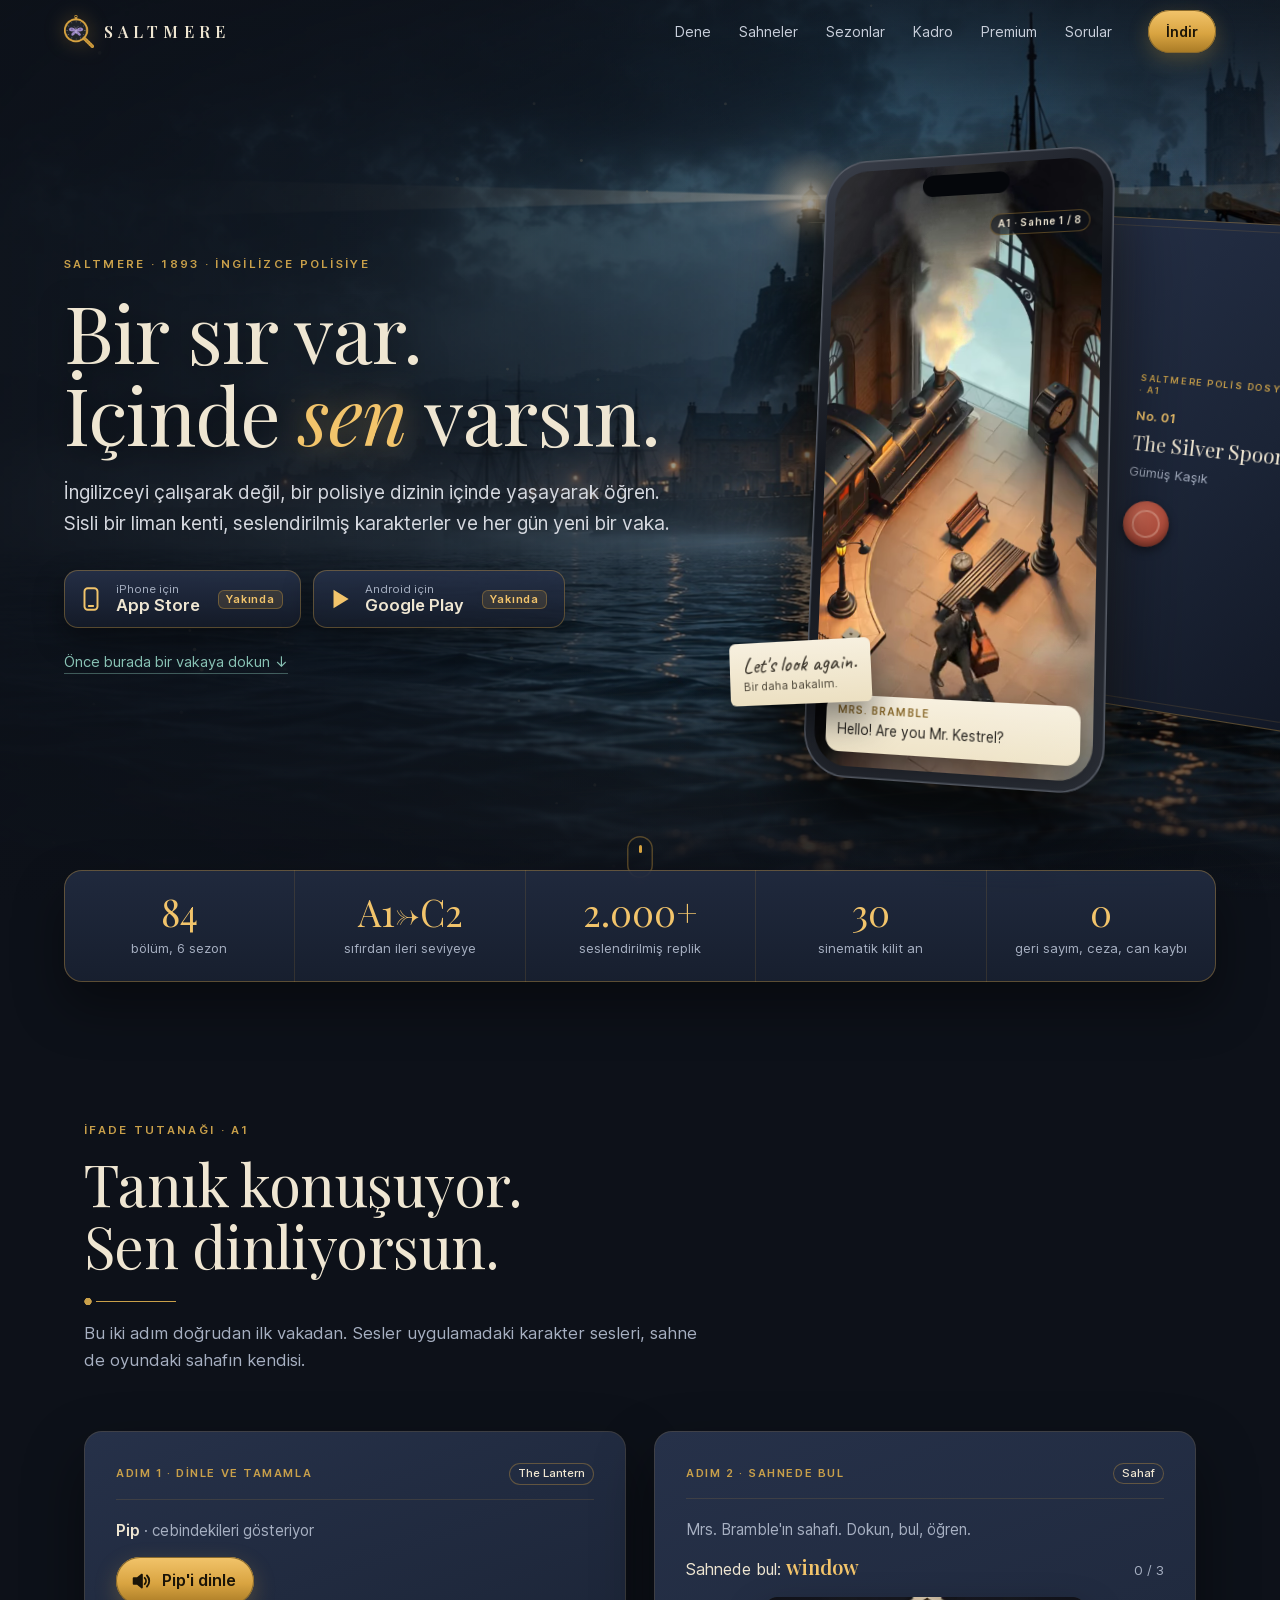
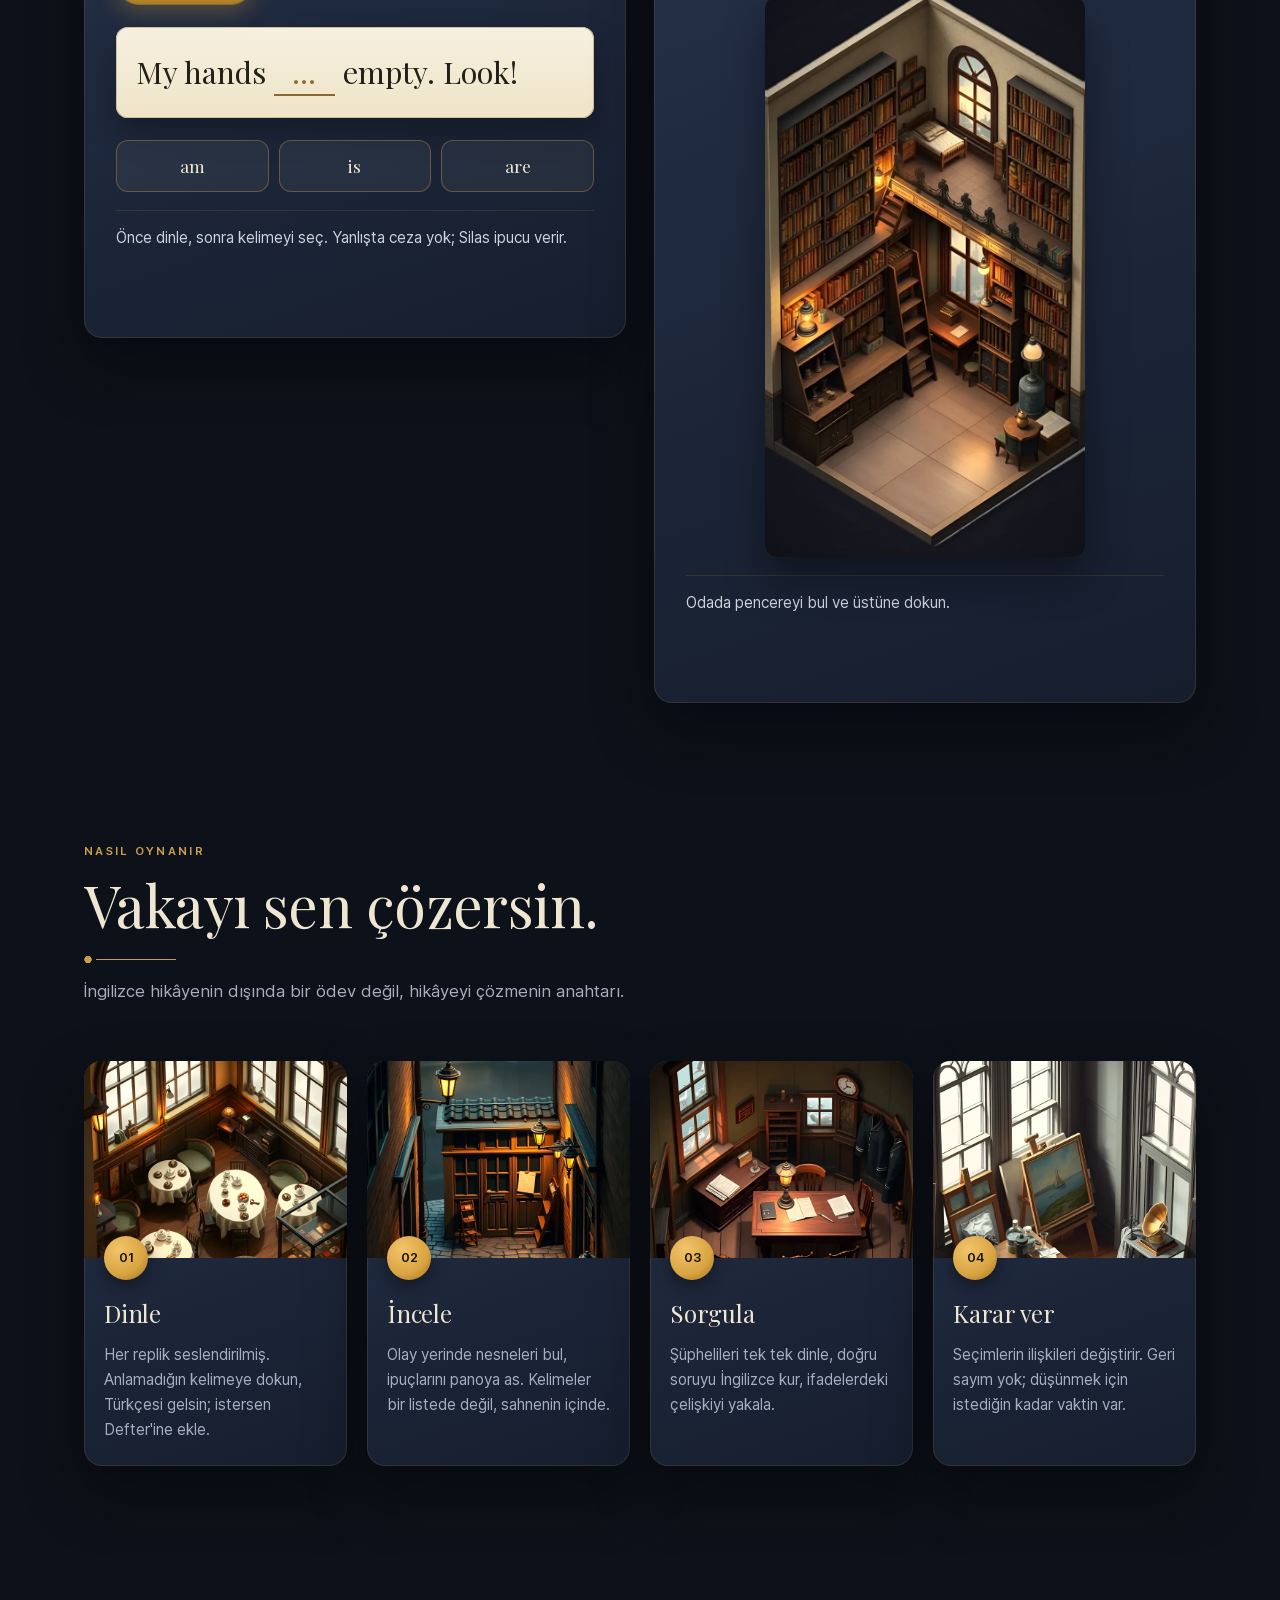
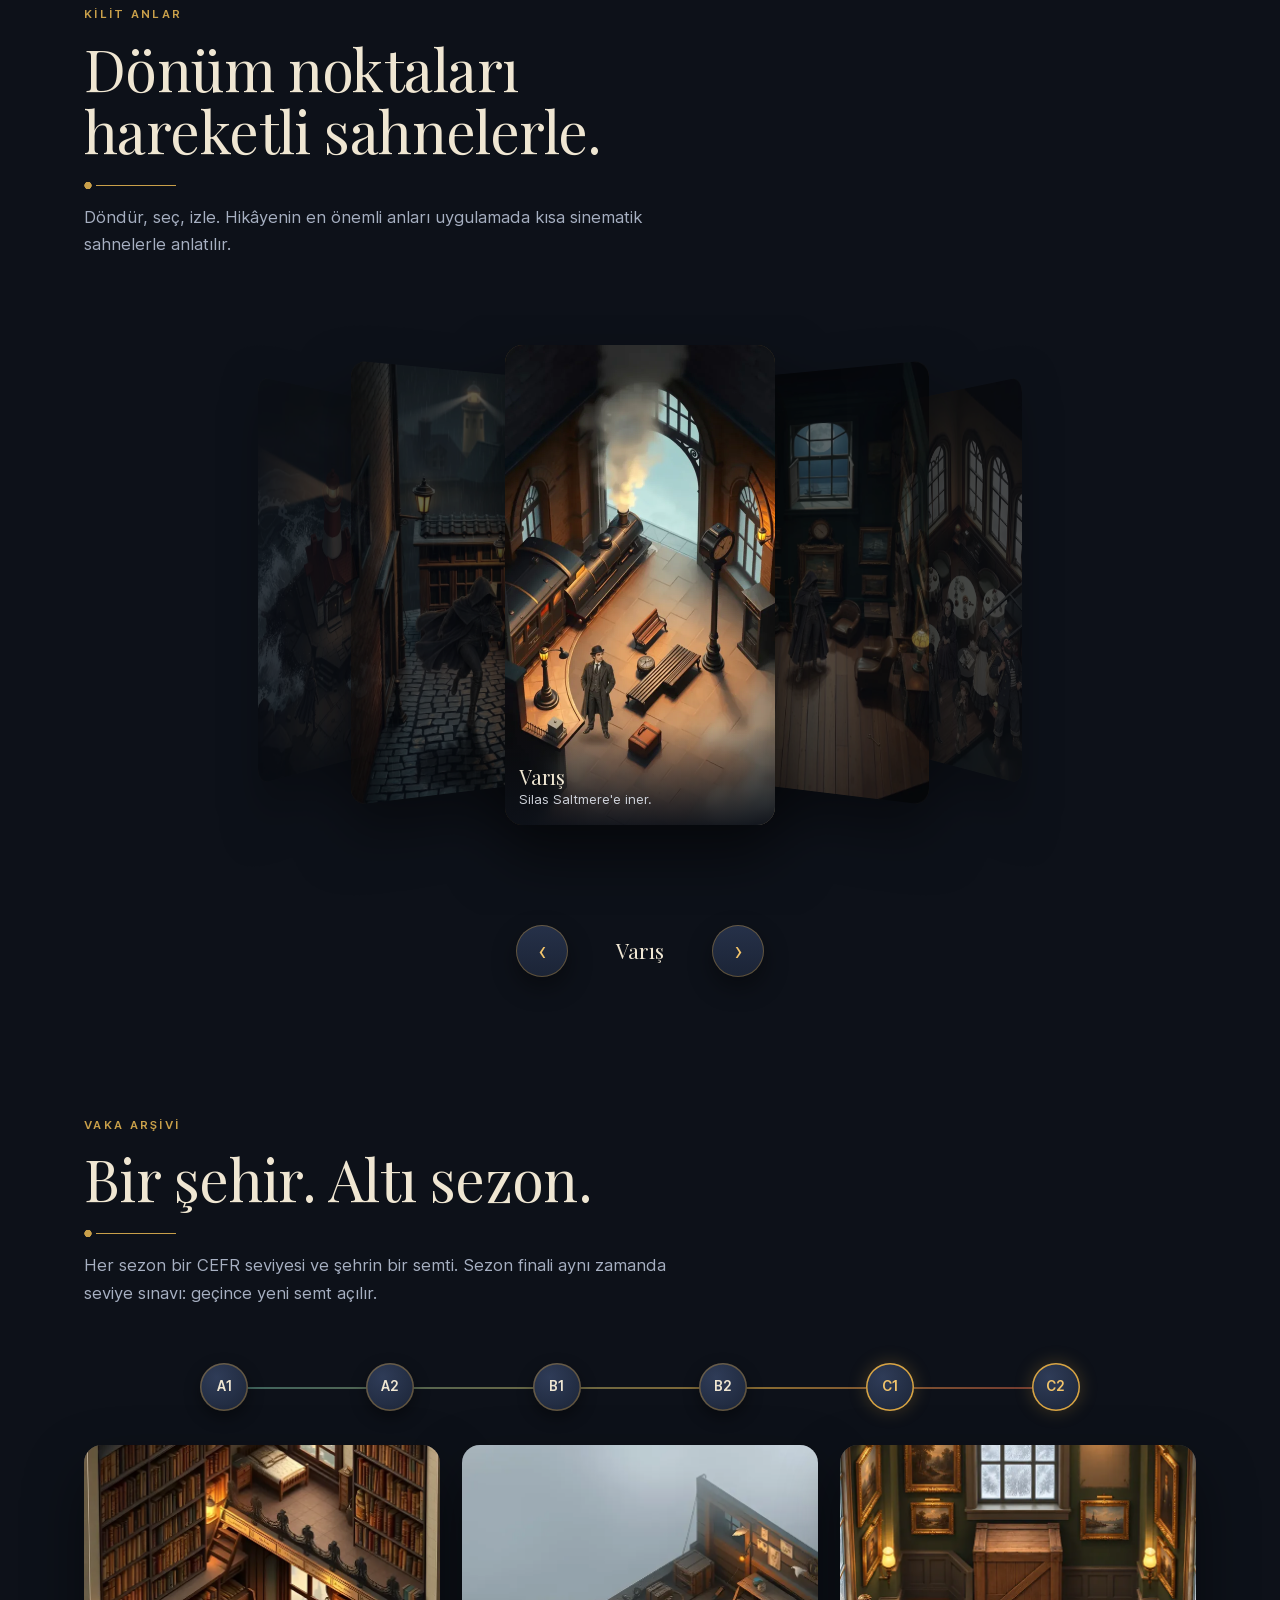
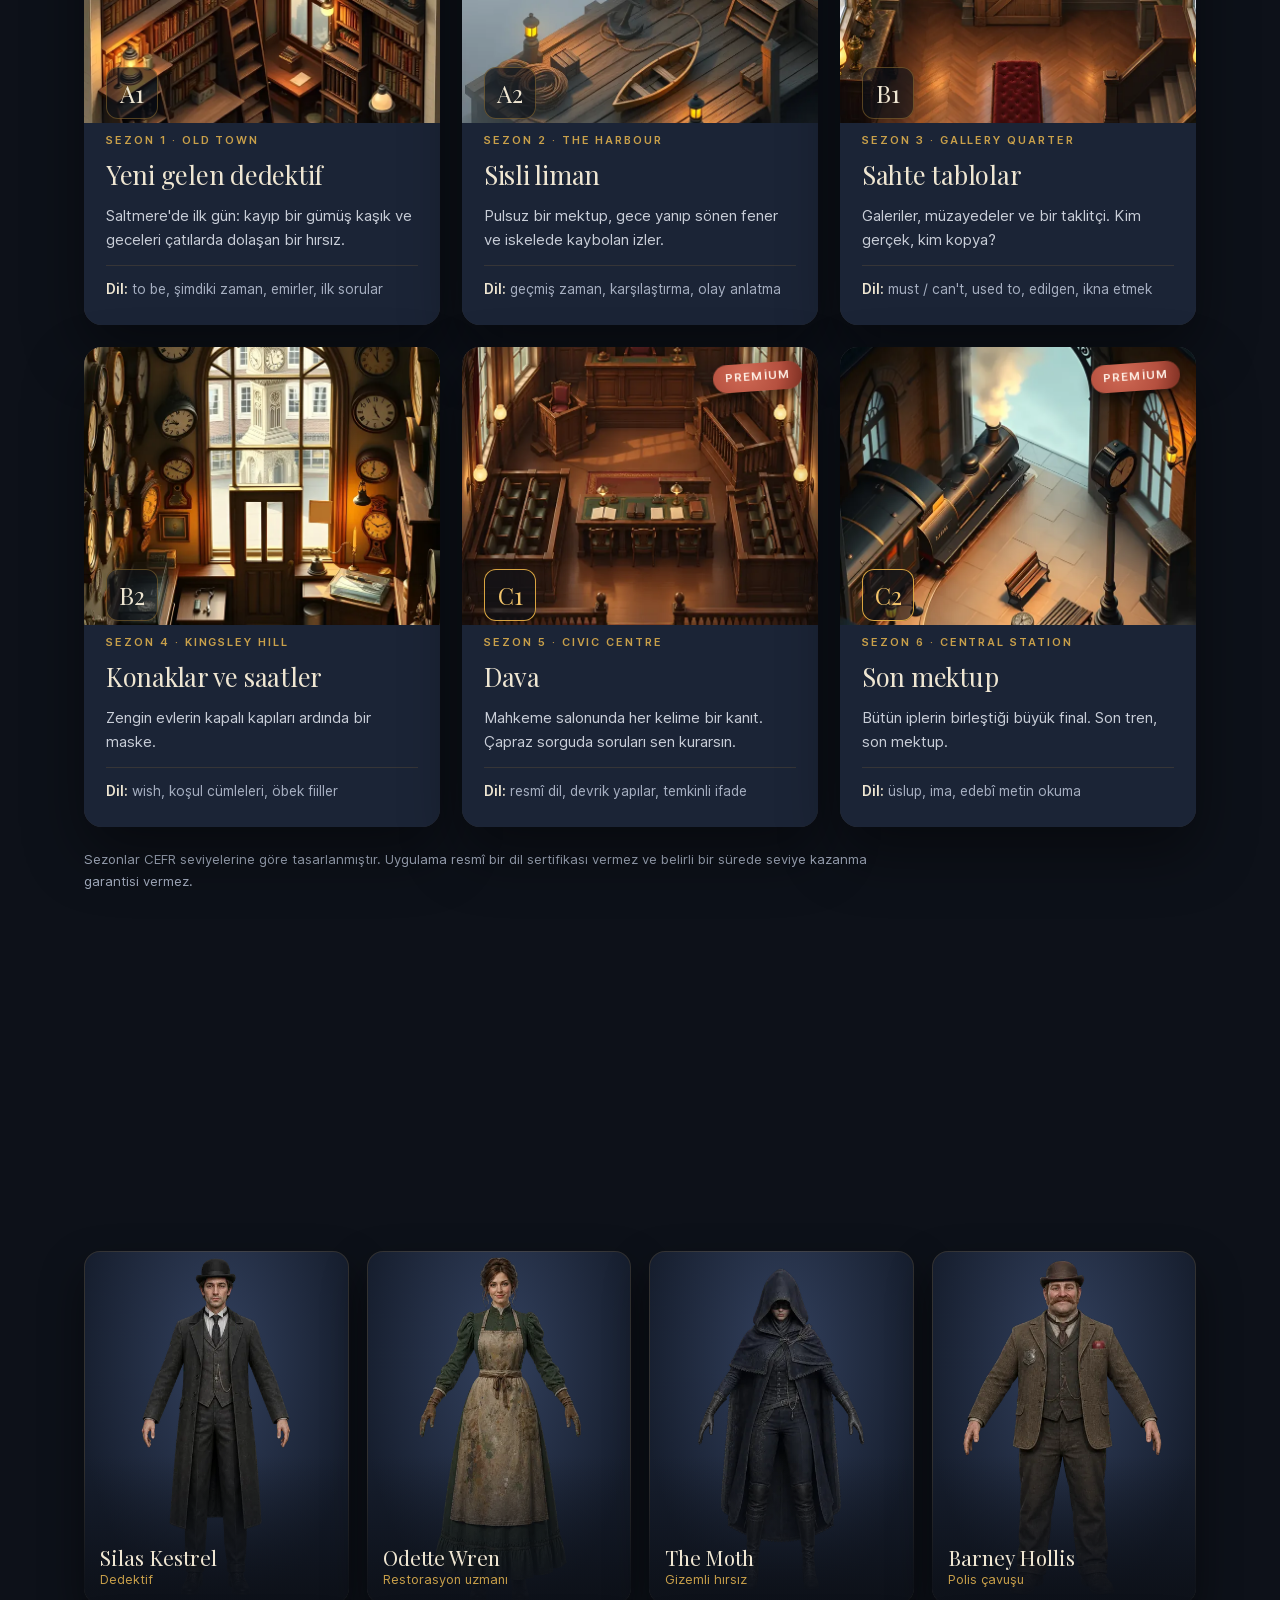
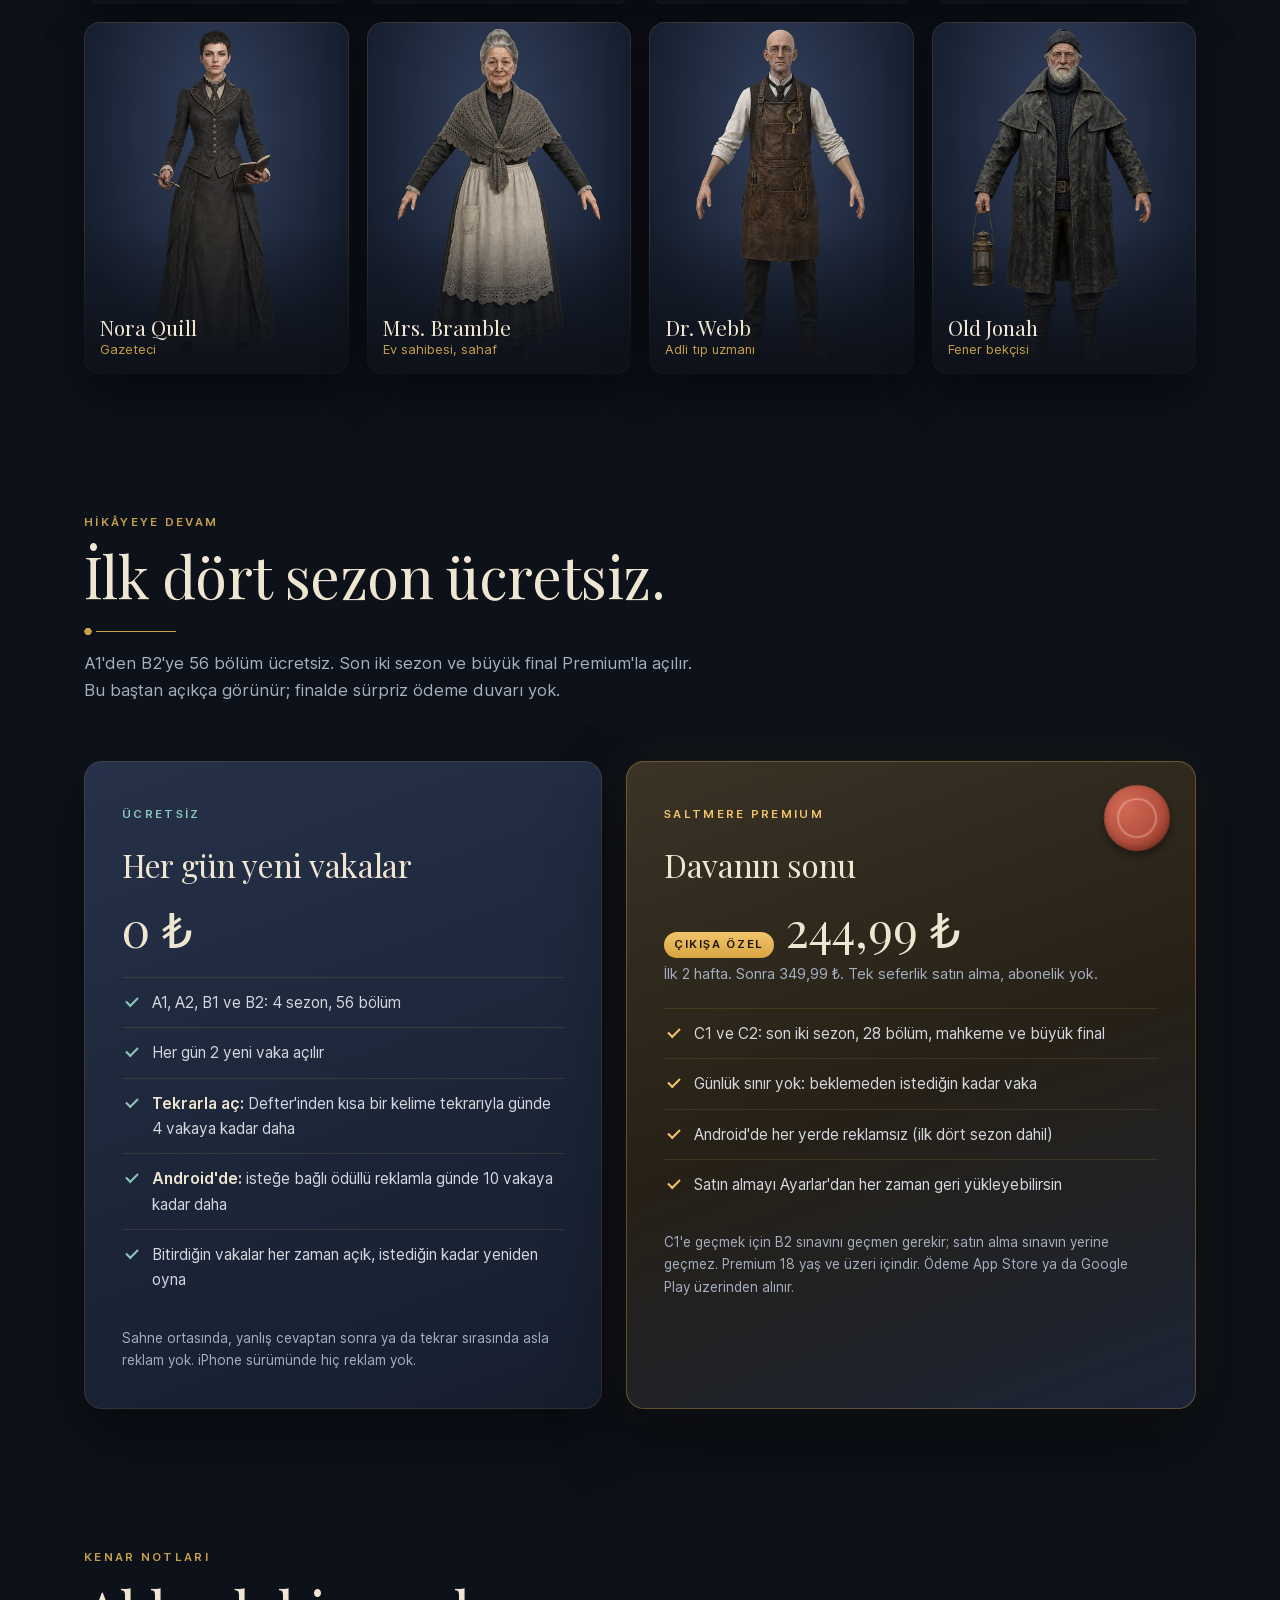
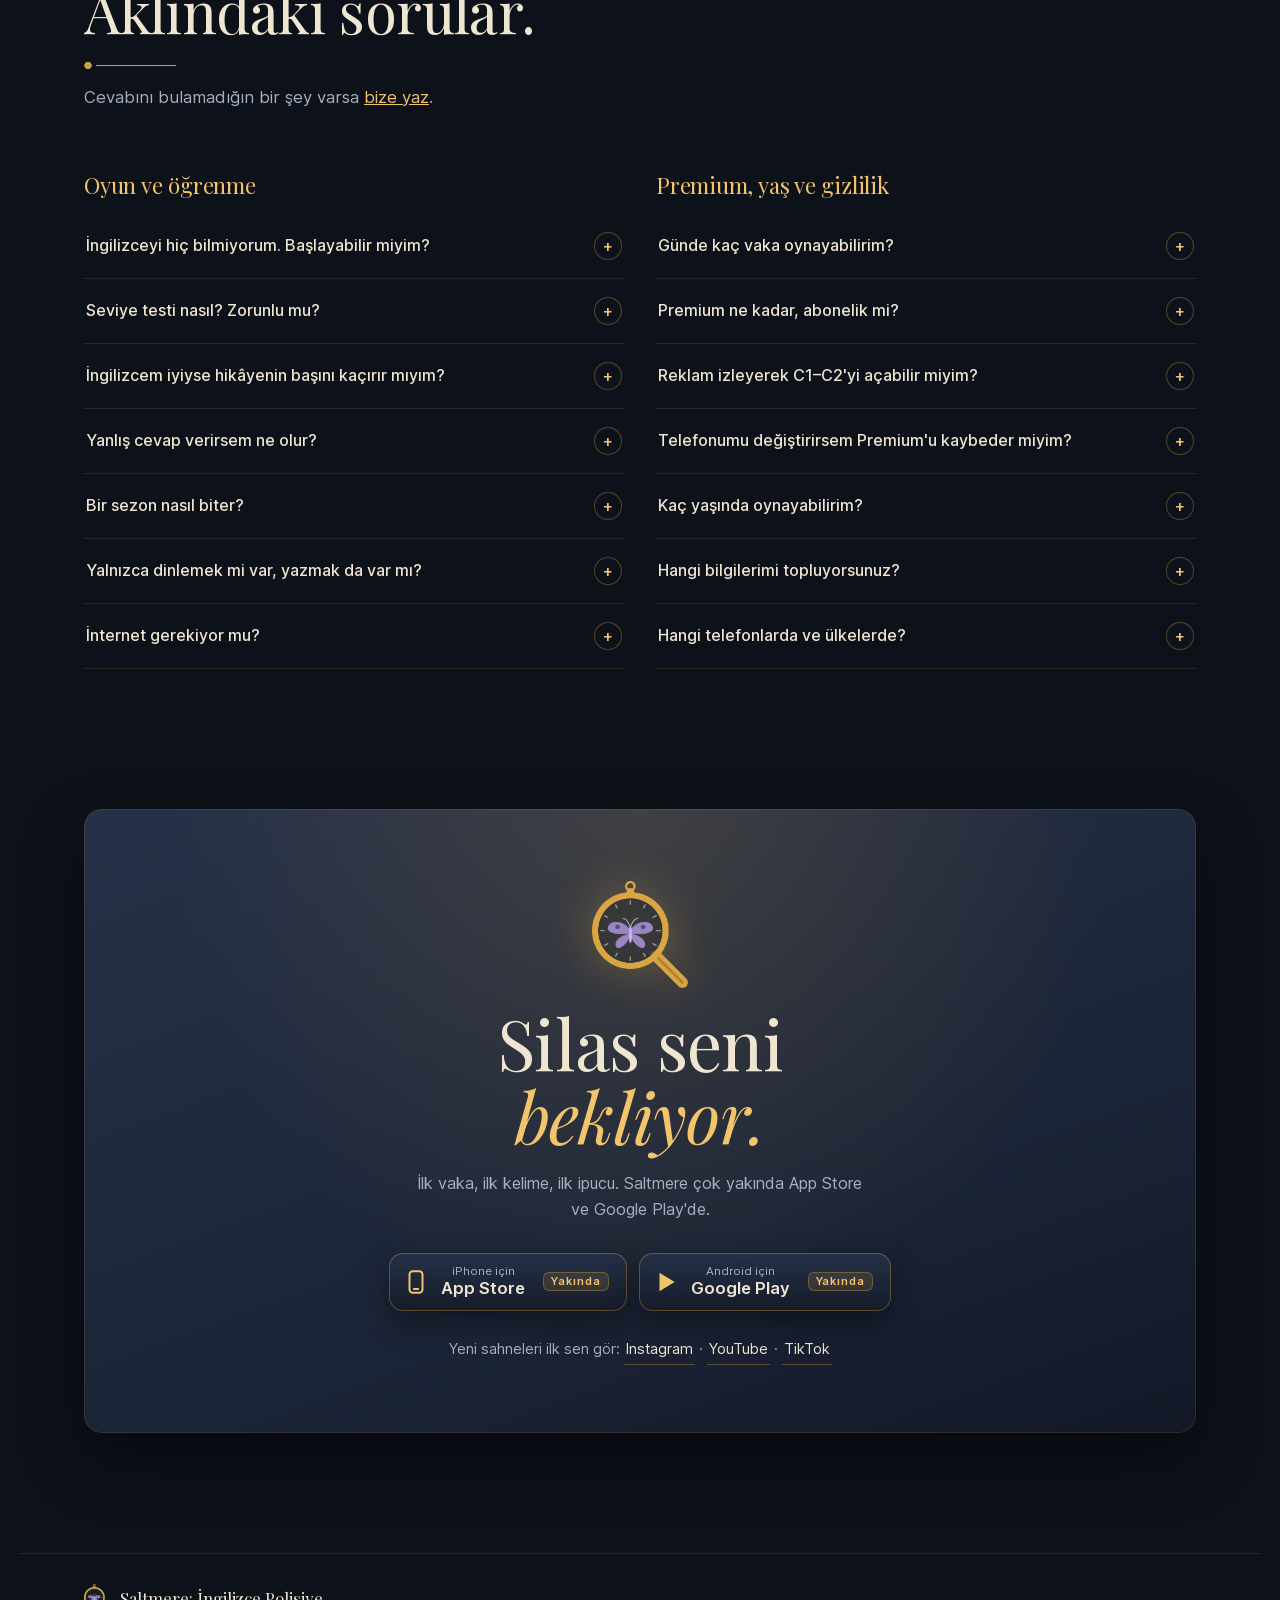
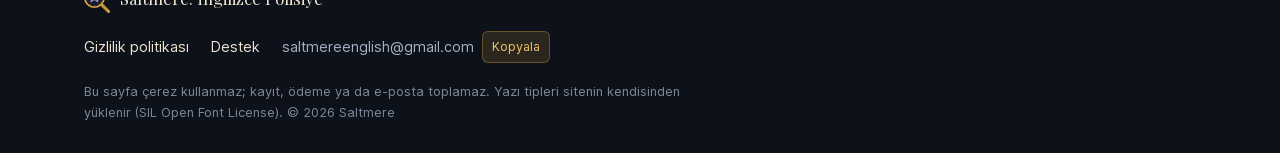
==== index.html @ ec2bddf4 "Klipler WebM yedeğiyle (H.264'süz tarayıcılar); düğmeli kartlarda 3D bağlam kaldırıldı (dokunuş hede" ====
<!doctype html>
<html lang="tr">
<head>
  <meta charset="utf-8">
  <meta name="viewport" content="width=device-width, initial-scale=1, viewport-fit=cover">
  <meta name="theme-color" content="#0d1119">
  <meta name="color-scheme" content="dark">
  <title>Saltmere — Ders değil, dizi.</title>
  <meta name="description" content="Saltmere: İngilizceyi 1893'te geçen interaktif bir polisiye dizinin içinde öğren. 84 bölüm, 6 sezon, A1'den C2'ye. Dinle, incele, sorgula, karar ver.">
  <meta property="og:title" content="Saltmere — Ders değil, dizi.">
  <meta property="og:description" content="İngilizceyi bir polisiye dizinin içinde yaşa. 84 bölüm, 6 sezon, A1'den C2'ye. Seslendirilmiş karakterler, sinematik sahneler, senin kararların.">
  <meta property="og:type" content="website">
  <meta property="og:url" content="https://saltmere.github.io/">
  <meta property="og:image" content="https://saltmere.github.io/saltmere-depth.jpg">
  <meta name="twitter:card" content="summary_large_image">
  <link rel="canonical" href="https://saltmere.github.io/">
  <link rel="icon" type="image/png" sizes="32x32" href="icon_32.png">
  <link rel="apple-touch-icon" href="icon_192.png">
  <link rel="preload" href="fonts/PlayfairDisplay-Regular.woff2" as="font" type="font/woff2" crossorigin>
  <link rel="preload" href="fonts/Inter-Regular.woff2" as="font" type="font/woff2" crossorigin>
  <link rel="stylesheet" href="styles.css?v=20261022">
  <script src="app.js?v=20261022" defer></script>
  <script type="application/ld+json">{"@context":"https://schema.org","@type":"MobileApplication","name":"Saltmere: İngilizce Polisiye","operatingSystem":"iOS, Android","applicationCategory":"EducationalApplication","inLanguage":"tr","description":"İngilizceyi 1893'te geçen interaktif bir polisiye dizinin içinde öğreten mobil uygulama. 84 bölüm, 6 sezon, A1'den C2'ye.","offers":{"@type":"Offer","price":"0","priceCurrency":"TRY"}}</script>
</head>
<body>
  <a class="skip" href="#icerik">İçeriğe geç</a>

  <header class="bar" id="ust">
    <a class="brand" href="#baslangic" aria-label="Saltmere, sayfa başı">
      <img src="img/amblem.png" alt="" width="30" height="33">
      <span>SALTMERE</span>
    </a>
    <nav aria-label="Ana menü">
      <a href="#deneme">Dene</a>
      <a href="#sahneler">Sahneler</a>
      <a href="#sezonlar">Sezonlar</a>
      <a href="#kadro">Kadro</a>
      <a href="#premium">Premium</a>
      <a href="#sorular">Sorular</a>
    </nav>
    <a class="bar-cta" href="#indir">İndir</a>
  </header>

  <main id="icerik">
    <!-- Canlı liman -->
    <section class="hero" id="baslangic" aria-labelledby="hero-baslik">
      <div class="harbor" aria-hidden="true">
        <div class="plate" data-depth="0.35">
          <img class="plate-img" src="saltmere-depth.jpg" alt="" width="1672" height="941" fetchpriority="high">
          <span class="beam"><i></i><i></i></span>
          <span class="lamp lamp-light"></span>
          <span class="lamp lamp-street"></span>
          <span class="shimmer"></span>
        </div>
        <span class="fog fog-a" data-depth="0.7"></span>
        <span class="fog fog-b" data-depth="1"></span>
        <canvas id="tozlar" data-depth="1.4"></canvas>
        <span class="shade"></span>
      </div>

      <div class="hero-copy">
        <p class="kicker">SALTMERE · 1893 · İNGİLİZCE POLİSİYE</p>
        <h1 id="hero-baslik">Bir sır var.<br>İçinde <em>sen</em> varsın.</h1>
        <p class="lead">İngilizceyi çalışarak değil, bir polisiye dizinin içinde yaşayarak öğren. Sisli bir liman kenti, seslendirilmiş karakterler ve her gün yeni bir vaka.</p>
        <div class="stores" data-stores>
          <a class="store" data-store="ios" href="#indir"><svg viewBox="0 0 24 24" aria-hidden="true"><rect x="6" y="2" width="12" height="20" rx="3"/><path d="M10 18.5h4"/></svg><span><small>iPhone için</small>App Store</span><b class="soon">Yakında</b></a>
          <a class="store" data-store="android" href="#indir"><svg viewBox="0 0 24 24" aria-hidden="true"><path d="M6 3.5v17l14-8.5z"/></svg><span><small>Android için</small>Google Play</span><b class="soon">Yakında</b></a>
        </div>
        <p class="hero-note"><a href="#deneme">Önce burada bir vakaya dokun ↓</a></p>
      </div>

      <div class="hero-device">
        <div class="device-rig" data-tilt>
          <div class="file-card" aria-hidden="true">
            <span class="fc-kicker">SALTMERE POLİS DOSYASI · A1</span>
            <span class="fc-no">No. 01</span>
            <span class="fc-title" lang="en">The Silver Spoon</span>
            <span class="fc-tr">Gümüş Kaşık</span>
            <span class="seal"></span>
          </div>
          <div class="phone" role="img" aria-label="Uygulamadan bir sahne: Silas Kestrel trenle Saltmere'e geliyor">
            <span class="notch" aria-hidden="true"></span>
            <video class="phone-video" poster="medya/silas_gelis.webp" muted loop playsinline autoplay preload="metadata" aria-hidden="true"><source src="medya/silas_gelis.mp4" type='video/mp4; codecs="avc1.64001F"'><source src="medya/silas_gelis.webm" type='video/webm; codecs="vp9"'></video>
            <div class="phone-ui" aria-hidden="true">
              <span class="pu-top">A1 · Sahne 1 / 8</span>
              <span class="pu-line"><b>Mrs. Bramble</b><span lang="en">Hello! Are you Mr. Kestrel?</span></span>
            </div>
          </div>
          <div class="note-tag" aria-hidden="true"><span lang="en">Let's look again.</span><small>Bir daha bakalım.</small></div>
        </div>
      </div>

      <a class="scroll-cue" href="#rakamlar" aria-label="Aşağı kaydır"><span></span></a>
    </section>

    <!-- Rakamlar -->
    <section class="facts" id="rakamlar" aria-label="Saltmere'de neler var">
      <dl>
        <div><dt>84</dt><dd>bölüm, 6 sezon</dd></div>
        <div><dt>A1→C2</dt><dd>sıfırdan ileri seviyeye</dd></div>
        <div><dt>2.000+</dt><dd>seslendirilmiş replik</dd></div>
        <div><dt>30</dt><dd>sinematik kilit an</dd></div>
        <div><dt>0</dt><dd>geri sayım, ceza, can kaybı</dd></div>
      </dl>
    </section>

    <!-- Dene -->
    <section class="section try" id="deneme" aria-labelledby="deneme-baslik">
      <div class="head">
        <p class="kicker">İFADE TUTANAĞI · A1</p>
        <h2 id="deneme-baslik">Tanık konuşuyor.<br>Sen dinliyorsun.</h2>
        <p>Bu iki adım doğrudan ilk vakadan. Sesler uygulamadaki karakter sesleri, sahne de oyundaki sahafın kendisi.</p>
      </div>

      <div class="try-grid">
        <article class="case" data-tilt-soft>
          <header class="case-top"><span>ADIM 1 · DİNLE VE TAMAMLA</span><span class="tag">The Lantern</span></header>
          <p class="who"><b>Pip</b> · cebindekileri gösteriyor</p>
          <button class="listen" type="button" data-audio="ses/pip.mp3">
            <svg viewBox="0 0 24 24" aria-hidden="true"><path d="M4 9v6h4l5 4V5L8 9z"/><path d="M16 8.5a5 5 0 0 1 0 7"/><path d="M18.5 6a8.5 8.5 0 0 1 0 12"/></svg>
            <span>Pip'i dinle</span>
          </button>
          <p class="sentence" lang="en">My hands <span class="slot" id="slot">…</span> empty. Look!</p>
          <div class="choices" role="group" aria-label="Boşluğa gelecek kelime">
            <button type="button" data-word="am" lang="en">am</button>
            <button type="button" data-word="is" lang="en">is</button>
            <button type="button" data-word="are" lang="en">are</button>
          </div>
          <div class="feedback" id="geri-bildirim" aria-live="polite">
            <p>Önce dinle, sonra kelimeyi seç. Yanlışta ceza yok; Silas ipucu verir.</p>
          </div>
        </article>

        <article class="case hunt">
          <header class="case-top"><span>ADIM 2 · SAHNEDE BUL</span><span class="tag">Sahaf</span></header>
          <p class="who">Mrs. Bramble'ın sahafı. Dokun, bul, öğren.</p>
          <p class="hunt-ask">Sahnede bul: <b lang="en" id="hedef">window</b> <span class="hunt-count" id="sayac">0 / 3</span></p>
          <div class="room" id="oda">
            <img src="img/sahne/bookshop.webp" alt="Sahafın izometrik görünümü: kitap rafları, pencereler, masa ve sandalyeler." width="720" height="1260" loading="lazy">
          </div>
          <div class="feedback" id="av-geri" aria-live="polite"><p>Odada pencereyi bul ve üstüne dokun.</p></div>
        </article>
      </div>
    </section>

    <!-- Nasıl oynanır -->
    <section class="section how" id="oynanis" aria-labelledby="nasil-baslik">
      <div class="head">
        <p class="kicker">NASIL OYNANIR</p>
        <h2 id="nasil-baslik">Vakayı sen çözersin.</h2>
        <p>İngilizce hikâyenin dışında bir ödev değil, hikâyeyi çözmenin anahtarı.</p>
      </div>
      <ol class="steps">
        <li class="step" data-tilt-soft>
          <img src="img/sahne/the_lantern.webp" alt="" width="720" height="1260" loading="lazy">
          <div><span class="step-no">01</span><h3>Dinle</h3><p>Her replik seslendirilmiş. Anlamadığın kelimeye dokun, Türkçesi gelsin; istersen Defter'ine ekle.</p></div>
        </li>
        <li class="step" data-tilt-soft>
          <img src="img/sahne/street_night.webp" alt="" width="720" height="1260" loading="lazy">
          <div><span class="step-no">02</span><h3>İncele</h3><p>Olay yerinde nesneleri bul, ipuçlarını panoya as. Kelimeler bir listede değil, sahnenin içinde.</p></div>
        </li>
        <li class="step" data-tilt-soft>
          <img src="img/sahne/harbour_office.webp" alt="" width="720" height="1260" loading="lazy">
          <div><span class="step-no">03</span><h3>Sorgula</h3><p>Şüphelileri tek tek dinle, doğru soruyu İngilizce kur, ifadelerdeki çelişkiyi yakala.</p></div>
        </li>
        <li class="step" data-tilt-soft>
          <img src="img/sahne/workshop.webp" alt="" width="720" height="1260" loading="lazy">
          <div><span class="step-no">04</span><h3>Karar ver</h3><p>Seçimlerin ilişkileri değiştirir. Geri sayım yok; düşünmek için istediğin kadar vaktin var.</p></div>
        </li>
      </ol>
    </section>

    <!-- Sinematik sahneler -->
    <section class="section reel" id="sahneler" aria-labelledby="sahne-baslik">
      <div class="head">
        <p class="kicker">KİLİT ANLAR</p>
        <h2 id="sahne-baslik">Dönüm noktaları<br>hareketli sahnelerle.</h2>
        <p>Döndür, seç, izle. Hikâyenin en önemli anları uygulamada kısa sinematik sahnelerle anlatılır.</p>
      </div>
      <div class="carousel">
        <div class="stage3d">
          <div class="ring3d" id="ring3d">
            <figure class="clip" data-clip="silas_gelis"><img src="medya/silas_gelis.webp" alt="Silas tren istasyonunda" width="540" height="960" loading="lazy"><figcaption><b>Varış</b>Silas Saltmere'e iner.</figcaption></figure>
            <figure class="clip" data-clip="s1b05_moth_pencere"><img src="medya/s1b05_moth_pencere.webp" alt="Maskeli hırsız bir odada" width="540" height="960" loading="lazy"><figcaption><b>The Moth</b>Gece hırsızı ay ışığında.</figcaption></figure>
            <figure class="clip" data-clip="kasik_bulundu"><img src="medya/kasik_bulundu.webp" alt="The Lantern çay salonu kalabalık" width="540" height="960" loading="lazy"><figcaption><b>The Lantern</b>Kayıp gümüş kaşığın izi.</figcaption></figure>
            <figure class="clip" data-clip="l2_fener"><img src="medya/l2_fener.webp" alt="Fırtınada deniz feneri" width="540" height="960" loading="lazy"><figcaption><b>Fener</b>Fırtınada yanıp sönen işaret.</figcaption></figure>
            <figure class="clip" data-clip="l2_yagmur"><img src="medya/l2_yagmur.webp" alt="Yağmurda koşan pelerinli bir figür" width="540" height="960" loading="lazy"><figcaption><b>Kaçış</b>Yağmurda ıslak kaldırımlar.</figcaption></figure>
          </div>
        </div>
        <div class="carousel-nav">
          <button type="button" id="onceki" aria-label="Önceki sahne">‹</button>
          <span id="sahne-adi" aria-live="polite">Varış</span>
          <button type="button" id="sonraki" aria-label="Sonraki sahne">›</button>
        </div>
      </div>
    </section>

    <!-- Sezonlar -->
    <section class="section seasons" id="sezonlar" aria-labelledby="sezon-baslik">
      <div class="head">
        <p class="kicker">VAKA ARŞİVİ</p>
        <h2 id="sezon-baslik">Bir şehir. Altı sezon.</h2>
        <p>Her sezon bir CEFR seviyesi ve şehrin bir semti. Sezon finali aynı zamanda seviye sınavı: geçince yeni semt açılır.</p>
      </div>
      <ol class="path" aria-hidden="true"><li>A1</li><li>A2</li><li>B1</li><li>B2</li><li class="p">C1</li><li class="p">C2</li></ol>
      <ul class="dossiers">
        <li class="dossier" data-tilt-soft>
          <img src="img/sahne/bookshop.webp" alt="" width="720" height="1260" loading="lazy">
          <div class="d-body"><span class="d-lvl">A1</span><span class="d-season">SEZON 1 · OLD TOWN</span><h3>Yeni gelen dedektif</h3><p>Saltmere'de ilk gün: kayıp bir gümüş kaşık ve geceleri çatılarda dolaşan bir hırsız.</p><p class="d-lang"><b>Dil:</b> to be, şimdiki zaman, emirler, ilk sorular</p></div>
        </li>
        <li class="dossier" data-tilt-soft>
          <img src="img/sahne/docks.webp" alt="" width="720" height="1260" loading="lazy">
          <div class="d-body"><span class="d-lvl">A2</span><span class="d-season">SEZON 2 · THE HARBOUR</span><h3>Sisli liman</h3><p>Pulsuz bir mektup, gece yanıp sönen fener ve iskelede kaybolan izler.</p><p class="d-lang"><b>Dil:</b> geçmiş zaman, karşılaştırma, olay anlatma</p></div>
        </li>
        <li class="dossier" data-tilt-soft>
          <img src="img/sahne/gallery.webp" alt="" width="720" height="1260" loading="lazy">
          <div class="d-body"><span class="d-lvl">B1</span><span class="d-season">SEZON 3 · GALLERY QUARTER</span><h3>Sahte tablolar</h3><p>Galeriler, müzayedeler ve bir taklitçi. Kim gerçek, kim kopya?</p><p class="d-lang"><b>Dil:</b> must / can't, used to, edilgen, ikna etmek</p></div>
        </li>
        <li class="dossier" data-tilt-soft>
          <img src="img/sahne/clock_shop.webp" alt="" width="720" height="1260" loading="lazy">
          <div class="d-body"><span class="d-lvl">B2</span><span class="d-season">SEZON 4 · KINGSLEY HILL</span><h3>Konaklar ve saatler</h3><p>Zengin evlerin kapalı kapıları ardında bir maske.</p><p class="d-lang"><b>Dil:</b> wish, koşul cümleleri, öbek fiiller</p></div>
        </li>
        <li class="dossier premium" data-tilt-soft>
          <img src="img/sahne/courtroom.webp" alt="" width="720" height="1260" loading="lazy">
          <div class="d-body"><span class="d-lvl">C1</span><span class="d-season">SEZON 5 · CIVIC CENTRE</span><h3>Dava</h3><p>Mahkeme salonunda her kelime bir kanıt. Çapraz sorguda soruları sen kurarsın.</p><p class="d-lang"><b>Dil:</b> resmî dil, devrik yapılar, temkinli ifade</p></div>
          <span class="wax">Premium</span>
        </li>
        <li class="dossier premium" data-tilt-soft>
          <img src="img/sahne/train_station.webp" alt="" width="720" height="1260" loading="lazy">
          <div class="d-body"><span class="d-lvl">C2</span><span class="d-season">SEZON 6 · CENTRAL STATION</span><h3>Son mektup</h3><p>Bütün iplerin birleştiği büyük final. Son tren, son mektup.</p><p class="d-lang"><b>Dil:</b> üslup, ima, edebî metin okuma</p></div>
          <span class="wax">Premium</span>
        </li>
      </ul>
      <p class="fine">Sezonlar CEFR seviyelerine göre tasarlanmıştır. Uygulama resmî bir dil sertifikası vermez ve belirli bir sürede seviye kazanma garantisi vermez.</p>
    </section>

    <!-- Kadro -->
    <section class="section cast" id="kadro" aria-labelledby="kadro-baslik">
      <div class="head">
        <p class="kicker">SALTMERE DOSYALARI</p>
        <h2 id="kadro-baslik">Kiminle karşılaşacaksın?</h2>
        <p>Kartlara dokun, arkasını çevir. Spoiler yok; yalnızca ilk izlenimler.</p>
      </div>
      <ul class="cards">
        <li><button class="flip" type="button" aria-pressed="false"><span class="f front"><img src="img/kadro/silas_kestrel.webp" alt="" width="480" height="640" loading="lazy"><b>Silas Kestrel</b><small>Dedektif</small></span><span class="f backside"><b>Silas Kestrel</b><span>Londra'dan Saltmere'e yeni gelen dedektif. Çok iyi gözlem yapar ama kararlarını iki kez düşünür.</span><q lang="en">Let's look again.</q></span></button></li>
        <li><button class="flip" type="button" aria-pressed="false"><span class="f front"><img src="img/kadro/odette_wren.webp" alt="" width="480" height="640" loading="lazy"><b>Odette Wren</b><small>Restorasyon uzmanı</small></span><span class="f backside"><b>Odette Wren</b><span>Liman yakınındaki atölyesinde eski tabloları ve kırık eşyaları onarır. Hızlı düşünür ve Silas'a ilk günden meydan okur.</span></span></button></li>
        <li><button class="flip" type="button" aria-pressed="false"><span class="f front"><img src="img/kadro/the_moth.webp" alt="" width="480" height="640" loading="lazy"><b>The Moth</b><small>Gizemli hırsız</small></span><span class="f backside"><b>The Moth</b><span>Saltmere'in gece hırsızı. Kimse yüzünü görmedi; şehirde herkesin onun hakkında anlatacak bir hikâyesi var.</span></span></button></li>
        <li><button class="flip" type="button" aria-pressed="false"><span class="f front"><img src="img/kadro/barney_hollis.webp" alt="" width="480" height="640" loading="lazy"><b>Barney Hollis</b><small>Polis çavuşu</small></span><span class="f backside"><b>Barney Hollis</b><span>Silas'ın şehirdeki ilk dostu. Herkesi tanır, karısı Winnie'nin yemeklerini herkese över.</span></span></button></li>
        <li><button class="flip" type="button" aria-pressed="false"><span class="f front"><img src="img/kadro/nora_quill.webp" alt="" width="480" height="640" loading="lazy"><b>Nora Quill</b><small>Gazeteci</small></span><span class="f backside"><b>Nora Quill</b><span>The Herald'ın muhabiri. Bir haberin peşine düştü mü bırakmaz; soruları Silas'ınkiler kadar keskindir.</span></span></button></li>
        <li><button class="flip" type="button" aria-pressed="false"><span class="f front"><img src="img/kadro/hester_bramble.webp" alt="" width="480" height="640" loading="lazy"><b>Mrs. Bramble</b><small>Ev sahibesi, sahaf</small></span><span class="f backside"><b>Mrs. Bramble</b><span>Silas'ın ev sahibesi; alt katta küçük bir sahafı var. Kitaplarını da kiracılarını da aynı özenle düzenler.</span></span></button></li>
        <li><button class="flip" type="button" aria-pressed="false"><span class="f front"><img src="img/kadro/cornelius_webb.webp" alt="" width="480" height="640" loading="lazy"><b>Dr. Webb</b><small>Adli tıp uzmanı</small></span><span class="f backside"><b>Dr. Webb</b><span>Az konuşur, çok ölçer; kanıt olmadan hiçbir şeye "kesin" demez.</span></span></button></li>
        <li><button class="flip" type="button" aria-pressed="false"><span class="f front"><img src="img/kadro/old_jonah.webp" alt="" width="480" height="640" loading="lazy"><b>Old Jonah</b><small>Fener bekçisi</small></span><span class="f backside"><b>Old Jonah</b><span>Yıllardır Saltmere fenerinde çalışan yaşlı bekçi. Az konuşur ama denizi herkesten iyi bilir.</span></span></button></li>
      </ul>
    </section>

    <!-- Ücretsiz / Premium -->
    <section class="section plans" id="premium" aria-labelledby="plan-baslik">
      <div class="head">
        <p class="kicker">HİKÂYEYE DEVAM</p>
        <h2 id="plan-baslik">İlk dört sezon ücretsiz.</h2>
        <p>A1'den B2'ye 56 bölüm ücretsiz. Son iki sezon ve büyük final Premium'la açılır. Bu baştan açıkça görünür; finalde sürpriz ödeme duvarı yok.</p>
      </div>
      <div class="plan-grid">
        <article class="plan" data-tilt-soft>
          <span class="plan-k">ÜCRETSİZ</span>
          <h3>Her gün yeni vakalar</h3>
          <p class="price">0 ₺</p>
          <ul>
            <li>A1, A2, B1 ve B2: 4 sezon, 56 bölüm</li>
            <li>Her gün 2 yeni vaka açılır</li>
            <li><b>Tekrarla aç:</b> Defter'inden kısa bir kelime tekrarıyla günde 4 vakaya kadar daha</li>
            <li><b>Android'de:</b> isteğe bağlı ödüllü reklamla günde 10 vakaya kadar daha</li>
            <li>Bitirdiğin vakalar her zaman açık, istediğin kadar yeniden oyna</li>
          </ul>
          <p class="plan-fine">Sahne ortasında, yanlış cevaptan sonra ya da tekrar sırasında asla reklam yok. iPhone sürümünde hiç reklam yok.</p>
        </article>
        <article class="plan gold" data-tilt-soft>
          <span class="plan-k">SALTMERE PREMIUM</span>
          <h3>Davanın sonu</h3>
          <p class="price"><span class="launch">Çıkışa özel</span>244,99 ₺</p>
          <p class="price-sub">İlk 2 hafta. Sonra 349,99 ₺. Tek seferlik satın alma, abonelik yok.</p>
          <ul>
            <li>C1 ve C2: son iki sezon, 28 bölüm, mahkeme ve büyük final</li>
            <li>Günlük sınır yok: beklemeden istediğin kadar vaka</li>
            <li>Android'de her yerde reklamsız (ilk dört sezon dahil)</li>
            <li>Satın almayı Ayarlar'dan her zaman geri yükleyebilirsin</li>
          </ul>
          <p class="plan-fine">C1'e geçmek için B2 sınavını geçmen gerekir; satın alma sınavın yerine geçmez. Premium 18 yaş ve üzeri içindir. Ödeme App Store ya da Google Play üzerinden alınır.</p>
          <span class="seal big" aria-hidden="true"></span>
        </article>
      </div>
    </section>

    <!-- Sorular -->
    <section class="section faq" id="sorular" aria-labelledby="sss-baslik">
      <div class="head">
        <p class="kicker">KENAR NOTLARI</p>
        <h2 id="sss-baslik">Aklındaki sorular.</h2>
        <p>Cevabını bulamadığın bir şey varsa <a href="#iletisim">bize yaz</a>.</p>
      </div>
      <div class="faq-cols">
        <div class="faq-group">
          <h3>Oyun ve öğrenme</h3>
          <details><summary>İngilizceyi hiç bilmiyorum. Başlayabilir miyim?</summary><p>Evet. Sezon 1 (A1) ilk kelimelerle ve kısa cümlelerle başlar. Anlamadığın her kelimeye dokunup Türkçesini görebilirsin. Açılıştaki seviye testinde "Hiç bilmiyorum" deyip doğrudan başlayabilirsin.</p></details>
          <details><summary>Seviye testi nasıl? Zorunlu mu?</summary><p>Zorunlu değil. Test 12 kısa maddeden oluşur: karakterleri dinler, eksik kelimeyi ya da cümleyi yazarsın. Tahmin etmek yerine "Bilmiyorum, doğrusunu göster" diyebilirsin. Sonuç A1, A2 ya da B1 çıkar; B1'den başlarsan önceki sezonlar Hızlı Mod'la açılır.</p></details>
          <details><summary>İngilizcem iyiyse hikâyenin başını kaçırır mıyım?</summary><p>Hayır. Baştan başlayıp ilk sezonları Hızlı Mod'da hızla geçebilir ya da kendi seviyendeki sezona geçip önceki sezonların özetine bakabilirsin. Bitirdiğin sezonlar Arşiv'de her zaman açık.</p></details>
          <details><summary>Yanlış cevap verirsem ne olur?</summary><p>Hiçbir şey kaybetmezsin: can, ceza ya da bölümü baştan başlatma yok. Önce bir ipucu, sonra seçenekler gelir. Yanlış yaptığın kelimeler Defter'ine "tekrar" olarak eklenir ve sonra yeniden karşına çıkar.</p></details>
          <details><summary>Bir sezon nasıl biter?</summary><p>Her sezonun son bölümü bir sınavdır. Geçince yeni sezon ve şehrin yeni semti açılır. Geçemezsen hangi konuları ve hangi bölümleri tekrar etmen gerektiği gösterilir; istediğin kadar yeniden girebilirsin, kazandıkların silinmez.</p></details>
          <details><summary>Yalnızca dinlemek mi var, yazmak da var mı?</summary><p>İkisi de var. Bölümlerde dinleyip boşluk doldurursun, kelime ya da tam cümle yazarsın, şüphelilere İngilizce soru kurarsın. Seviye yükseldikçe kendi cümlelerini kurduğun ikna ve sorgu sahneleri gelir.</p></details>
          <details><summary>İnternet gerekiyor mu?</summary><p>Hayır. Bölümler, sesler ve sahneler uygulamanın içinde; internet olmadan da oynayabilirsin.</p></details>
        </div>
        <div class="faq-group">
          <h3>Premium, yaş ve gizlilik</h3>
          <details><summary>Günde kaç vaka oynayabilirim?</summary><p>Ücretsiz planda her gün 2 yeni vaka açılır. Defter'indeki kelimelerle kısa bir tekrar yaparak ("Tekrarla aç") günde 4 vakaya kadar daha açabilirsin. Android'de isteğe bağlı ödüllü reklamla günde 10 vakaya kadar daha açılır. Premium'da günlük sınır yoktur. Bitirdiğin vakalar her zaman açıktır.</p></details>
          <details><summary>Premium ne kadar, abonelik mi?</summary><p>Tek seferlik satın almadır, abonelik yoktur. Normal fiyatı 349,99 ₺; çıkışa özel ilk 2 hafta 244,99 ₺. C1 ve C2 sezonlarını açar, günlük vaka sınırını kaldırır ve Android'de reklamları kaldırır. Kesin fiyatı satın almadan önce mağaza gösterir.</p></details>
          <details><summary>Reklam izleyerek C1–C2'yi açabilir miyim?</summary><p>Hayır. Reklam yalnızca ücretsiz sezonlarda ek vaka açar. C1 ve C2 yalnızca Premium ile açılır, ayrıca C1'e geçmek için B2 sınavını geçmen gerekir.</p></details>
          <details><summary>Telefonumu değiştirirsem Premium'u kaybeder miyim?</summary><p>Hayır. Aynı App Store ya da Google Play hesabıyla Ayarlar → Saltmere Premium → "Satın alımımı geri yükle" demen yeterli.</p></details>
          <details><summary>Kaç yaşında oynayabilirim?</summary><p>Saltmere 13 yaş ve üzeri içindir. 13–17 yaş arası oyuncular ücretsiz sezonların tamamını oynar ve ilerlemeleri yalnızca kendi telefonlarında kalır. Reklam, satın alma ve bulut yedeği 18 yaşında açılır.</p></details>
          <details><summary>Hangi bilgilerimi topluyorsunuz?</summary><p>Hesap açmak, e-posta ya da şifre vermek gerekmez. Yetişkin oyuncuların ilerlemesi isimsiz bir hesapla yedeklenebilir. Ayrıntılar <a href="https://claude.ai/artifact/2cnxAXraoHcpkRSYqtHWJs">gizlilik politikasında</a>. Verilerini uygulamada Ayarlar → Hesap ve gizlilik → "Verilerimi sil" ile silebilirsin.</p></details>
          <details><summary>Hangi telefonlarda ve ülkelerde?</summary><p>iPhone ve Android telefonlarda. İlk sürüm yalnızca Türkiye mağazalarında yayınlanıyor.</p></details>
        </div>
      </div>
    </section>

    <!-- İndir -->
    <section class="section closing" id="indir" aria-labelledby="indir-baslik">
      <div class="closing-card" data-tilt-soft>
        <img class="closing-emblem" src="img/amblem.png" alt="" width="110" height="122" loading="lazy">
        <h2 id="indir-baslik">Silas seni<br><em>bekliyor.</em></h2>
        <p data-store-text>İlk vaka, ilk kelime, ilk ipucu. Saltmere çok yakında App Store ve Google Play'de.</p>
        <div class="stores" data-stores>
          <a class="store" data-store="ios" href="#indir"><svg viewBox="0 0 24 24" aria-hidden="true"><rect x="6" y="2" width="12" height="20" rx="3"/><path d="M10 18.5h4"/></svg><span><small>iPhone için</small>App Store</span><b class="soon">Yakında</b></a>
          <a class="store" data-store="android" href="#indir"><svg viewBox="0 0 24 24" aria-hidden="true"><path d="M6 3.5v17l14-8.5z"/></svg><span><small>Android için</small>Google Play</span><b class="soon">Yakında</b></a>
        </div>
        <p class="follow">Yeni sahneleri ilk sen gör:
          <a href="https://www.instagram.com/saltmereenglish/" rel="noopener">Instagram</a> ·
          <a href="https://www.youtube.com/@saltmereenglish" rel="noopener">YouTube</a> ·
          <a href="https://www.tiktok.com/@saltmereenglish" rel="noopener">TikTok</a>
        </p>
      </div>
    </section>
  </main>

  <footer class="foot" id="iletisim">
    <div class="foot-brand"><img src="img/amblem.png" alt="" width="26" height="29" loading="lazy"><span>Saltmere: İngilizce Polisiye</span></div>
    <nav aria-label="Alt menü">
      <a href="https://claude.ai/artifact/2cnxAXraoHcpkRSYqtHWJs">Gizlilik politikası</a>
      <a href="https://claude.ai/artifact/9mwd7zi7qJmWSkX4KnGiA2">Destek</a>
      <span class="mail">saltmereenglish@gmail.com <button type="button" class="copy" data-copy="saltmereenglish@gmail.com">Kopyala</button></span>
    </nav>
    <p class="foot-note">Bu sayfa çerez kullanmaz; kayıt, ödeme ya da e-posta toplamaz. Yazı tipleri sitenin kendisinden yüklenir (SIL Open Font License). © 2026 Saltmere</p>
  </footer>
</body>
</html>
---- styles.css ----
/* Saltmere — tanıtım sitesi. Renkler uygulamanın paletinden (theme.dart): gece, gaz lambası amberi, pirinç, parşömen. */
@font-face{font-family:'Playfair Display';src:url(fonts/PlayfairDisplay-Regular.woff2) format('woff2');font-weight:400;font-style:normal;font-display:swap}
@font-face{font-family:'Playfair Display';src:url(fonts/PlayfairDisplay-Italic.woff2) format('woff2');font-weight:400;font-style:italic;font-display:swap}
@font-face{font-family:'Playfair Display';src:url(fonts/PlayfairDisplay-SemiBold.woff2) format('woff2');font-weight:600;font-style:normal;font-display:swap}
@font-face{font-family:Inter;src:url(fonts/Inter-Regular.woff2) format('woff2');font-weight:400;font-display:swap}
@font-face{font-family:Inter;src:url(fonts/Inter-Medium.woff2) format('woff2');font-weight:500;font-display:swap}
@font-face{font-family:Inter;src:url(fonts/Inter-SemiBold.woff2) format('woff2');font-weight:600;font-display:swap}
@font-face{font-family:Caveat;src:url(fonts/Caveat-Medium.woff2) format('woff2');font-weight:500;font-display:swap}

:root{
  --abyss:#0d1119;--night:#121826;--fog:#1b2433;--sky:#1f2a40;
  --card-top:#263149;--card-bot:#1b2436;--line:#2e3a52;
  --gas:#d9a441;--gas-hi:#f2c46b;--brass:#c9a04a;--brass-line:rgba(217,164,65,.35);--brass-faint:rgba(217,164,65,.14);
  --parch:#efe6d2;--paper:#f7f0df;--paper-line:#cdbf9e;--ink:#23201c;--ink-soft:#4a4336;
  --muted:#a7b0c2;--harbour:#5e9c8f;--harbour-hi:#8cc7b9;--wax:#b5503f;--wax-hi:#d06a55;--lav:#9a86c4;
  --serif:'Playfair Display',Georgia,'Times New Roman',serif;
  --sans:Inter,system-ui,-apple-system,'Segoe UI',Roboto,Arial,sans-serif;
  --hand:Caveat,'Segoe Print','Bradley Hand',cursive;
  --gut:clamp(16px,5vw,72px);
  color-scheme:dark;
}
*,*::before,*::after{box-sizing:border-box}
html{scroll-behavior:smooth;scroll-padding-top:76px;-webkit-text-size-adjust:100%}
body{margin:0;background:var(--abyss);color:var(--parch);font:400 16px/1.65 var(--sans);overflow-x:clip;-webkit-font-smoothing:antialiased}
body::before{content:"";position:fixed;inset:0;pointer-events:none;z-index:100;background:url(img/grain.png);opacity:.05;mix-blend-mode:overlay}
img,video{display:block;max-width:100%;height:auto}
a{color:inherit}
button{font:inherit;color:inherit}
h1,h2,h3{font-family:var(--serif);font-weight:400;margin:0;text-wrap:balance;letter-spacing:-.01em}
p{margin:0}
[hidden]{display:none!important}
:focus-visible{outline:2px solid var(--gas-hi);outline-offset:3px;border-radius:6px}
.skip{position:absolute;left:12px;top:-60px;z-index:200;background:var(--parch);color:var(--ink);padding:10px 14px;border-radius:8px}
.skip:focus{top:12px}
.kicker{font:600 .72rem/1.4 var(--sans);letter-spacing:.2em;color:var(--brass);text-transform:none}

/* ——— Üst çubuk ——— */
.bar{position:fixed;inset:0 0 auto;z-index:50;display:flex;align-items:center;gap:24px;padding:calc(10px + env(safe-area-inset-top,0px)) var(--gut) 10px;transition:background .4s,box-shadow .4s,backdrop-filter .4s}
.bar.solid{background:rgba(13,17,25,.72);backdrop-filter:blur(14px) saturate(140%);-webkit-backdrop-filter:blur(14px) saturate(140%);box-shadow:0 1px 0 var(--brass-faint)}
.brand{display:flex;align-items:center;gap:10px;text-decoration:none;font:600 1rem/1 var(--serif);letter-spacing:.32em}
.brand img{width:30px;height:auto;filter:drop-shadow(0 0 10px rgba(217,164,65,.35))}
.bar nav{display:flex;gap:4px;margin-left:auto}
.bar nav a{padding:10px 12px;font-size:.88rem;color:#c9cfdb;text-decoration:none;border-radius:8px;transition:color .2s,background .2s}
.bar nav a:hover{color:var(--parch);background:var(--brass-faint)}
.bar-cta{padding:10px 18px;border-radius:999px;font-weight:600;font-size:.88rem;text-decoration:none;color:#1a1408;background:linear-gradient(180deg,var(--gas-hi),var(--gas) 55%,#a87a25);box-shadow:0 0 0 1px #8a6a2c inset,0 6px 20px rgba(217,164,65,.28)}
@media (max-width:900px){.bar nav{display:none}.bar-cta{margin-left:auto}}

/* ——— Canlı liman (hero) ——— */
.hero{position:relative;isolation:isolate;min-height:100vh;min-height:100svh;display:grid;grid-template-columns:minmax(0,1.1fr) minmax(0,.9fr);align-items:center;gap:40px;padding:120px var(--gut) 90px;overflow:hidden}
.harbor{position:absolute;inset:0;z-index:-1;overflow:hidden;background:linear-gradient(180deg,#1a2438,#0d1119)}
.plate{position:absolute;left:50%;top:50%;aspect-ratio:1672/941;width:max(100%,calc(var(--hh,100svh) * 1.777));transform:translate3d(calc(-50% + var(--px,0px)),calc(-50% + var(--py,0px)),0) scale(1.08);will-change:transform}
.plate-img{width:100%;height:100%;object-fit:cover;animation:arrive 2.4s cubic-bezier(.2,.7,.2,1) both}
@keyframes arrive{from{opacity:0;transform:scale(1.08)}to{opacity:1;transform:none}}
/* Fener: görseldeki fenerin yeri (%59,8 · %24) */
.beam{position:absolute;left:59.8%;top:24%;width:0;height:0}
.beam i{position:absolute;left:0;top:-22px;width:62vw;max-width:1100px;height:44px;transform-origin:0 50%;background:linear-gradient(90deg,rgba(255,233,184,.55),rgba(255,233,184,.16) 35%,transparent 80%);clip-path:polygon(0 46%,100% 0,100% 100%,0 54%);filter:blur(3px);mix-blend-mode:screen;animation:sweep 9s linear infinite}
.beam i:last-child{transform:scaleX(-1);animation-delay:-4.5s}
@keyframes sweep{0%{transform:scaleX(.02);opacity:0}12%{opacity:1}25%{transform:scaleX(1);opacity:1}38%{opacity:.9}50%{transform:scaleX(.02);opacity:0}100%{transform:scaleX(.02);opacity:0}}
.beam i:last-child{animation-name:sweepL}
@keyframes sweepL{0%{transform:scaleX(-.02);opacity:0}12%{opacity:1}25%{transform:scaleX(-1);opacity:1}38%{opacity:.9}50%{transform:scaleX(-.02);opacity:0}100%{transform:scaleX(-.02);opacity:0}}
.lamp{position:absolute;border-radius:50%;pointer-events:none;mix-blend-mode:screen}
.lamp-light{left:59.8%;top:24%;width:90px;height:90px;margin:-45px;background:radial-gradient(circle,rgba(255,236,190,.95),rgba(242,196,107,.35) 30%,transparent 70%);animation:flash 4.5s ease-in-out infinite}
@keyframes flash{0%,100%{opacity:.35;transform:scale(.8)}50%{opacity:1;transform:scale(1.25)}}
.lamp-street{left:93.1%;top:13.8%;width:140px;height:140px;margin:-70px;background:radial-gradient(circle,rgba(242,196,107,.55),transparent 65%);animation:breathe 5s ease-in-out infinite}
@keyframes breathe{0%,100%{opacity:.55}50%{opacity:.95}}
.shimmer{position:absolute;left:0;right:0;top:58%;bottom:0;background:repeating-linear-gradient(176deg,transparent 0 9px,rgba(242,196,107,.10) 10px,transparent 12px 22px);mask-image:linear-gradient(90deg,transparent 40%,#000 62%,#000 98%);-webkit-mask-image:linear-gradient(90deg,transparent 40%,#000 62%,#000 98%);mix-blend-mode:screen;animation:water 7s linear infinite;opacity:.8}
@keyframes water{to{background-position:0 88px}}
.fog{position:absolute;left:-30%;width:160%;pointer-events:none;filter:blur(30px);will-change:transform}
.fog-a{top:42%;height:30%;background:radial-gradient(ellipse at 30% 50%,rgba(239,230,210,.10),transparent 60%),radial-gradient(ellipse at 75% 60%,rgba(200,214,230,.08),transparent 55%);animation:drift 38s ease-in-out infinite alternate}
.fog-b{bottom:-6%;height:34%;background:radial-gradient(ellipse at 50% 60%,rgba(239,230,210,.12),transparent 62%);animation:drift 26s ease-in-out infinite alternate-reverse}
@keyframes drift{from{translate:-6% 0}to{translate:6% 0}}
#tozlar{position:absolute;inset:0;width:100%;height:100%;pointer-events:none}
.shade{position:absolute;inset:0;background:linear-gradient(90deg,rgba(13,17,25,.92) 0%,rgba(13,17,25,.72) 32%,rgba(13,17,25,.15) 70%),linear-gradient(0deg,var(--abyss) 0%,transparent 26%),linear-gradient(180deg,rgba(13,17,25,.65),transparent 22%)}
.hero-copy{max-width:640px;animation:rise 1.2s .2s cubic-bezier(.2,.7,.2,1) both}
@keyframes rise{from{opacity:0;transform:translateY(24px)}to{opacity:1;transform:none}}
.hero h1{font-size:clamp(2.6rem,6.2vw,5.6rem);line-height:1.04;margin:18px 0 22px;text-shadow:0 4px 30px rgba(0,0,0,.5)}
.hero h1 em{font-style:italic;color:var(--gas-hi);text-shadow:0 0 34px rgba(242,196,107,.45)}
.lead{font-size:clamp(1.02rem,1.5vw,1.2rem);color:#d5d8df;max-width:52ch}
.stores{display:flex;flex-wrap:wrap;gap:12px;margin-top:30px}
.store{position:relative;display:flex;align-items:center;gap:12px;min-height:58px;padding:10px 18px 10px 14px;border-radius:14px;text-decoration:none;color:var(--parch);background:linear-gradient(180deg,rgba(38,49,73,.92),rgba(20,27,40,.92));box-shadow:0 0 0 1px var(--brass-line) inset,0 12px 30px rgba(0,0,0,.4);transition:transform .25s,box-shadow .25s}
.store:hover{transform:translateY(-3px);box-shadow:0 0 0 1px var(--gas) inset,0 16px 36px rgba(0,0,0,.45),0 0 26px rgba(217,164,65,.18)}
.store svg{width:26px;height:26px;fill:none;stroke:var(--gas-hi);stroke-width:1.8;stroke-linejoin:round;stroke-linecap:round}
.store[data-store=android] svg{fill:var(--gas-hi);stroke:none}
.store span{display:flex;flex-direction:column;font:600 1.05rem/1.15 var(--sans)}
.store small{font:400 .72rem/1.2 var(--sans);color:var(--muted)}
.store .soon{margin-left:6px;padding:4px 8px;border-radius:6px;font:600 .68rem/1 var(--sans);letter-spacing:.08em;color:var(--gas-hi);background:var(--brass-faint);box-shadow:0 0 0 1px var(--brass-line) inset}
.store.live .soon{display:none}
.hero-note{margin-top:22px;font-size:.92rem}
.hero-note a{color:var(--harbour-hi);text-decoration:none;border-bottom:1px solid rgba(140,199,185,.4);padding-bottom:2px}

/* 3D telefon ve dosya */
.hero-device{display:flex;justify-content:center;perspective:1300px;animation:rise 1.4s .45s cubic-bezier(.2,.7,.2,1) both}
.device-rig{position:relative;width:min(300px,64vw);aspect-ratio:9/18.6;transform-style:preserve-3d;transform:rotateY(calc(-16deg + var(--ry,0deg))) rotateX(calc(6deg + var(--rx,0deg)));transition:transform .5s cubic-bezier(.2,.7,.2,1)}
.phone{position:absolute;inset:0;border-radius:44px;padding:11px;background:linear-gradient(145deg,#3a3f4a,#13161d 40%,#2a2e36);box-shadow:0 0 0 1.5px #575c66 inset,0 40px 80px rgba(0,0,0,.6),-30px 30px 60px rgba(0,0,0,.35),0 0 60px rgba(217,164,65,.08);transform:translateZ(30px);overflow:hidden}
.phone-video{width:100%;height:100%;object-fit:cover;border-radius:34px;background:#0d1119}
.notch{position:absolute;z-index:2;top:20px;left:50%;width:30%;height:22px;translate:-50% 0;border-radius:20px;background:#05070b}
.phone::after{content:"";position:absolute;inset:11px;border-radius:34px;background:linear-gradient(115deg,rgba(255,255,255,.14),transparent 28%,transparent 70%,rgba(255,255,255,.05));pointer-events:none}
.phone-ui{position:absolute;inset:11px;border-radius:34px;display:flex;flex-direction:column;justify-content:space-between;padding:52px 12px 14px;pointer-events:none}
.pu-top{align-self:flex-end;font:600 .62rem/1 var(--sans);letter-spacing:.08em;color:var(--parch);background:rgba(13,17,25,.6);padding:6px 8px;border-radius:999px;box-shadow:0 0 0 1px var(--brass-line) inset}
.pu-line{display:flex;flex-direction:column;gap:2px;background:linear-gradient(180deg,var(--paper),#efe4c8);color:var(--ink);border-radius:14px;padding:10px 12px;font-size:.86rem;box-shadow:0 10px 24px rgba(0,0,0,.4);animation:bubble 6s ease-in-out infinite}
.pu-line b{font:600 .66rem/1 var(--sans);letter-spacing:.1em;color:#8a6a2c;text-transform:uppercase}
@keyframes bubble{0%,8%{opacity:0;transform:translateY(8px)}16%,82%{opacity:1;transform:none}92%,100%{opacity:0}}
.file-card{position:absolute;inset:8% -64% 12% 52%;border-radius:10px;padding:22px 18px 22px 50%;display:flex;flex-direction:column;justify-content:center;gap:8px;background:linear-gradient(135deg,var(--card-top),var(--card-bot) 60%,#121826);box-shadow:0 0 0 1px var(--brass-line) inset,0 30px 60px rgba(0,0,0,.5);transform:translateZ(-60px) rotateZ(6deg);text-align:left}
.file-card::before{content:"";position:absolute;inset:8px;border:1px solid var(--brass-faint);border-radius:6px}
.fc-kicker{font:600 .55rem/1.3 var(--sans);letter-spacing:.18em;color:var(--brass)}
.fc-no{font:600 .8rem/1 var(--sans);color:var(--gas-hi);margin-top:8px}
.fc-title{font:400 1.25rem/1.15 var(--serif);color:var(--parch)}
.fc-tr{font-size:.8rem;color:var(--muted)}
.seal{display:block;width:46px;height:46px;border-radius:50%;margin-top:10px;background:radial-gradient(circle at 35% 30%,var(--wax-hi),var(--wax) 55%,#7d2f22);box-shadow:0 4px 10px rgba(0,0,0,.45),inset 0 -3px 6px rgba(0,0,0,.25)}
.seal::after{content:"";display:block;width:60%;height:60%;margin:20%;border-radius:50%;box-shadow:inset 0 0 0 2px rgba(255,220,200,.35)}
.note-tag{position:absolute;left:-18%;bottom:12%;transform:translateZ(90px) rotateZ(-5deg);background:linear-gradient(180deg,#f7f0df,#ece0c2);color:var(--ink);border-radius:6px;padding:10px 14px 9px;box-shadow:0 18px 34px rgba(0,0,0,.45);display:flex;flex-direction:column;animation:floaty 6s ease-in-out infinite}
.note-tag span{font:500 1.35rem/1 var(--hand);color:#3d372d}
.note-tag small{font-size:.7rem;color:var(--ink-soft)}
@keyframes floaty{0%,100%{translate:0 0}50%{translate:0 -8px}}
.scroll-cue{position:absolute;left:50%;bottom:22px;translate:-50% 0;width:26px;height:42px;border-radius:14px;box-shadow:0 0 0 1.5px var(--brass-line) inset}
.scroll-cue span{position:absolute;left:50%;top:9px;width:3px;height:8px;margin-left:-1.5px;border-radius:2px;background:var(--gas);animation:cue 2s ease-in-out infinite}
@keyframes cue{0%{opacity:0;transform:translateY(0)}40%{opacity:1}100%{opacity:0;transform:translateY(14px)}}
@media (max-width:900px){
  .hero{grid-template-columns:1fr;padding-top:104px;gap:56px;text-align:left}
  .plate{top:0;width:calc(var(--hh,100svh) * 1.777);transform:translate3d(calc(-58% + var(--px,0px)),var(--py,0px),0) scale(1.06);transform-origin:50% 0}
  .harbor::after{content:"";position:absolute;left:0;right:0;top:calc(var(--hh,100svh) - 2px);bottom:0;background:var(--abyss)}
  .shade{background:linear-gradient(180deg,rgba(13,17,25,.35) 0%,rgba(13,17,25,.55) 22%,rgba(13,17,25,.78) 48%,rgba(13,17,25,.45) 68%,var(--abyss) 100%);height:var(--hh,100svh);bottom:auto}
  .hero-device{padding:0 18% 30px 4%}
  .file-card{inset:10% -52% 14% 58%;padding-left:44%}
  .fc-title{font-size:1rem}
  .note-tag{left:-6%;bottom:16%}
  .note-tag span{font-size:1.15rem}
  .scroll-cue{display:none}
}

/* ——— Rakamlar ——— */
.facts{padding:0 var(--gut);margin-top:-30px;position:relative;z-index:2}
.facts dl{margin:0 auto;max-width:1180px;display:grid;grid-template-columns:repeat(5,minmax(0,1fr));border-radius:18px;background:linear-gradient(180deg,rgba(38,49,73,.75),rgba(27,36,54,.75));backdrop-filter:blur(10px);-webkit-backdrop-filter:blur(10px);box-shadow:0 0 0 1px var(--brass-line) inset,0 24px 50px rgba(0,0,0,.4)}
.facts dl>div{padding:22px 18px;text-align:center;border-left:1px solid var(--brass-faint);min-width:0}
.facts dl>div:first-child{border-left:0}
.facts dt{font:400 clamp(1.6rem,3vw,2.3rem)/1.1 var(--serif);color:var(--gas-hi);font-variant-numeric:lining-nums tabular-nums}
.facts dd{margin:6px 0 0;font-size:.82rem;color:var(--muted)}
@media (max-width:760px){.facts dl{grid-template-columns:repeat(2,minmax(0,1fr))}.facts dl>div{border-left:0;border-top:1px solid var(--brass-faint)}.facts dl>div:first-child{grid-column:1/-1;border-top:0}.facts dl>div:nth-child(2){border-top:1px solid var(--brass-faint)}}

/* ——— Bölüm iskeleti ——— */
.section{max-width:1240px;margin:0 auto;padding:clamp(80px,11vw,140px) var(--gut) 0}
.head{display:grid;gap:14px;max-width:760px;margin-bottom:clamp(36px,5vw,56px)}
.head h2{font-size:clamp(2.1rem,4.6vw,3.6rem);line-height:1.08}
.head h2::after{content:"";display:block;width:92px;height:9px;margin-top:20px;background:linear-gradient(90deg,var(--brass),transparent) center/100% 1px no-repeat;-webkit-mask:radial-gradient(circle at 4px 50%,#000 3.4px,transparent 4px),linear-gradient(#000,#000) 12px 50%/100% 1px no-repeat;mask:radial-gradient(circle at 4px 50%,#000 3.4px,transparent 4px),linear-gradient(#000,#000) 12px 50%/100% 1px no-repeat;background-color:var(--brass)}
.head>p:last-child{color:var(--muted);font-size:1.04rem;max-width:62ch}
.head a{color:var(--gas-hi)}

/* Kart dili: pirinç kenarlı koyu dosya */
.case,.plan,.dossier,.step,.closing-card{position:relative;border-radius:18px;background:linear-gradient(160deg,var(--card-top),var(--card-bot) 65%,#161e2e);box-shadow:0 0 0 1px var(--brass-faint) inset,0 26px 60px rgba(0,0,0,.42);transition:transform .45s cubic-bezier(.2,.7,.2,1),box-shadow .45s}
/* Düğmesiz kartlarda içerik derinlikte öne çıkar; düğmeli kartlarda (deneme, kapanış) 3D bağlam yok: dokunuş hep doğru hedefe gider. */
.plan,.dossier,.step{transform-style:preserve-3d}
[data-tilt-soft]{transform:perspective(1100px) rotateX(var(--tx,0deg)) rotateY(var(--ty,0deg)) translateZ(0)}
[data-tilt-soft]::after{content:"";position:absolute;inset:0;border-radius:inherit;pointer-events:none;background:radial-gradient(420px circle at var(--gx,50%) var(--gy,0%),rgba(242,196,107,.13),transparent 60%);opacity:var(--go,0);transition:opacity .4s}

/* ——— Dene ——— */
.try-grid{display:grid;grid-template-columns:minmax(0,1fr) minmax(0,1fr);gap:28px;align-items:start}
.case{padding:clamp(20px,3vw,32px)}
.case-top{display:flex;justify-content:space-between;gap:12px;align-items:center;padding-bottom:14px;border-bottom:1px solid var(--brass-faint);font:600 .7rem/1.3 var(--sans);letter-spacing:.14em;color:var(--brass)}
.tag{flex:none;padding:5px 9px;border-radius:999px;font:500 .72rem/1 var(--sans);letter-spacing:0;color:var(--parch);box-shadow:0 0 0 1px var(--brass-line) inset}
.who{margin:18px 0 14px;color:var(--muted);font-size:.95rem}
.who b{color:var(--parch);font-weight:600}
.listen{display:inline-flex;align-items:center;gap:10px;min-height:48px;padding:10px 18px 10px 14px;border:0;border-radius:999px;cursor:pointer;color:#1a1408;font-weight:600;background:linear-gradient(180deg,var(--gas-hi),var(--gas) 55%,#a87a25);box-shadow:0 0 0 1px #8a6a2c inset,0 8px 22px rgba(217,164,65,.28);transition:transform .2s}
.listen:active{transform:scale(.97)}
.listen svg{width:22px;height:22px;fill:none;stroke:currentColor;stroke-width:2;stroke-linecap:round;stroke-linejoin:round}
.listen svg path:first-child{fill:currentColor}
.listen.playing svg path:not(:first-child){animation:wave .8s ease-in-out infinite alternate}
@keyframes wave{to{opacity:.2}}
.sentence{margin:22px 0;padding:22px 20px;border-radius:12px;background:linear-gradient(180deg,var(--paper),#efe4c8);color:var(--ink);font:400 clamp(1.4rem,2.6vw,1.9rem)/1.5 var(--serif);box-shadow:0 0 0 1px var(--paper-line) inset,0 14px 30px rgba(0,0,0,.3)}
.slot{display:inline-block;min-width:3.2ch;text-align:center;border-bottom:2px solid #8a6a2c;color:#8a6a2c;transition:color .3s}
.slot.ok{color:#23443d;border-color:var(--harbour)}
.choices{display:grid;grid-template-columns:repeat(3,minmax(0,1fr));gap:10px}
.choices button{min-height:52px;border-radius:12px;border:0;cursor:pointer;background:rgba(239,230,210,.06);box-shadow:0 0 0 1px var(--brass-line) inset;font:500 1.1rem/1 var(--serif);transition:transform .2s,background .2s,box-shadow .2s}
.choices button:hover{transform:translateY(-2px);background:var(--brass-faint)}
.choices button.wrong{box-shadow:0 0 0 1px var(--wax) inset;background:rgba(181,80,63,.14);animation:shake .4s}
.choices button.right{box-shadow:0 0 0 1px var(--harbour-hi) inset;background:rgba(94,156,143,.2)}
@keyframes shake{25%{transform:translateX(-5px)}75%{transform:translateX(5px)}}
.feedback{min-height:96px;margin-top:18px;padding-top:14px;border-top:1px solid var(--brass-faint);font-size:.95rem;color:#cfd3db}
.feedback strong{display:block;margin-bottom:4px;font-weight:600}
.feedback .ok{color:var(--harbour-hi)}
.feedback .hint{color:var(--gas-hi)}
.feedback .en{font-family:var(--serif);font-size:1.1rem;color:var(--parch)}
.word-chip{display:inline-flex;gap:8px;align-items:center;margin-top:10px;padding:6px 10px;border-radius:8px;background:#f1e1b8;color:#6b5212;font-size:.85rem;font-weight:600}
.hunt-ask{margin:2px 0 14px;font-size:1rem}
.hunt-ask b{font:600 1.25rem/1 var(--serif);color:var(--gas-hi)}
.hunt-count{float:right;font-size:.82rem;color:var(--muted);padding-top:4px}
.room{position:relative;border-radius:12px;overflow:hidden;cursor:crosshair;aspect-ratio:720/1260;max-height:560px;margin:0 auto;box-shadow:0 0 0 1px var(--brass-faint) inset,0 20px 40px rgba(0,0,0,.4);touch-action:manipulation}
.room img{width:100%;height:100%;object-fit:cover}
.room::after{content:"";position:absolute;inset:0;pointer-events:none;background:radial-gradient(ellipse at center,transparent 55%,rgba(5,7,12,.45))}
.mark{position:absolute;width:var(--r);height:var(--r);margin:calc(var(--r) / -2);border-radius:50%;pointer-events:none;box-shadow:0 0 0 3px var(--gas-hi),0 0 22px rgba(242,196,107,.8);animation:ping .9s ease-out both}
.mark.miss{box-shadow:0 0 0 2px rgba(239,230,210,.7);animation:ping .7s ease-out both}
.mark.found{box-shadow:0 0 0 3px var(--harbour-hi),0 0 18px rgba(140,199,185,.7)}
.mark label{position:absolute;left:50%;top:100%;translate:-50% 6px;white-space:nowrap;padding:3px 8px;border-radius:6px;background:rgba(13,17,25,.85);font:600 .78rem/1.3 var(--sans);color:var(--parch)}
@keyframes ping{from{transform:scale(.4);opacity:0}60%{opacity:1}to{transform:scale(1)}}
@media (max-width:860px){.try-grid{grid-template-columns:1fr}.room{max-height:none;width:100%}}

/* ——— Nasıl oynanır ——— */
.steps{list-style:none;margin:0;padding:0;display:grid;grid-template-columns:repeat(4,minmax(0,1fr));gap:20px}
.step{overflow:hidden;display:flex;flex-direction:column}
.step img{aspect-ratio:4/3;width:100%;object-fit:cover;object-position:50% 45%;filter:saturate(1.05);transition:transform .8s cubic-bezier(.2,.7,.2,1)}
.step:hover img{transform:scale(1.06)}
.step>div{padding:20px 20px 24px;position:relative}
.step-no{position:absolute;top:-22px;left:20px;width:44px;height:44px;display:grid;place-items:center;border-radius:50%;font:600 .8rem/1 var(--sans);color:#1a1408;background:radial-gradient(circle at 35% 30%,var(--gas-hi),var(--gas) 60%,#9c7020);box-shadow:0 6px 16px rgba(0,0,0,.4)}
.step h3{font-size:1.5rem;margin:16px 0 8px}
.step p{color:var(--muted);font-size:.95rem}
@media (max-width:1000px){.steps{grid-template-columns:repeat(2,minmax(0,1fr))}}
@media (max-width:560px){.steps{grid-template-columns:1fr}.step img{aspect-ratio:16/10}}

/* ——— 3D sahne halkası ——— */
.carousel{display:grid;justify-items:center}
.stage3d{width:100%;height:clamp(420px,62vw,600px);perspective:1200px;perspective-origin:50% 40%;overflow:hidden;-webkit-mask-image:linear-gradient(90deg,transparent,#000 12%,#000 88%,transparent);mask-image:linear-gradient(90deg,transparent,#000 12%,#000 88%,transparent);touch-action:pan-y}
.ring3d{--w:clamp(180px,24vw,270px);position:relative;width:var(--w);aspect-ratio:9/16;margin:clamp(14px,3vw,30px) auto 0;transform-style:preserve-3d}
.clip{position:absolute;inset:0;margin:0;border-radius:18px;overflow:hidden;cursor:pointer;background:#0d1119;box-shadow:0 0 0 1px var(--brass-line) inset,0 30px 60px rgba(0,0,0,.55);z-index:calc(10 - var(--a,0));transform:translateX(calc(var(--o,0) * 74%)) translateZ(calc(var(--a,0) * -170px)) rotateY(calc(var(--o,0) * -34deg));opacity:calc(1 - var(--a,0) * .28);transition:transform .9s cubic-bezier(.2,.7,.2,1),filter .6s,opacity .6s;filter:brightness(.55) saturate(.75)}
.clip.on{filter:none}
.clip img,.clip video{position:absolute;inset:0;width:100%;height:100%;object-fit:cover}
.clip figcaption{position:absolute;left:0;right:0;bottom:0;padding:40px 14px 14px;background:linear-gradient(0deg,rgba(13,17,25,.92),transparent);font-size:.82rem;color:#cfd3db}
.clip figcaption b{display:block;font:400 1.25rem/1.2 var(--serif);color:var(--parch)}
.carousel-nav{display:flex;align-items:center;gap:18px;margin-top:10px}
.carousel-nav button{width:52px;height:52px;border-radius:50%;border:0;cursor:pointer;font-size:1.6rem;line-height:1;color:var(--gas-hi);background:linear-gradient(180deg,var(--card-top),var(--card-bot));box-shadow:0 0 0 1px var(--brass-line) inset,0 10px 24px rgba(0,0,0,.4);transition:transform .2s}
.carousel-nav button:active{transform:scale(.94)}
#sahne-adi{min-width:9ch;text-align:center;font:400 1.3rem/1 var(--serif)}

/* ——— Sezonlar ——— */
.path{list-style:none;display:flex;justify-content:space-between;margin:0 auto 34px;padding:0;max-width:880px;position:relative}
.path::before{content:"";position:absolute;left:24px;right:24px;top:50%;height:2px;background:linear-gradient(90deg,var(--harbour),var(--gas) 66%,var(--wax));opacity:.6}
.path li{position:relative;width:48px;height:48px;display:grid;place-items:center;border-radius:50%;font:600 .85rem/1 var(--sans);color:var(--parch);background:radial-gradient(circle at 35% 30%,#2f3c58,#1b2436);box-shadow:0 0 0 1.5px var(--brass-line) inset,0 6px 16px rgba(0,0,0,.4)}
.path li.p{color:var(--gas-hi);box-shadow:0 0 0 1.5px var(--gas) inset,0 0 18px rgba(217,164,65,.25)}
.dossiers{list-style:none;margin:0;padding:0;display:grid;grid-template-columns:repeat(3,minmax(0,1fr));gap:22px}
.dossier{overflow:hidden;min-height:480px;display:flex;flex-direction:column;justify-content:flex-end}
.dossier>img{position:absolute;left:0;right:0;top:0;width:100%;height:58%;object-fit:cover;object-position:50% 40%;transition:transform 1s cubic-bezier(.2,.7,.2,1)}
.dossier:hover>img{transform:scale(1.07)}
.dossier::before{content:"";position:absolute;inset:0;background:linear-gradient(0deg,var(--card-bot) 44%,rgba(27,36,54,.7) 56%,transparent 74%);z-index:0}
.d-body{position:relative;z-index:1;padding:24px 22px 24px;transform:translateZ(30px)}
.d-lvl{display:inline-grid;place-items:center;min-width:52px;height:52px;padding:0 10px;border-radius:12px;font:400 1.5rem/1 var(--serif);color:var(--parch);background:rgba(13,17,25,.6);box-shadow:0 0 0 1px var(--brass-line) inset}
.premium .d-lvl{color:var(--gas-hi);box-shadow:0 0 0 1px var(--gas) inset}
.d-season{display:block;margin:14px 0 6px;font:600 .68rem/1.3 var(--sans);letter-spacing:.18em;color:var(--brass)}
.dossier h3{font-size:1.6rem;margin-bottom:8px}
.dossier p{color:#c9ced8;font-size:.94rem}
.d-lang{margin-top:12px;padding-top:12px;border-top:1px solid var(--brass-faint);font-size:.86rem!important;color:var(--muted)!important}
.d-lang b{color:var(--parch);font-weight:600}
.wax{position:absolute;z-index:2;top:16px;right:16px;padding:8px 12px;border-radius:999px;font:600 .72rem/1 var(--sans);letter-spacing:.1em;text-transform:uppercase;color:#fff2e8;background:radial-gradient(circle at 35% 30%,var(--wax-hi),var(--wax) 60%,#7d2f22);box-shadow:0 6px 14px rgba(0,0,0,.45);transform:translateZ(40px) rotate(-4deg)}
.fine{margin-top:22px;font-size:.82rem;color:var(--muted);max-width:90ch}
@media (max-width:1000px){.dossiers{grid-template-columns:repeat(2,minmax(0,1fr))}}
@media (max-width:620px){.dossiers{grid-template-columns:1fr}.dossier{min-height:460px}.path li{width:40px;height:40px;font-size:.75rem}}

/* ——— Kadro (dönen kartlar) ——— */
.cards{list-style:none;margin:0;padding:0;display:grid;grid-template-columns:repeat(4,minmax(0,1fr));gap:18px}
.flip{position:relative;display:block;width:100%;aspect-ratio:3/4;padding:0;border:0;background:none;cursor:pointer;perspective:1000px;text-align:left}
.f{position:absolute;inset:0;border-radius:16px;overflow:hidden;backface-visibility:hidden;-webkit-backface-visibility:hidden;transition:transform .8s cubic-bezier(.2,.7,.2,1);box-shadow:0 0 0 1px var(--brass-faint) inset,0 20px 44px rgba(0,0,0,.45)}
.front{background:radial-gradient(ellipse at 50% 30%,#33415e,#161e2e 75%)}
.front img{position:absolute;inset:0;width:100%;height:100%;object-fit:cover;object-position:50% 10%}
.front::after{content:"";position:absolute;inset:0;background:linear-gradient(0deg,rgba(13,17,25,.95) 4%,transparent 42%)}
.front b,.front small{position:absolute;z-index:1;left:16px;right:16px}
.front b{bottom:34px;font:400 1.3rem/1.15 var(--serif);color:var(--parch)}
.front small{bottom:14px;font-size:.8rem;color:var(--brass)}
.backside{transform:rotateY(180deg);display:flex;flex-direction:column;gap:12px;padding:20px;background:linear-gradient(180deg,var(--paper),#ece0c2);color:var(--ink)}
.backside b{font:400 1.35rem/1.2 var(--serif);padding-bottom:10px;border-bottom:1px solid var(--paper-line)}
.backside span{font-size:.92rem;line-height:1.55;color:var(--ink-soft)}
.backside q{margin-top:auto;font:500 1.6rem/1 var(--hand);color:#6b5212;quotes:none}
.flip[aria-pressed=true] .front{transform:rotateY(-180deg)}
.flip[aria-pressed=true] .backside{transform:rotateY(0)}
.flip:hover .front img{transform:scale(1.04)}
.front img{transition:transform .8s}
@media (max-width:900px){.cards{grid-template-columns:repeat(2,minmax(0,1fr))}}

/* ——— Planlar ——— */
.plan-grid{display:grid;grid-template-columns:minmax(0,1fr) minmax(0,1.1fr);gap:24px;align-items:stretch}
.plan{padding:clamp(24px,3.4vw,38px);overflow:hidden}
.plan-k{font:600 .72rem/1 var(--sans);letter-spacing:.2em;color:var(--harbour-hi)}
.plan h3{font-size:2rem;margin:14px 0 6px}
.price{font:400 clamp(2.2rem,4vw,3rem)/1.1 var(--serif);color:var(--parch);margin:10px 0 4px;display:flex;flex-wrap:wrap;align-items:baseline;gap:12px}
.launch{font:600 .72rem/1 var(--sans);letter-spacing:.14em;text-transform:uppercase;padding:7px 10px;border-radius:999px;color:#1a1408;background:linear-gradient(180deg,var(--gas-hi),var(--gas))}
.price-sub{color:var(--muted);font-size:.92rem}
.plan ul{list-style:none;margin:22px 0;padding:0}
.plan li{position:relative;padding:12px 0 12px 30px;border-top:1px solid var(--brass-faint);color:#d5d8df;font-size:.96rem}
.plan li::before{content:"";position:absolute;left:4px;top:19px;width:12px;height:7px;border-left:2px solid var(--harbour-hi);border-bottom:2px solid var(--harbour-hi);transform:rotate(-45deg)}
.plan li b{color:var(--parch);font-weight:600}
.plan-fine{font-size:.84rem;color:var(--muted)}
.gold{background:linear-gradient(160deg,#3a3326,#262016 50%,#1b2436);box-shadow:0 0 0 1px var(--brass-line) inset,0 30px 70px rgba(0,0,0,.5),0 0 60px rgba(217,164,65,.08)}
.gold .plan-k{color:var(--gas-hi)}
.gold li::before{border-color:var(--gas-hi)}
.seal.big{position:absolute;right:26px;top:24px;width:66px;height:66px;margin:0;transform:translateZ(40px) rotate(-8deg)}
@media (max-width:860px){.plan-grid{grid-template-columns:1fr}}

/* ——— Sorular ——— */
.faq-cols{display:grid;grid-template-columns:minmax(0,1fr) minmax(0,1fr);gap:32px}
.faq-group h3{font-size:1.4rem;margin-bottom:10px;color:var(--gas-hi)}
details{border-bottom:1px solid var(--brass-faint)}
summary{list-style:none;cursor:pointer;display:flex;justify-content:space-between;gap:16px;padding:18px 2px;font-weight:500;font-size:1rem;min-height:56px}
summary::-webkit-details-marker{display:none}
summary::after{content:"+";flex:none;width:28px;height:28px;display:grid;place-items:center;border-radius:50%;color:var(--gas-hi);box-shadow:0 0 0 1px var(--brass-line) inset;transition:transform .35s}
details[open] summary::after{transform:rotate(45deg)}
details[open] summary{color:var(--gas-hi)}
details p{padding:0 2px 20px;color:#c9ced8;font-size:.95rem;max-width:68ch}
details p a{color:var(--gas-hi)}
@media (max-width:860px){.faq-cols{grid-template-columns:1fr}}

/* ——— Kapanış ——— */
.closing{padding-bottom:clamp(80px,10vw,120px)}
.closing-card{text-align:center;padding:clamp(36px,6vw,72px) clamp(20px,5vw,60px);overflow:hidden;background:radial-gradient(ellipse at 50% 0%,rgba(217,164,65,.16),transparent 60%),linear-gradient(160deg,var(--card-top),var(--card-bot) 65%,#121826)}
.closing-emblem{width:96px;margin:0 auto 18px;filter:drop-shadow(0 0 24px rgba(217,164,65,.45));animation:floaty 6s ease-in-out infinite}
.closing h2{font-size:clamp(2.4rem,6vw,4.4rem);line-height:1.05}
.closing h2 em{color:var(--gas-hi);font-style:italic}
.closing-card>p{color:var(--muted);margin:16px auto 0;max-width:46ch}
.closing .stores{justify-content:center}
.follow{margin-top:26px!important;font-size:.92rem}
.follow a{color:var(--parch);text-decoration:none;border-bottom:1px solid var(--brass-line);padding:6px 2px}
.follow a:hover{color:var(--gas-hi)}

/* ——— Alt bilgi ——— */
.foot{max-width:1240px;margin:0 auto;padding:30px var(--gut) calc(30px + env(safe-area-inset-bottom,0px));border-top:1px solid var(--brass-faint);display:grid;gap:14px}
.foot-brand{display:flex;align-items:center;gap:10px;font:400 1.05rem/1 var(--serif)}
.foot-brand img{width:26px;height:auto}
.foot nav{display:flex;flex-wrap:wrap;gap:6px 22px;align-items:center;font-size:.9rem}
.foot nav a{color:var(--parch);text-decoration:none;padding:8px 0}
.foot nav a:hover{color:var(--gas-hi)}
.mail{display:inline-flex;align-items:center;gap:8px;color:var(--muted);user-select:all}
.copy{user-select:none;cursor:pointer;border:0;border-radius:6px;padding:6px 10px;font-size:.78rem;background:var(--brass-faint);color:var(--gas-hi);box-shadow:0 0 0 1px var(--brass-line) inset}
.foot-note{font-size:.8rem;color:#7f889b;max-width:80ch}

/* Görünürlük: içerik hep görünür; yalnızca hareket açıkken ve ekranın altındakiler yumuşakça süzülür. */
.motion .rv{opacity:0;translate:0 26px;transition:opacity .9s ease,translate .9s cubic-bezier(.2,.7,.2,1);transition-delay:var(--d,0ms)}
.motion .rv.in{opacity:1;translate:0 0}

@media (prefers-reduced-motion:reduce){
  *,*::before,*::after{animation:none!important;transition:none!important}
  html{scroll-behavior:auto}
  .beam{display:none}
  [data-tilt-soft]{transform:none}
}
.clip figcaption{transition:opacity .5s}.clip:not(.on) figcaption{opacity:0}
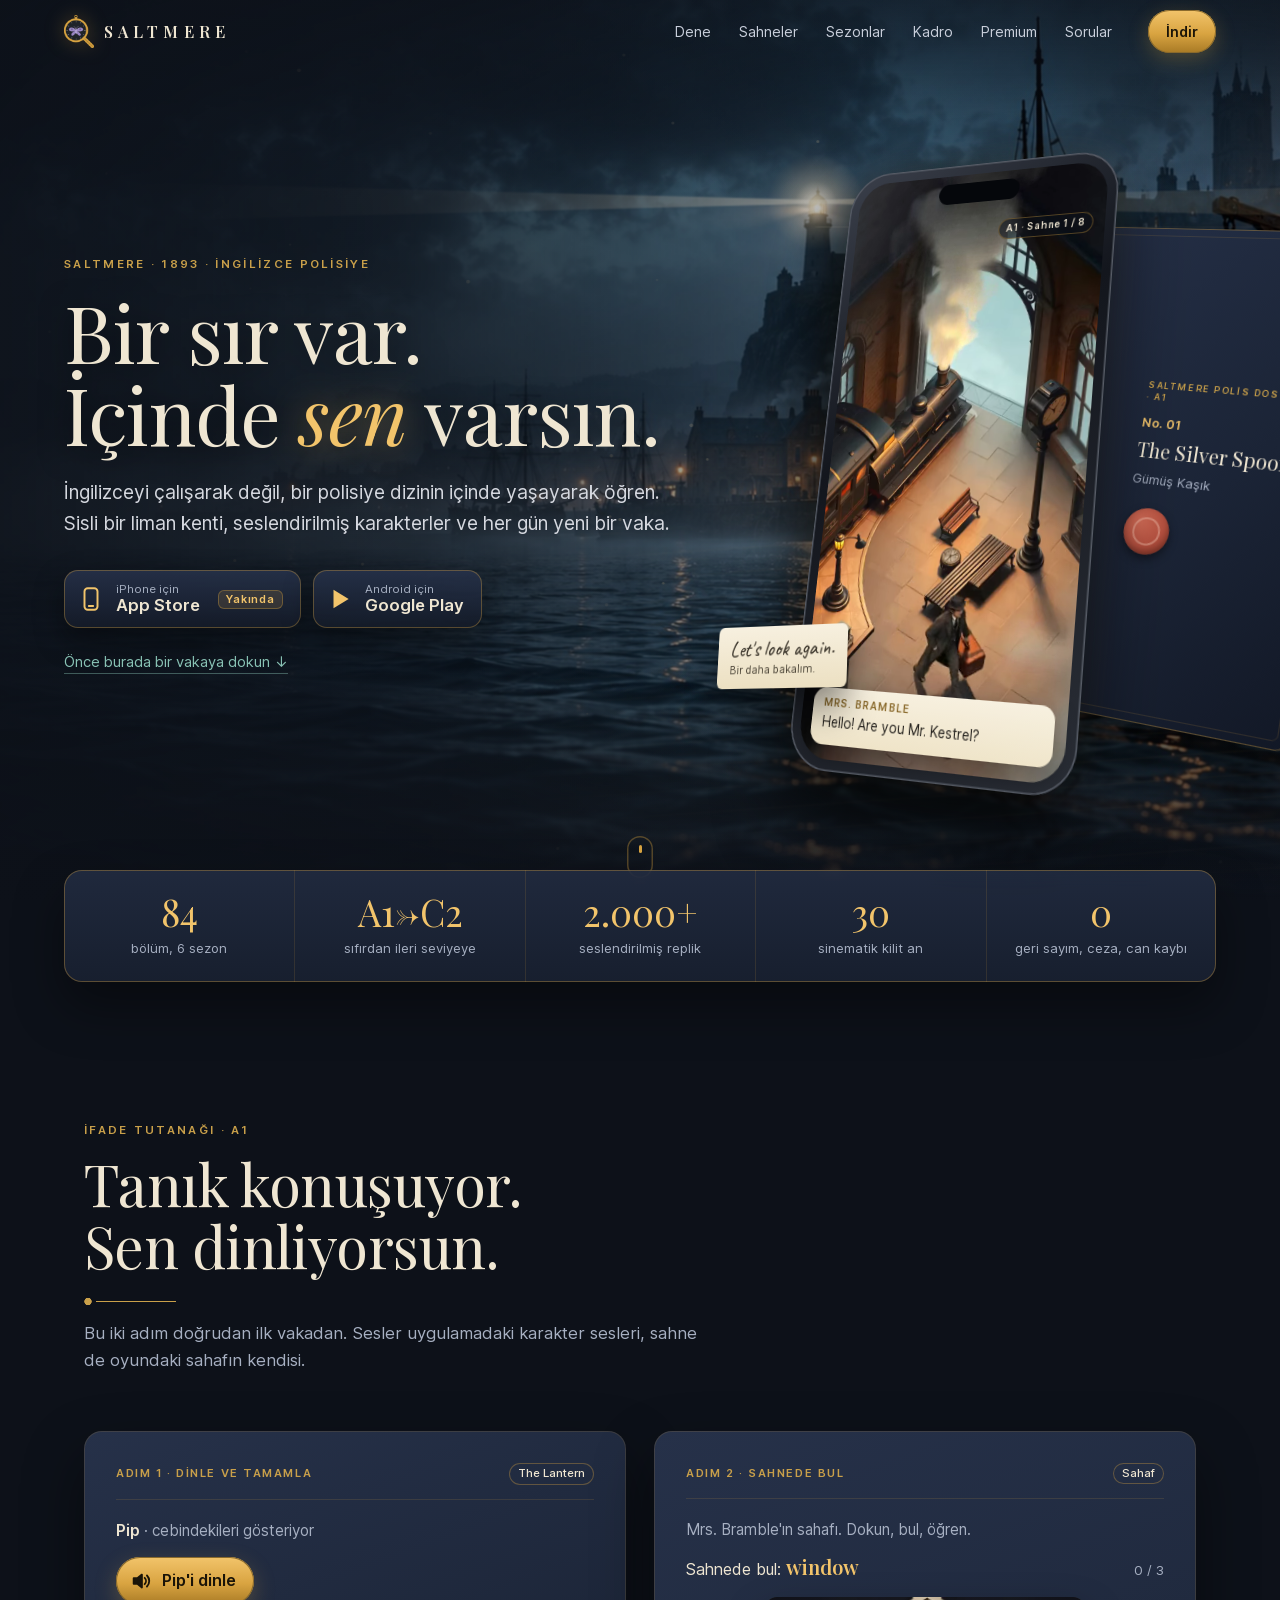
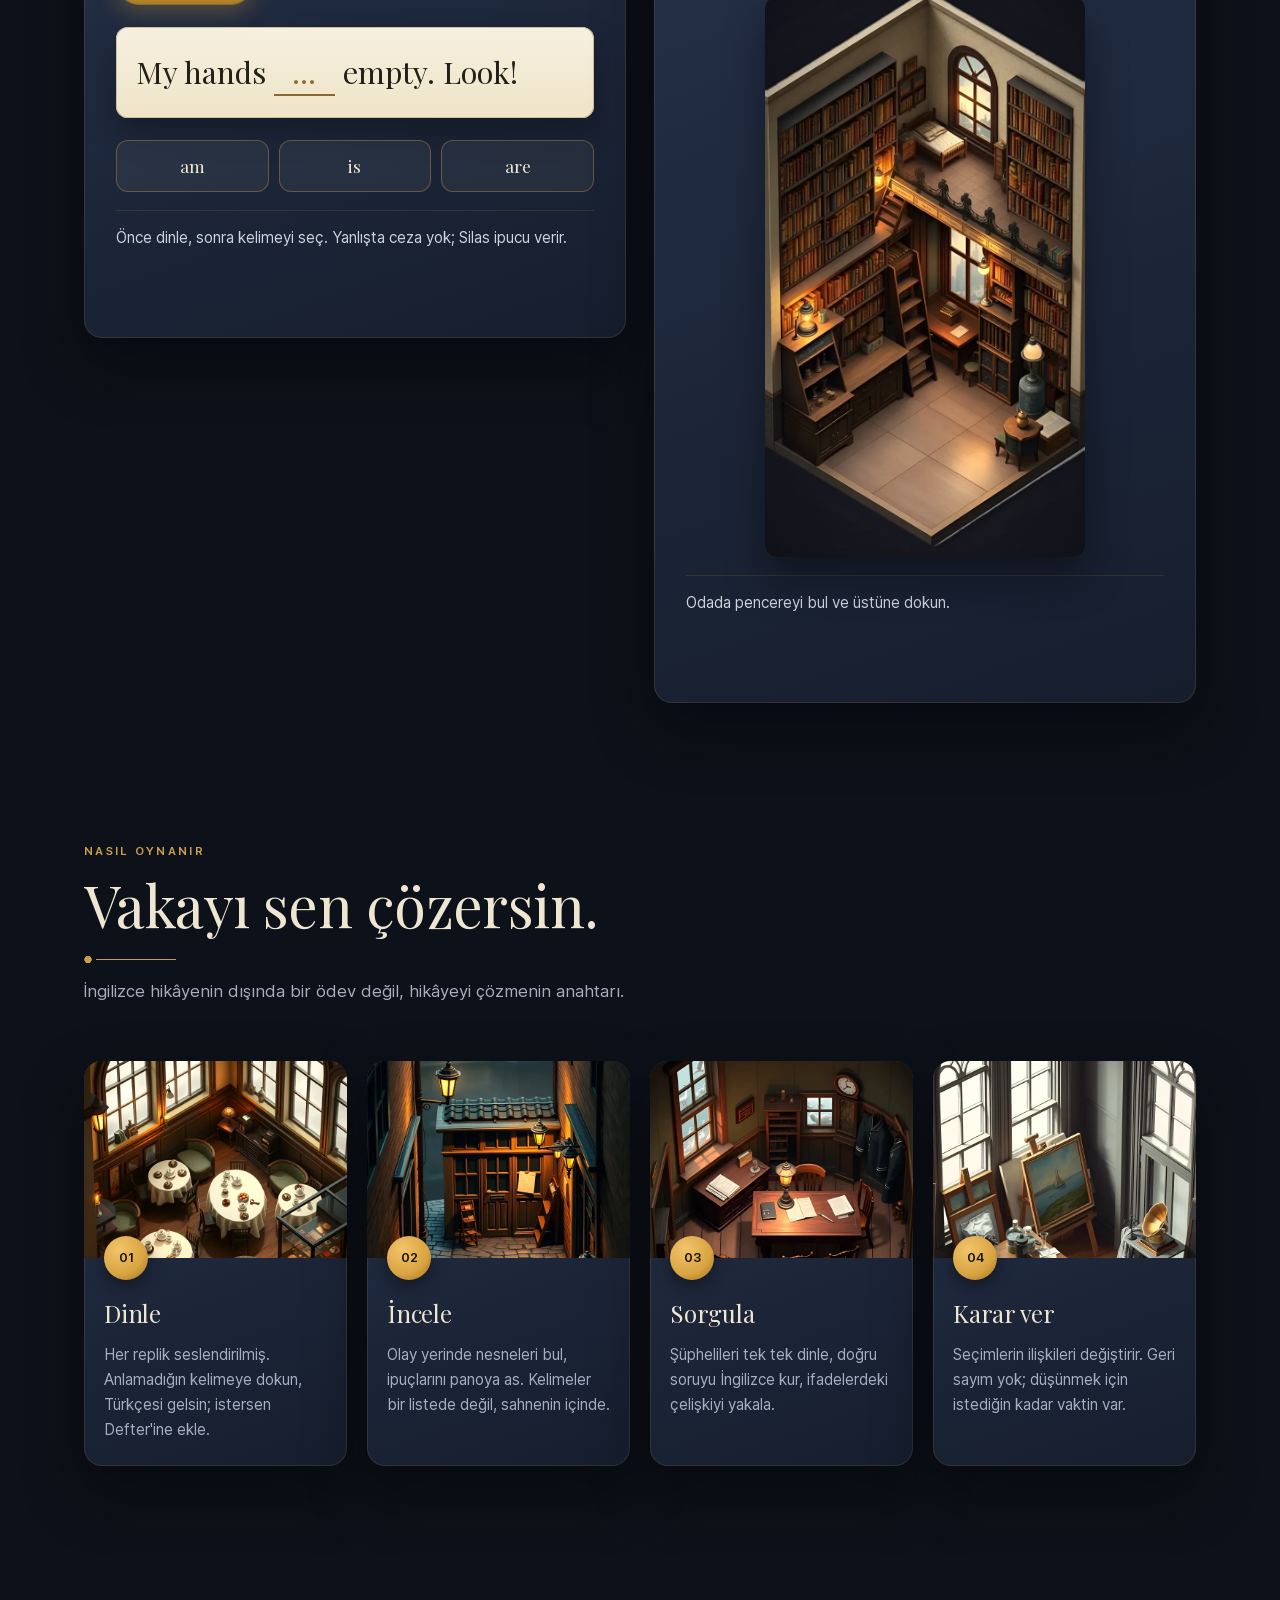
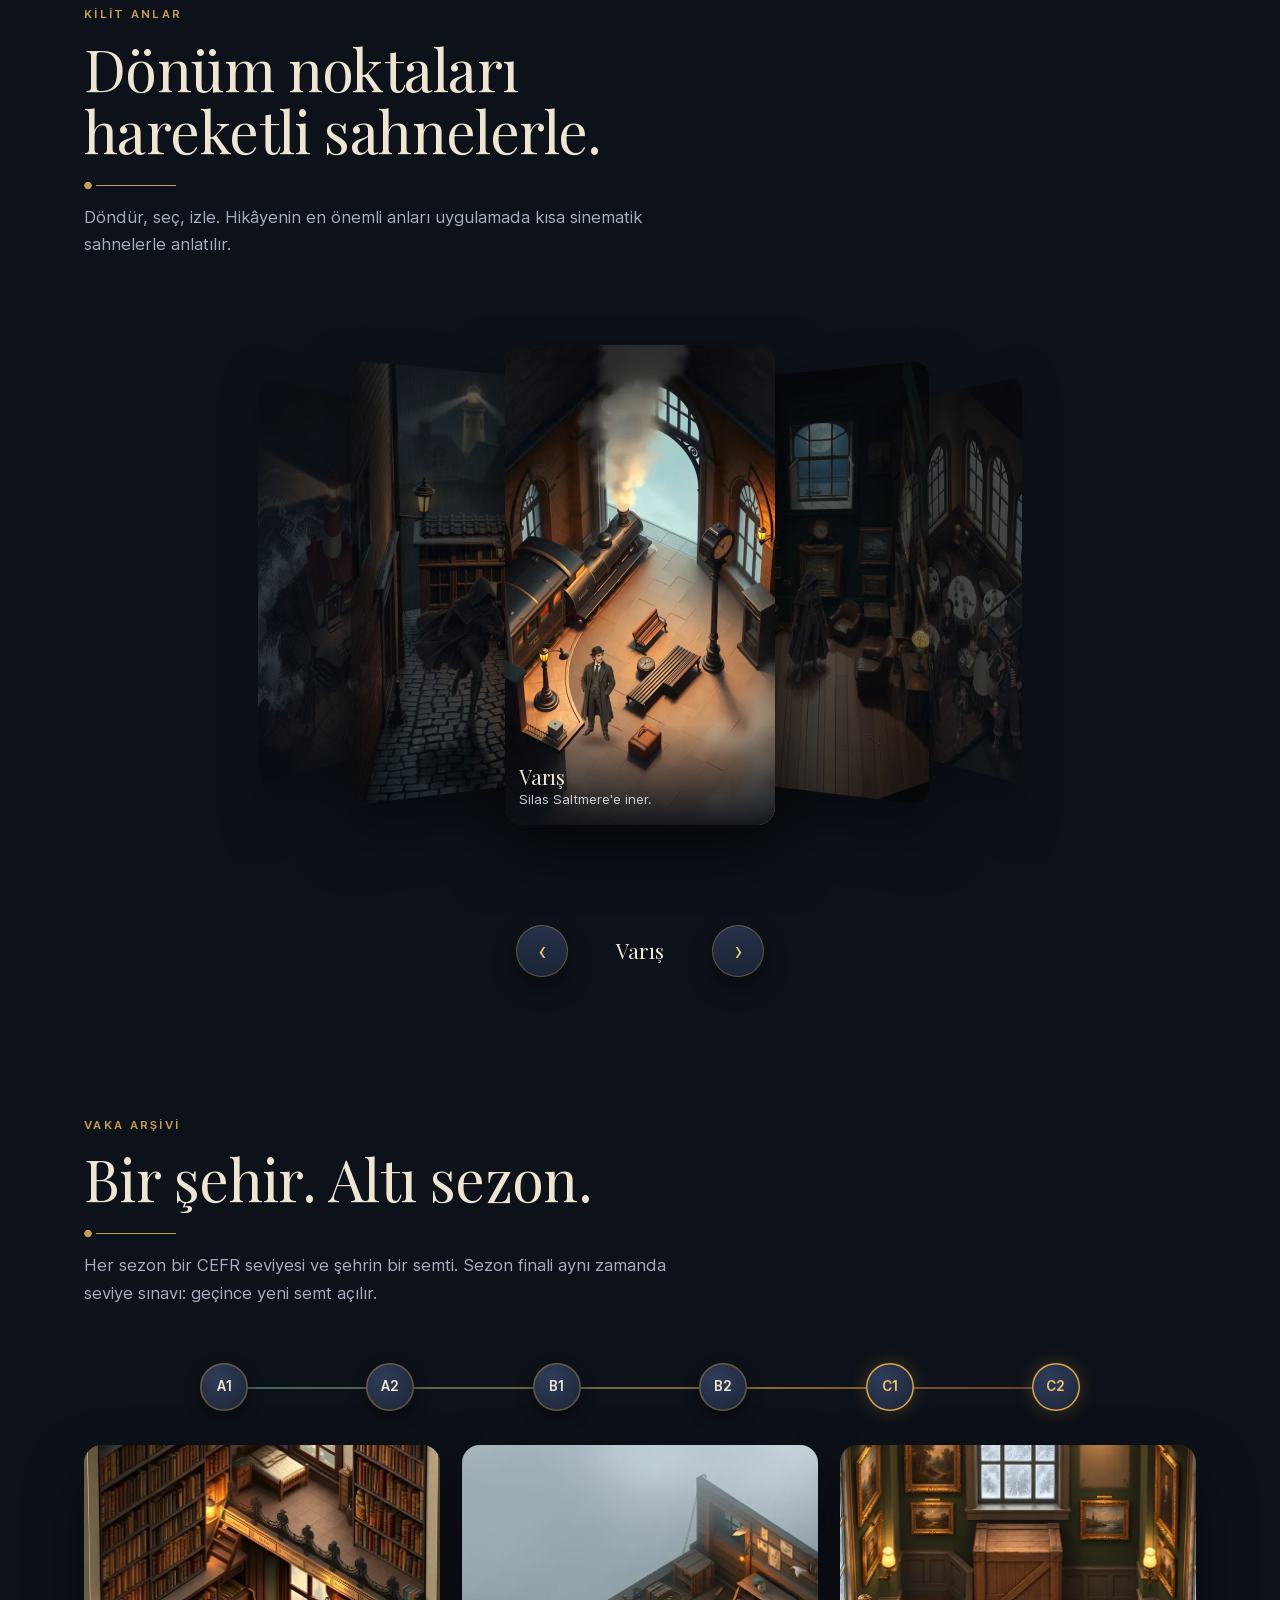
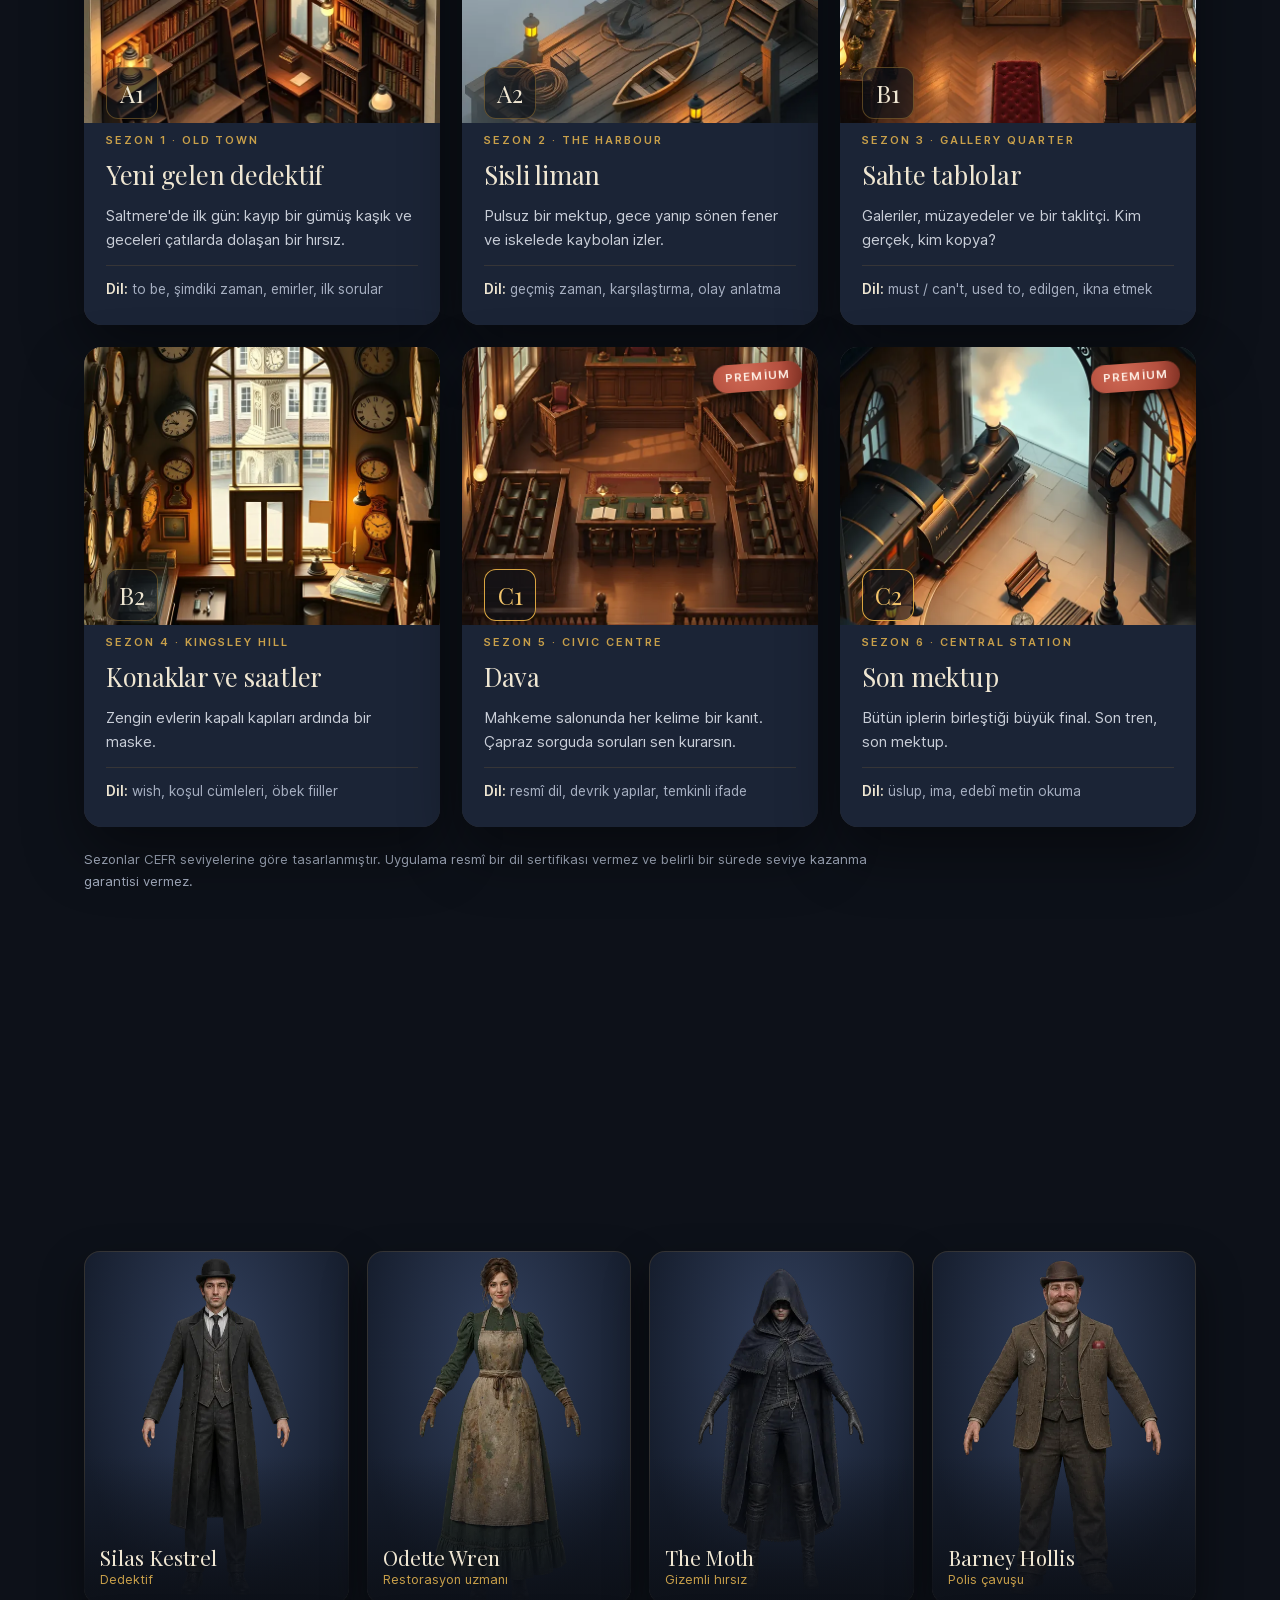
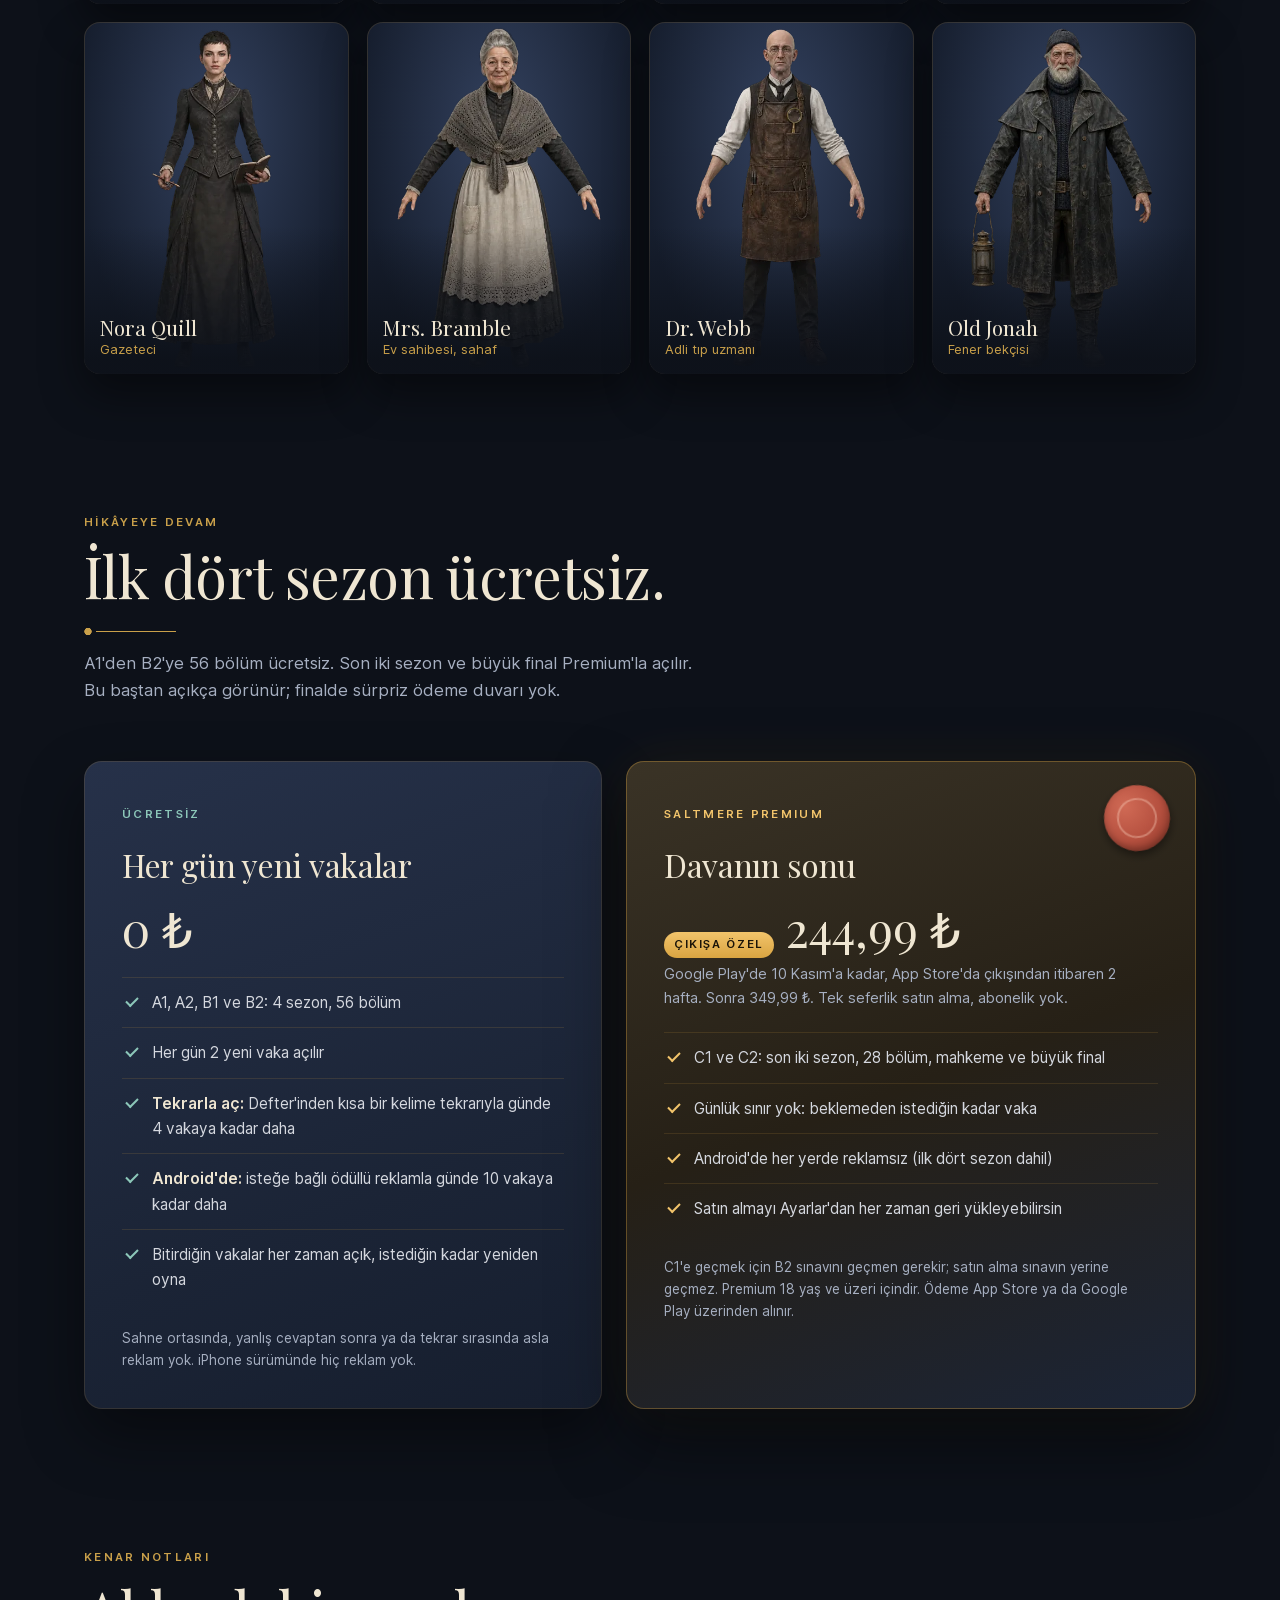
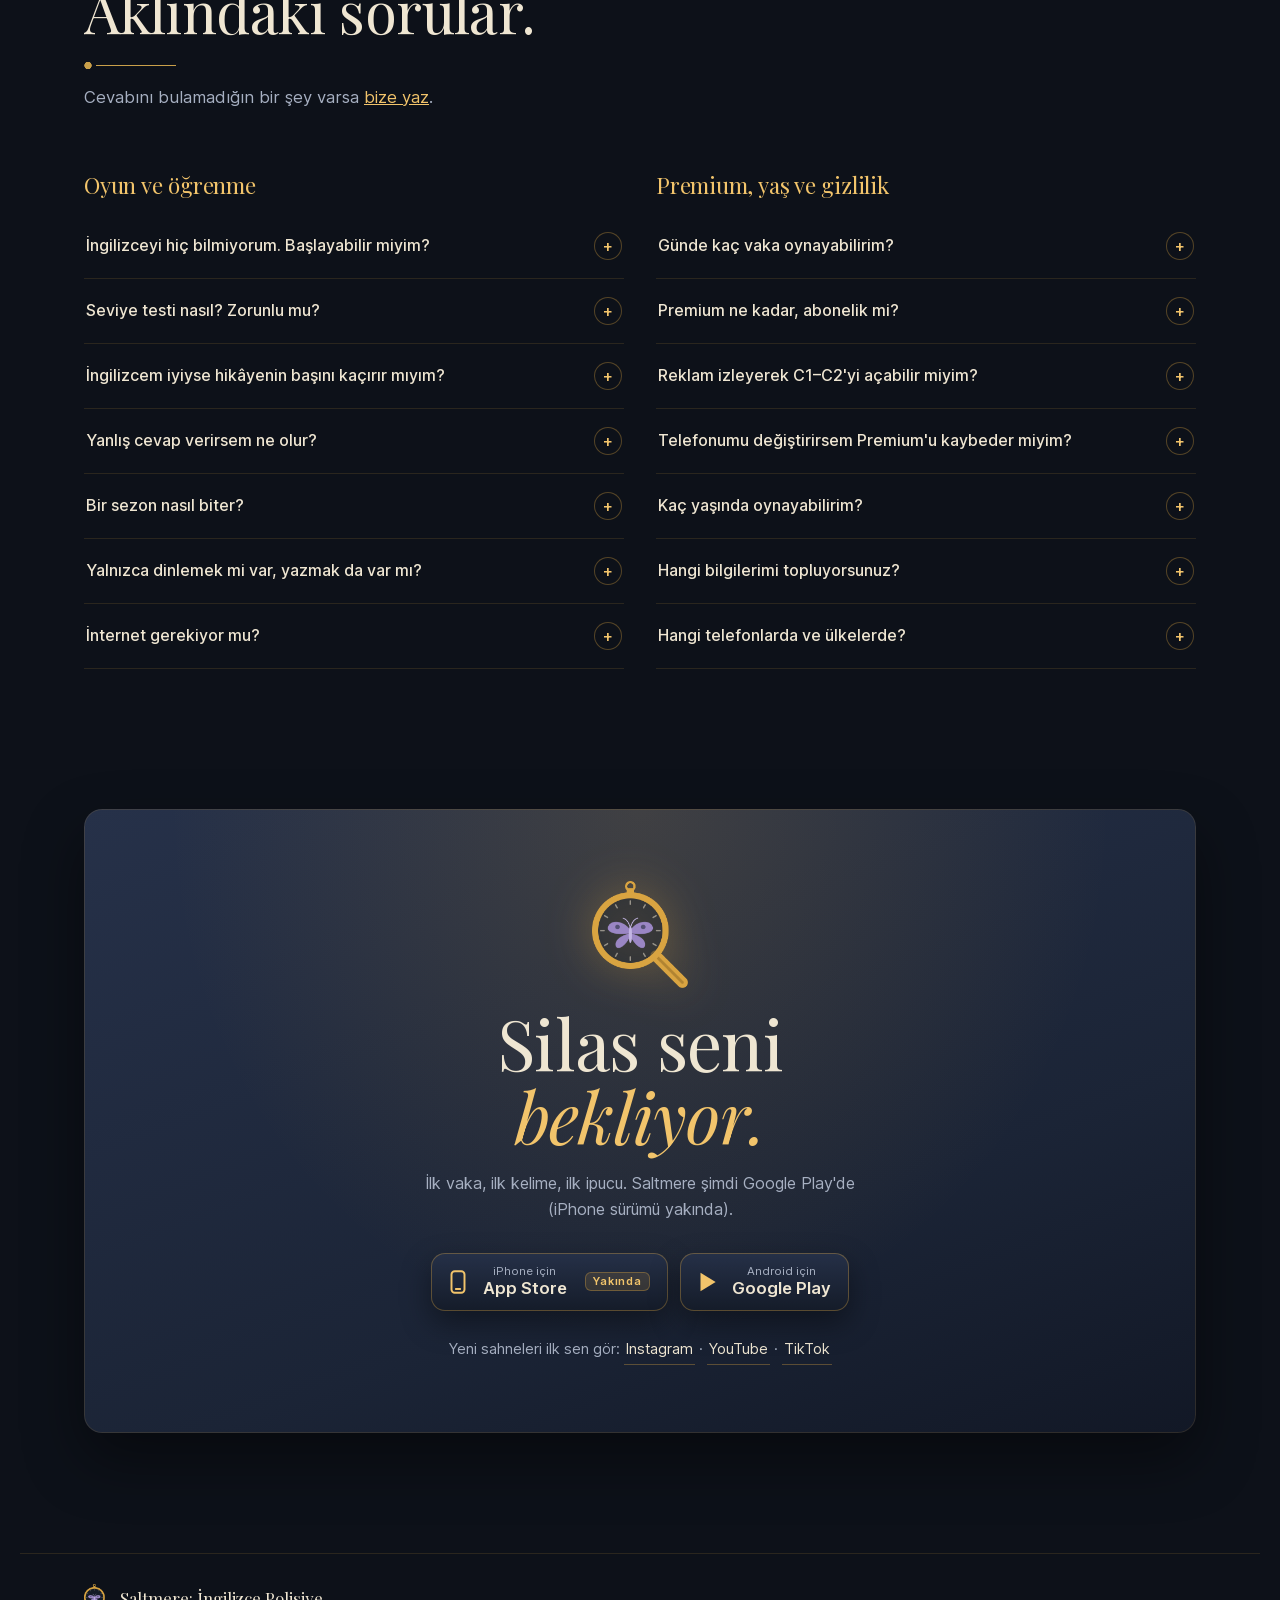
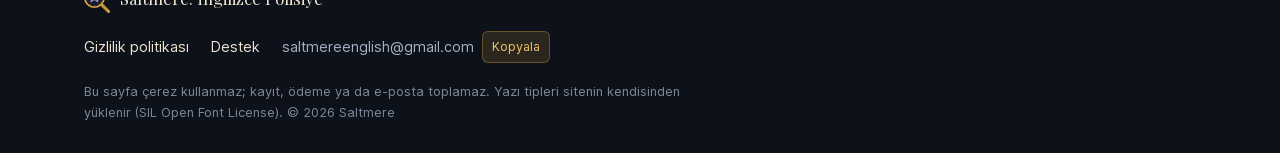
==== commit e6a1c8c5: "Google Play'de yayında: mağaza bağlantısı, app-ads.txt, indirim tarihi - Google Play düğmeleri canlı" ====
--- a/index.html
+++ b/index.html
@@ -278,7 +278,7 @@
           <span class="plan-k">SALTMERE PREMIUM</span>
           <h3>Davanın sonu</h3>
           <p class="price"><span class="launch">Çıkışa özel</span>244,99 ₺</p>
-          <p class="price-sub">İlk 2 hafta. Sonra 349,99 ₺. Tek seferlik satın alma, abonelik yok.</p>
+          <p class="price-sub">Google Play'de 10 Kasım'a kadar, App Store'da çıkışından itibaren 2 hafta. Sonra 349,99 ₺. Tek seferlik satın alma, abonelik yok.</p>
           <ul>
             <li>C1 ve C2: son iki sezon, 28 bölüm, mahkeme ve büyük final</li>
             <li>Günlük sınır yok: beklemeden istediğin kadar vaka</li>
@@ -312,7 +312,7 @@
         <div class="faq-group">
           <h3>Premium, yaş ve gizlilik</h3>
           <details><summary>Günde kaç vaka oynayabilirim?</summary><p>Ücretsiz planda her gün 2 yeni vaka açılır. Defter'indeki kelimelerle kısa bir tekrar yaparak ("Tekrarla aç") günde 4 vakaya kadar daha açabilirsin. Android'de isteğe bağlı ödüllü reklamla günde 10 vakaya kadar daha açılır. Premium'da günlük sınır yoktur. Bitirdiğin vakalar her zaman açıktır.</p></details>
-          <details><summary>Premium ne kadar, abonelik mi?</summary><p>Tek seferlik satın almadır, abonelik yoktur. Normal fiyatı 349,99 ₺; çıkışa özel ilk 2 hafta 244,99 ₺. C1 ve C2 sezonlarını açar, günlük vaka sınırını kaldırır ve Android'de reklamları kaldırır. Kesin fiyatı satın almadan önce mağaza gösterir.</p></details>
+          <details><summary>Premium ne kadar, abonelik mi?</summary><p>Tek seferlik satın almadır, abonelik yoktur. Normal fiyatı 349,99 ₺; çıkışa özel 244,99 ₺ (Google Play'de 10 Kasım'a kadar, App Store'da çıkışından itibaren 2 hafta). C1 ve C2 sezonlarını açar, günlük vaka sınırını kaldırır ve Android'de reklamları kaldırır. Kesin fiyatı satın almadan önce mağaza gösterir.</p></details>
           <details><summary>Reklam izleyerek C1–C2'yi açabilir miyim?</summary><p>Hayır. Reklam yalnızca ücretsiz sezonlarda ek vaka açar. C1 ve C2 yalnızca Premium ile açılır, ayrıca C1'e geçmek için B2 sınavını geçmen gerekir.</p></details>
           <details><summary>Telefonumu değiştirirsem Premium'u kaybeder miyim?</summary><p>Hayır. Aynı App Store ya da Google Play hesabıyla Ayarlar → Saltmere Premium → "Satın alımımı geri yükle" demen yeterli.</p></details>
           <details><summary>Kaç yaşında oynayabilirim?</summary><p>Saltmere 13 yaş ve üzeri içindir. 13–17 yaş arası oyuncular ücretsiz sezonların tamamını oynar ve ilerlemeleri yalnızca kendi telefonlarında kalır. Reklam, satın alma ve bulut yedeği 18 yaşında açılır.</p></details>
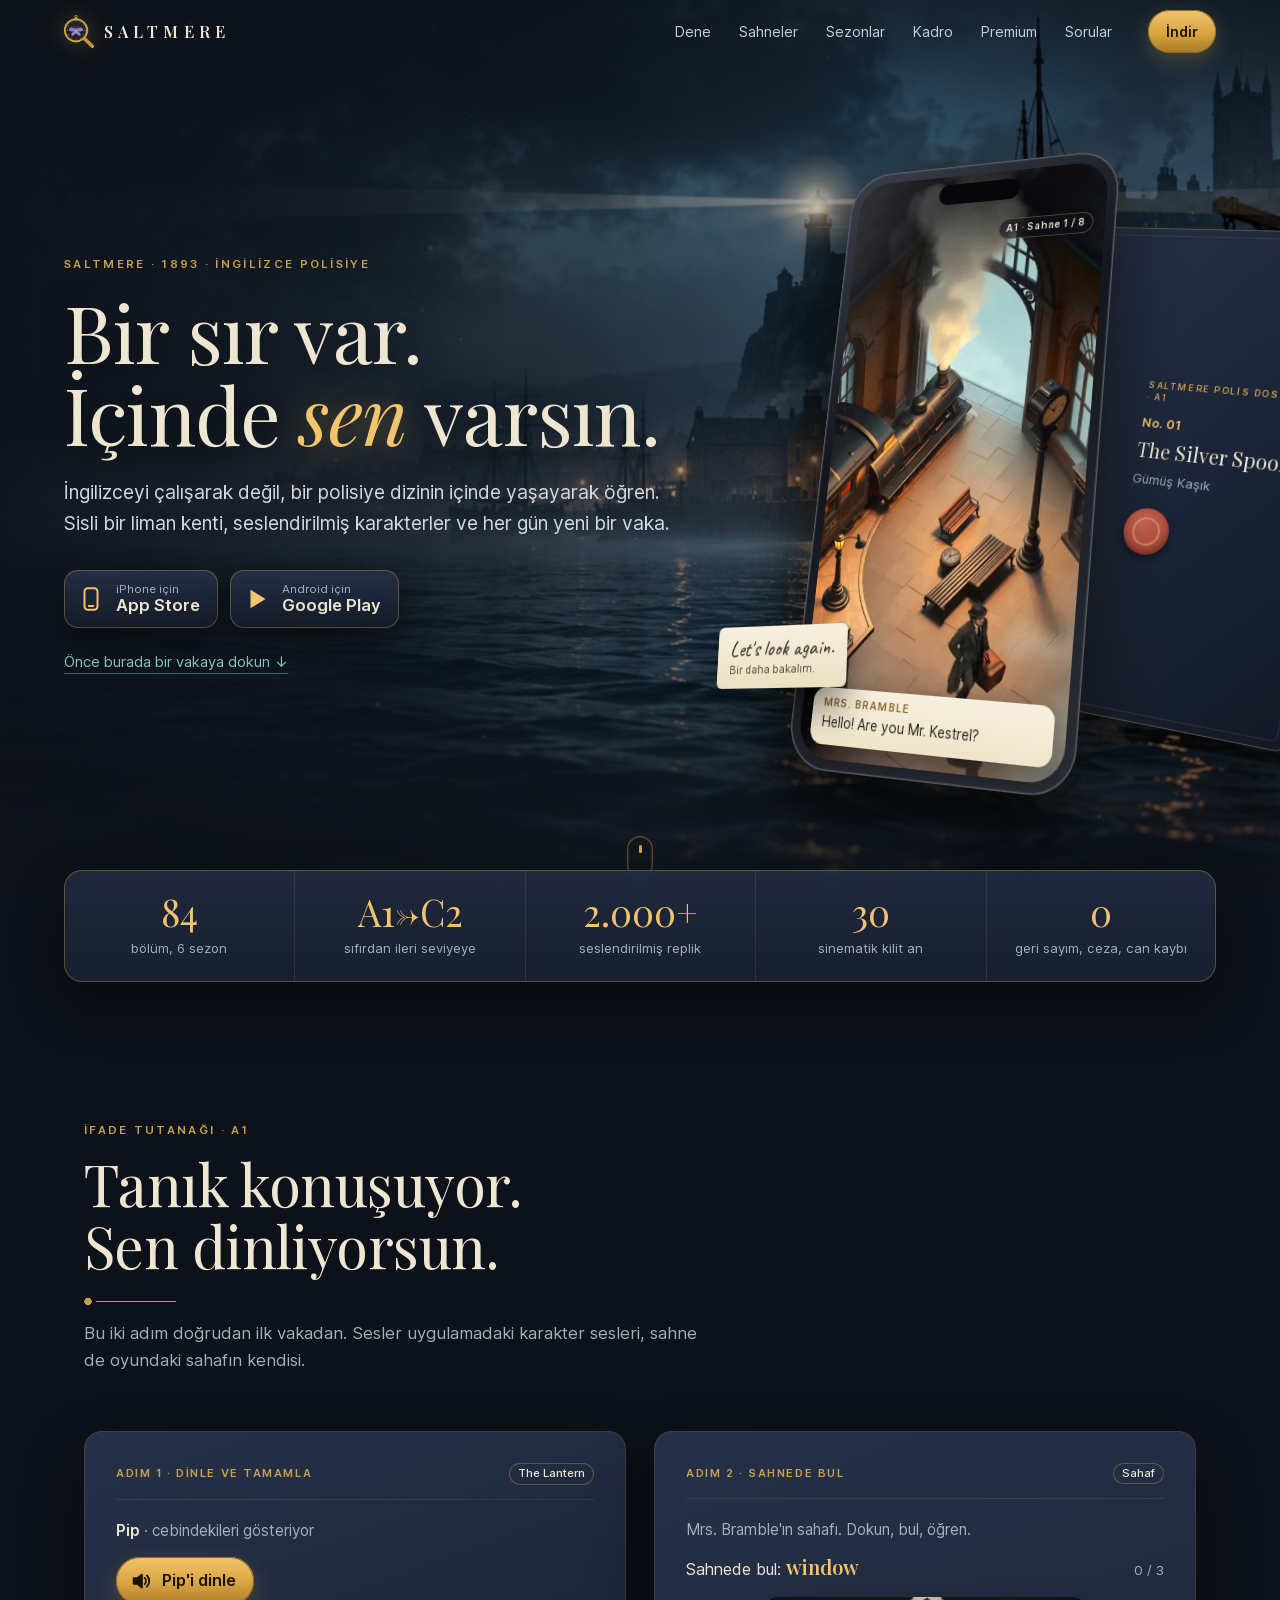
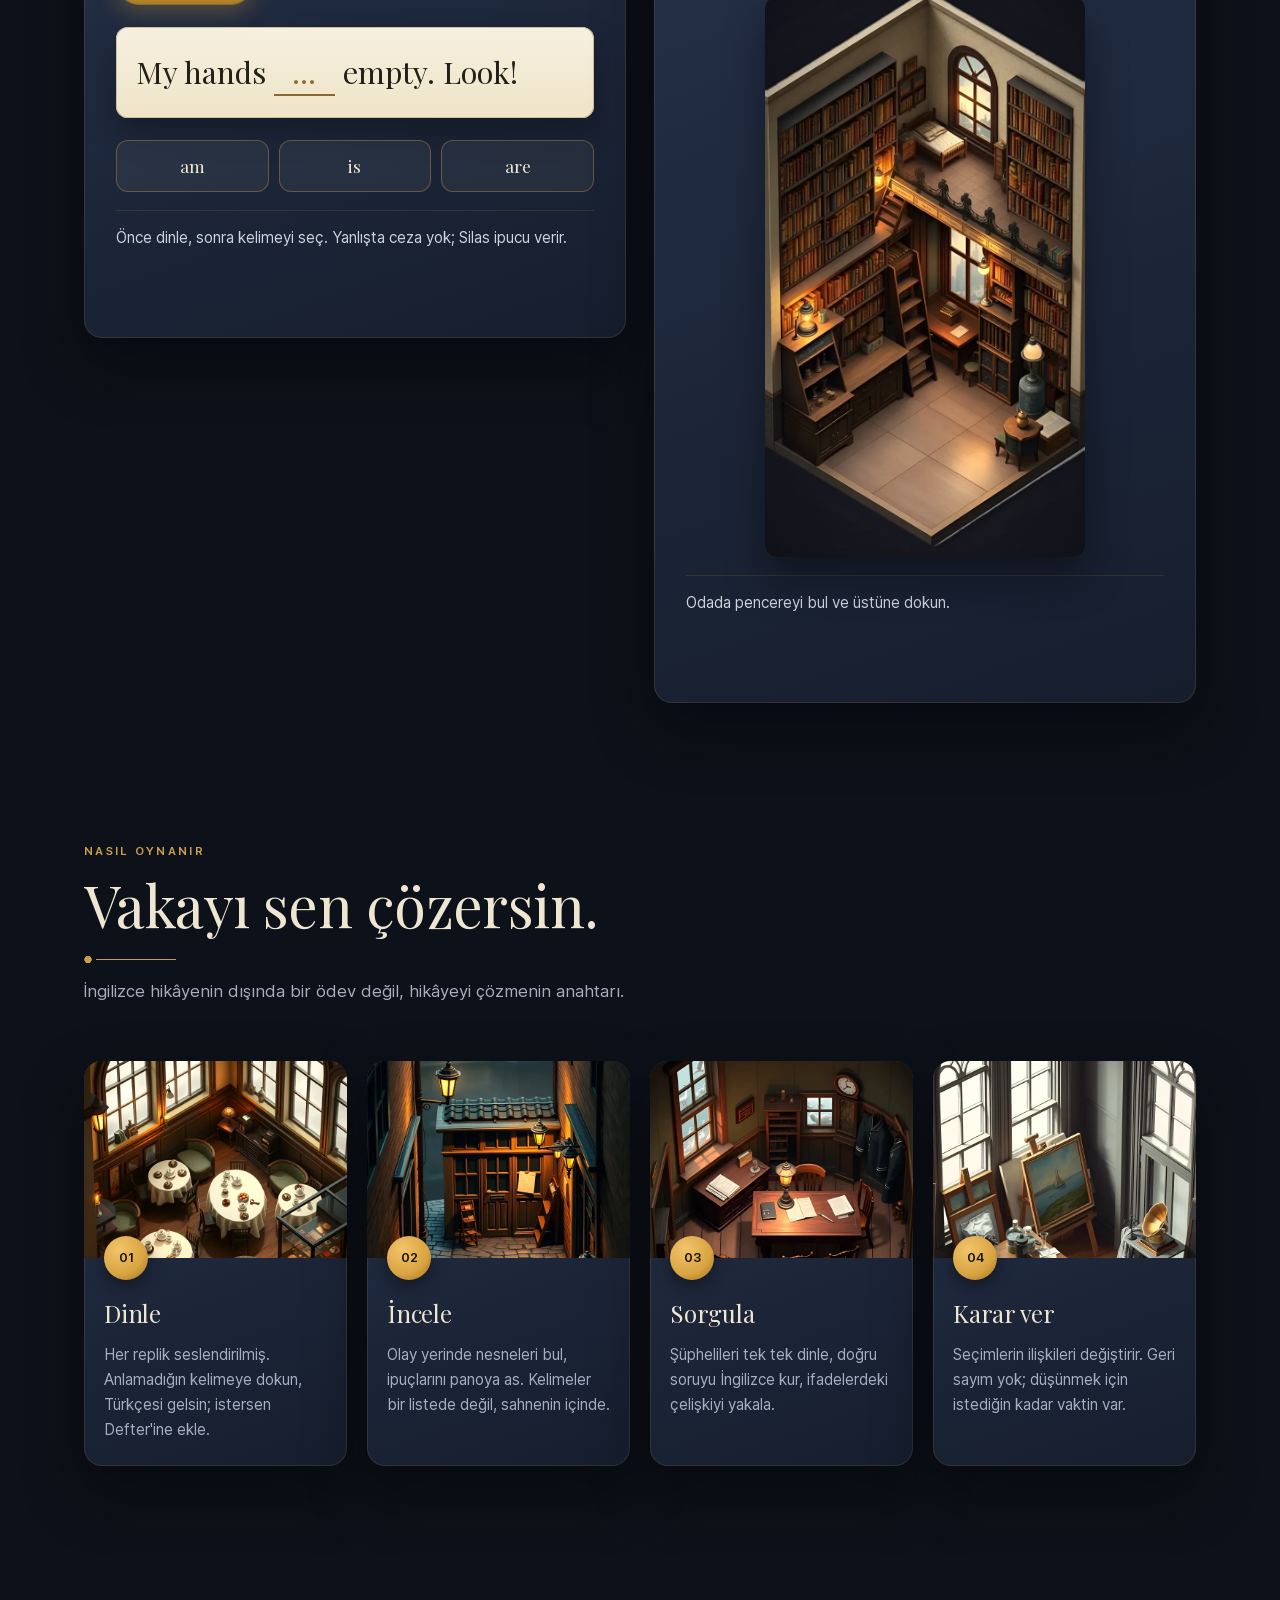
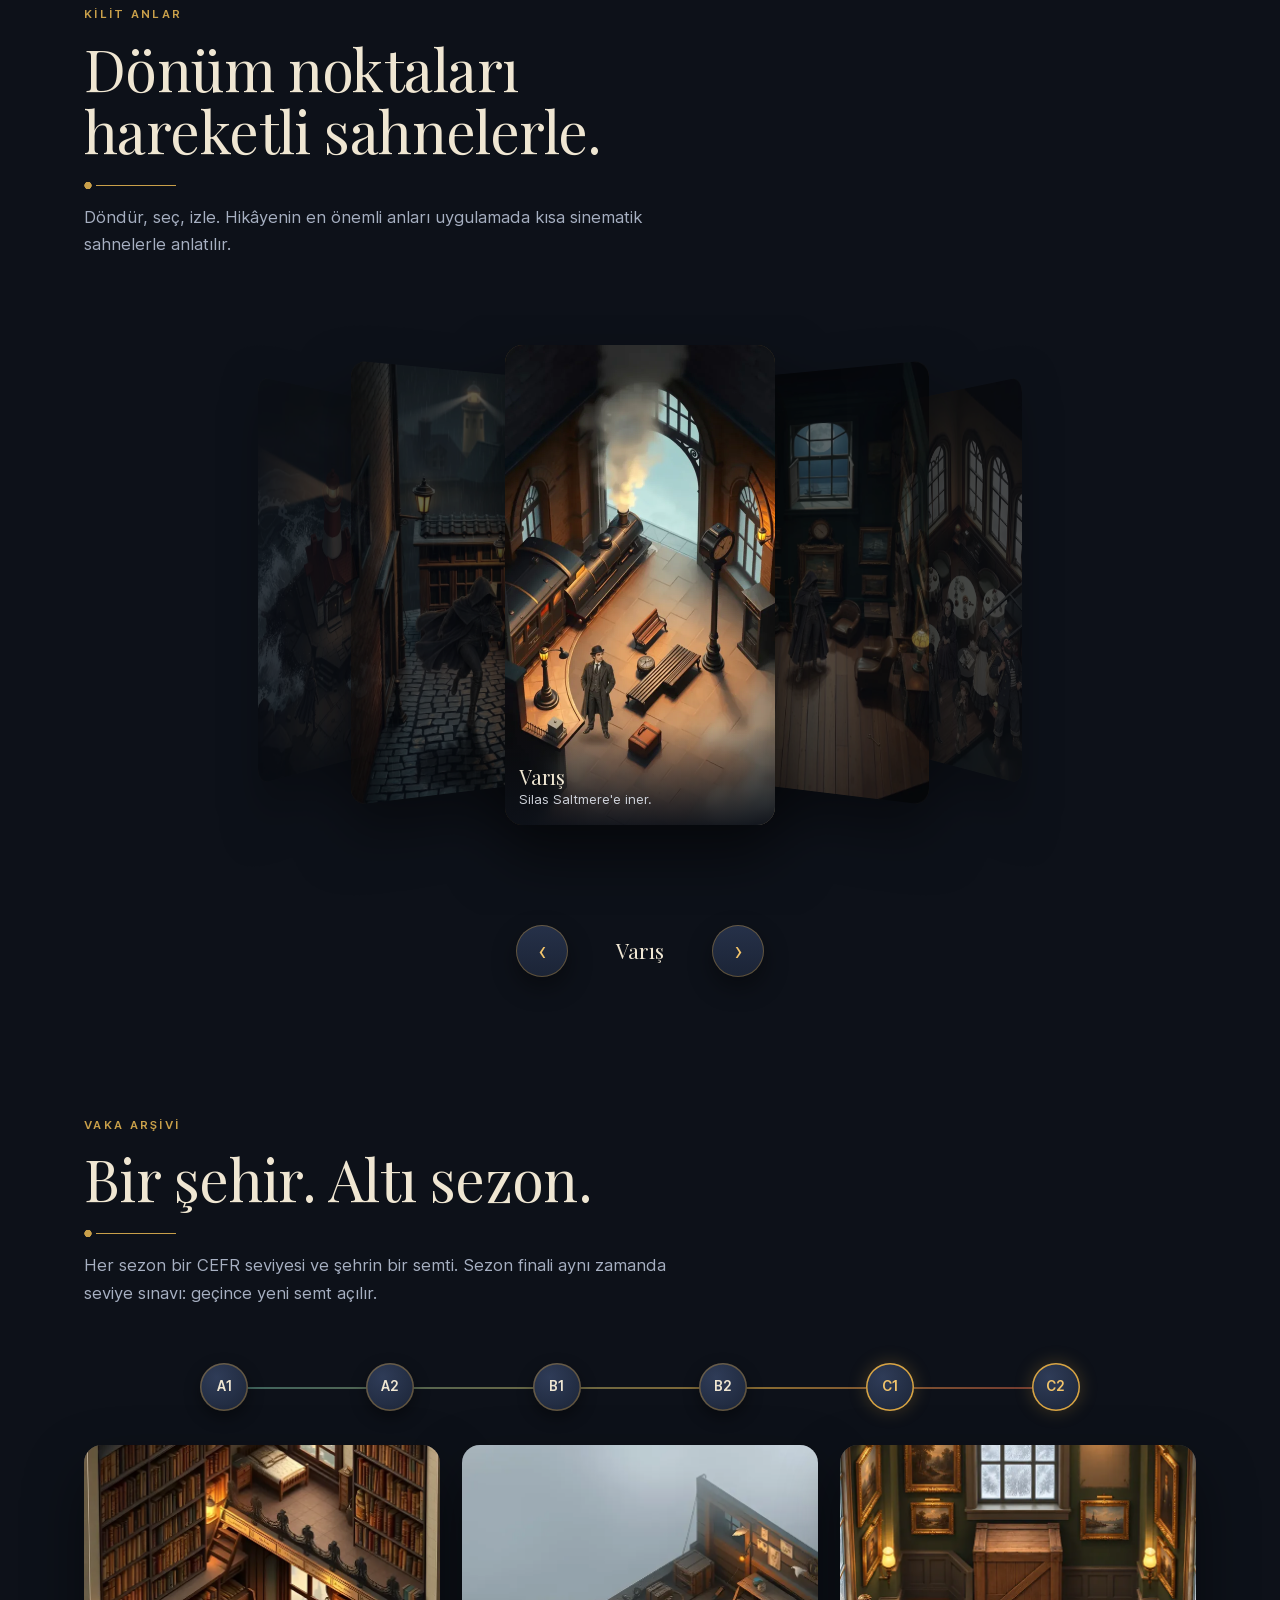
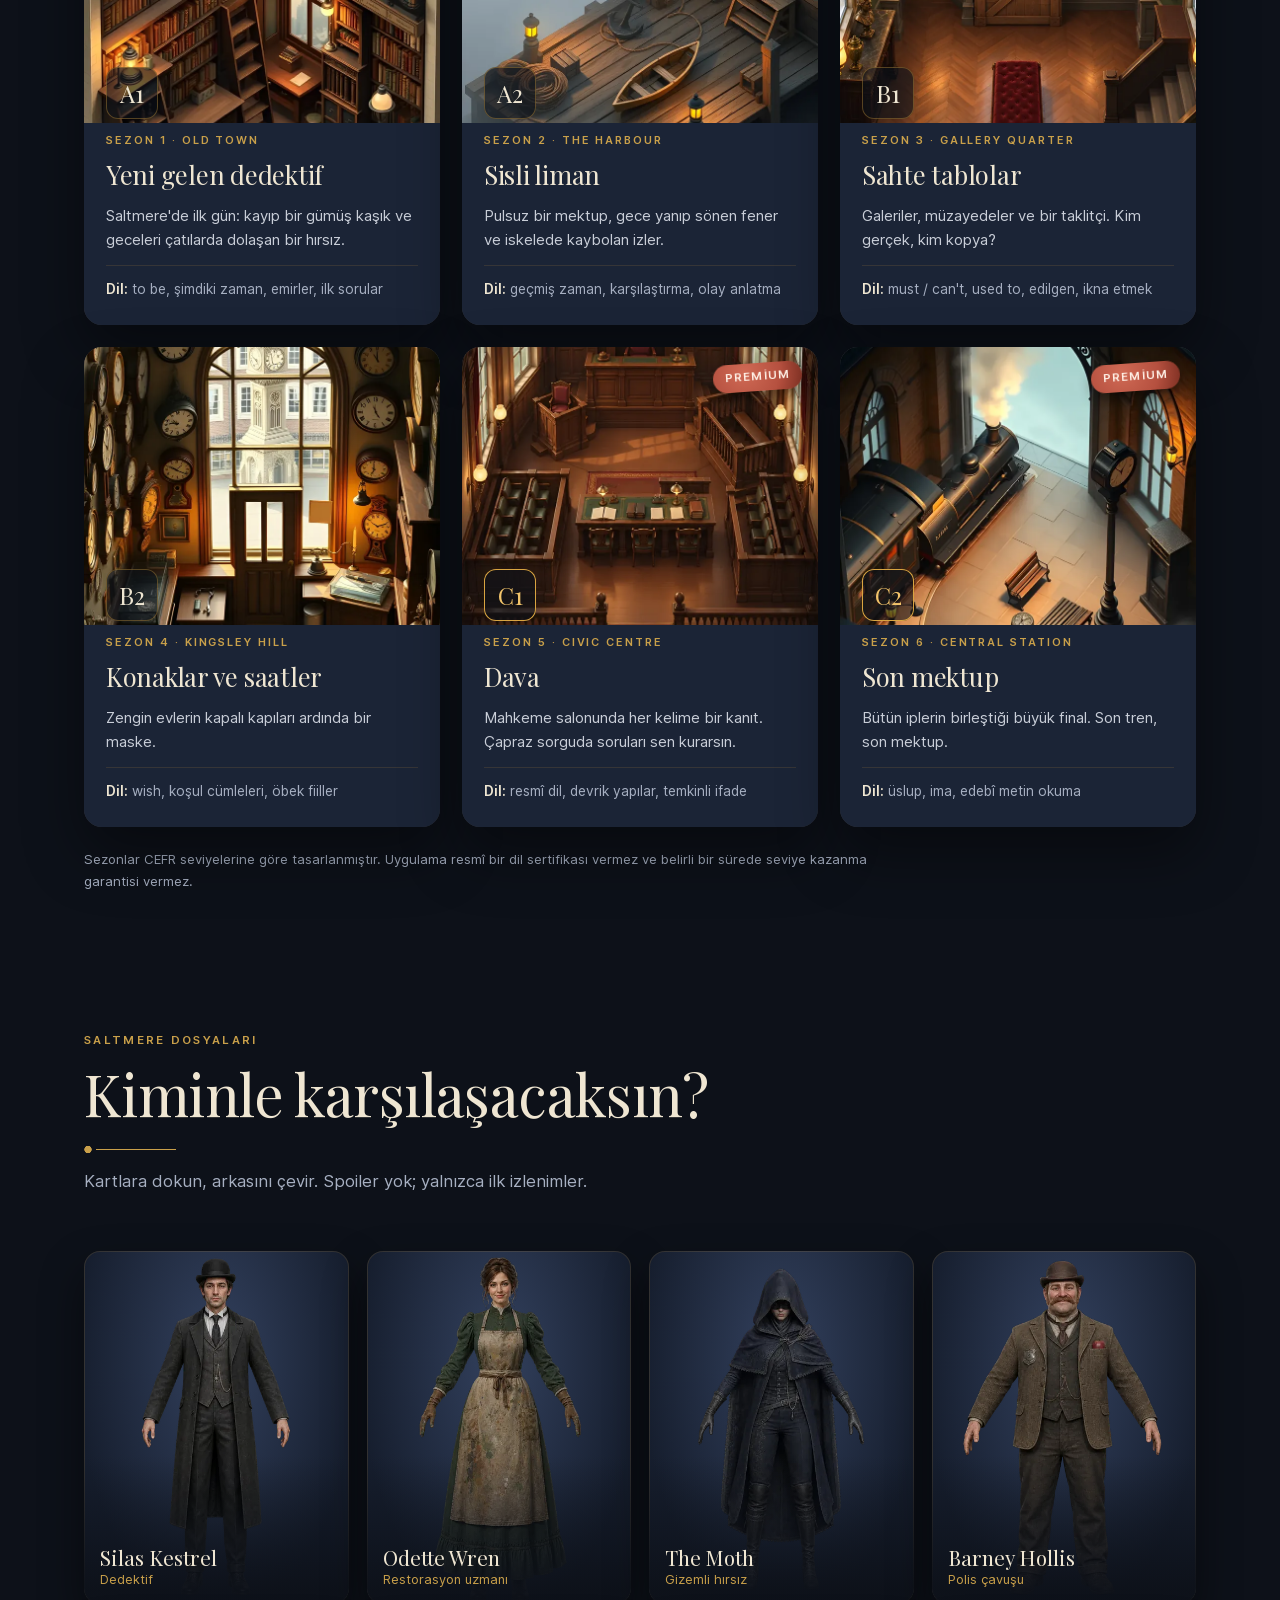
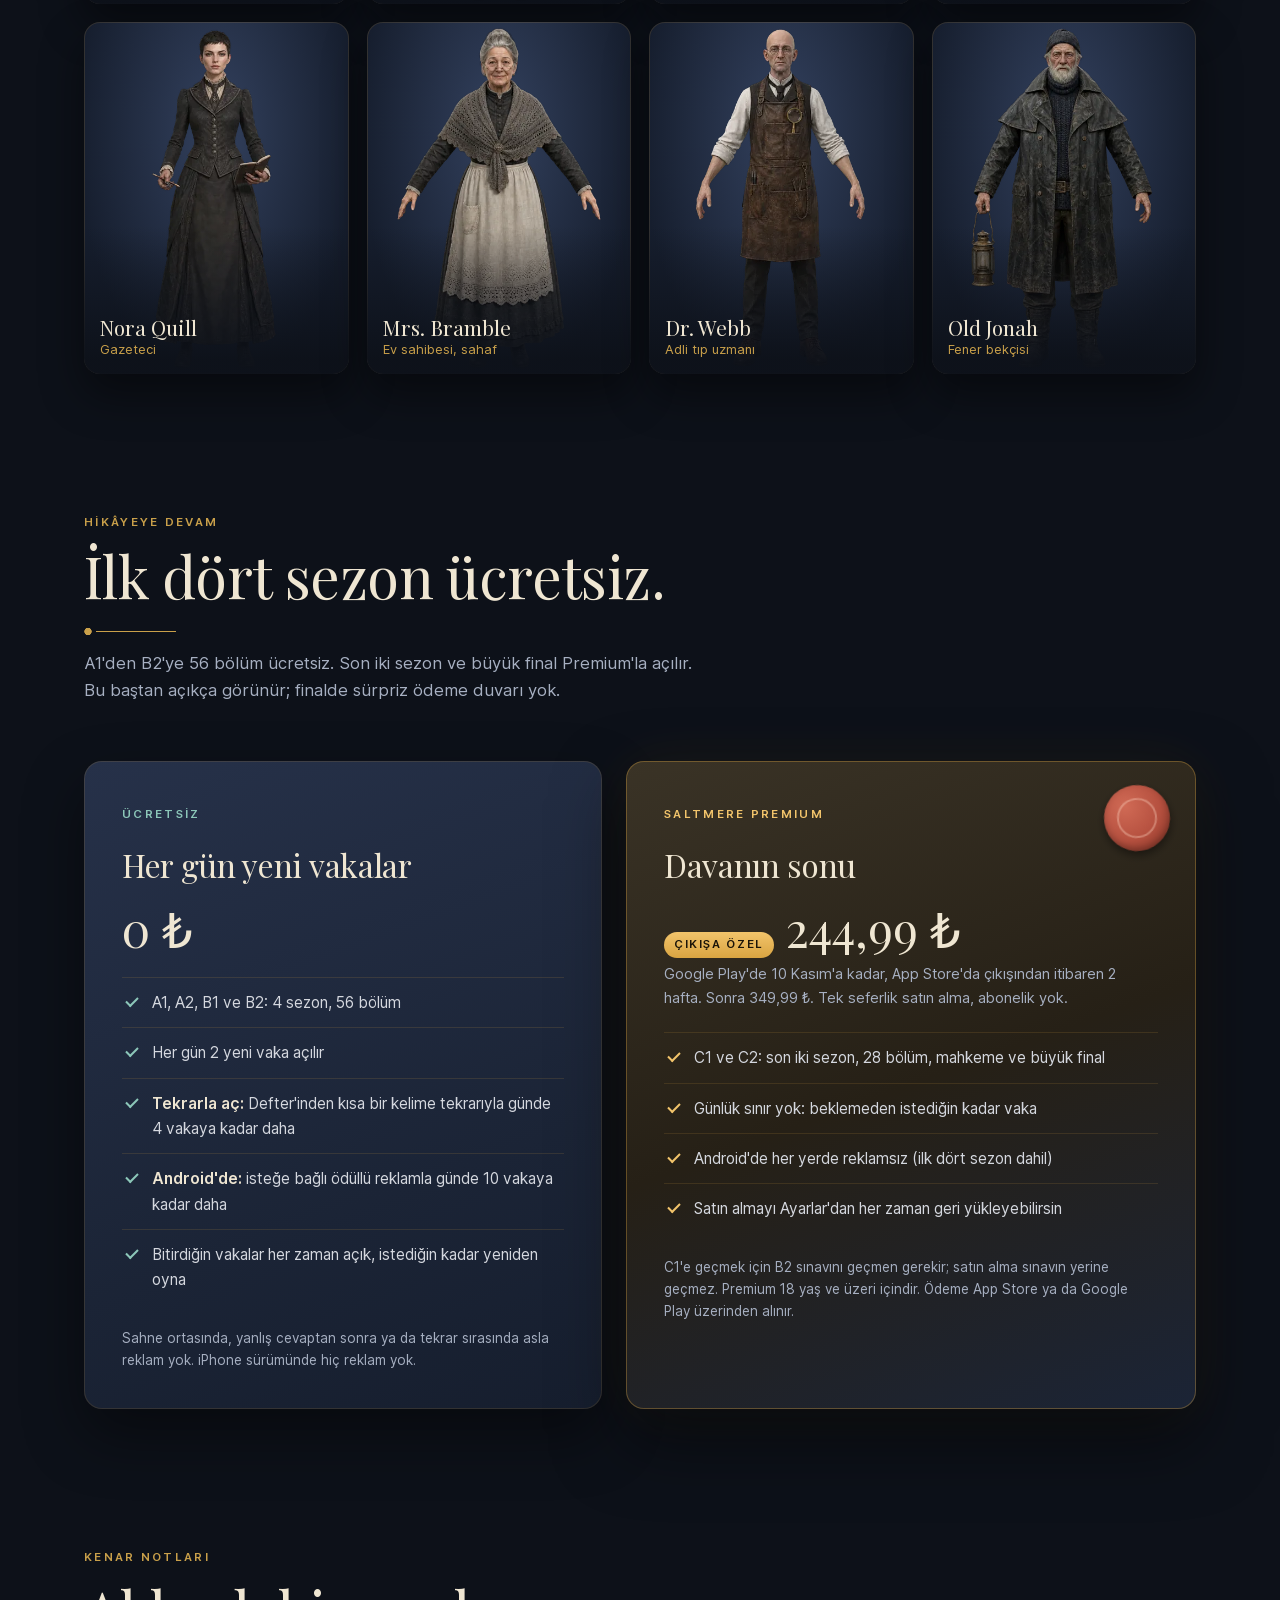
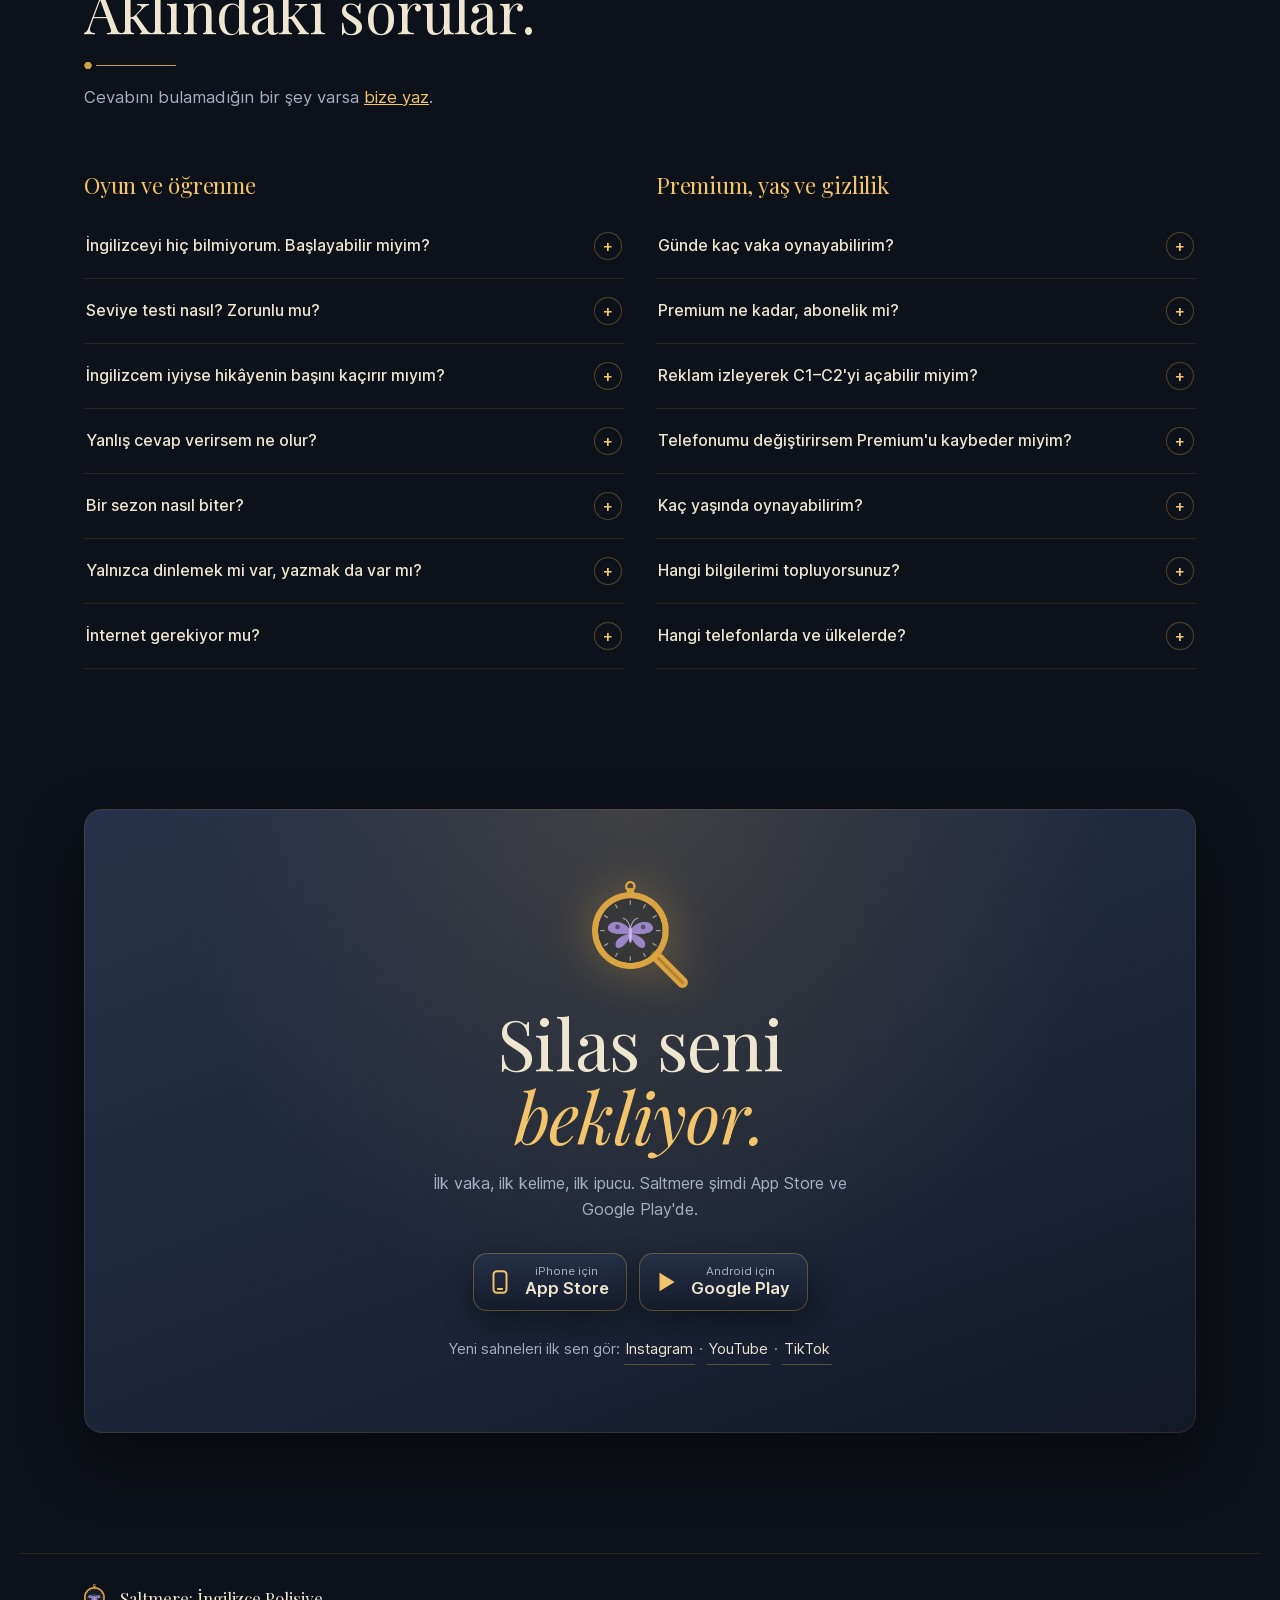
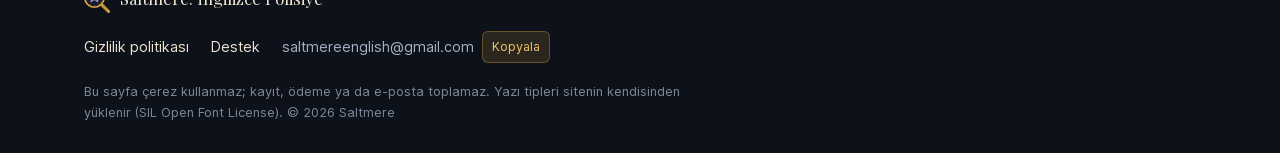
==== commit e341d659: "App Store'da yayında: iPhone bağlantısı + Smart App Banner" ====
--- a/index.html
+++ b/index.html
@@ -5,6 +5,7 @@
   <meta name="viewport" content="width=device-width, initial-scale=1, viewport-fit=cover">
   <meta name="theme-color" content="#0d1119">
   <meta name="color-scheme" content="dark">
+  <meta name="apple-itunes-app" content="app-id=6823433186">
   <title>Saltmere — Ders değil, dizi.</title>
   <meta name="description" content="Saltmere: İngilizceyi 1893'te geçen interaktif bir polisiye dizinin içinde öğren. 84 bölüm, 6 sezon, A1'den C2'ye. Dinle, incele, sorgula, karar ver.">
   <meta property="og:title" content="Saltmere — Ders değil, dizi.">
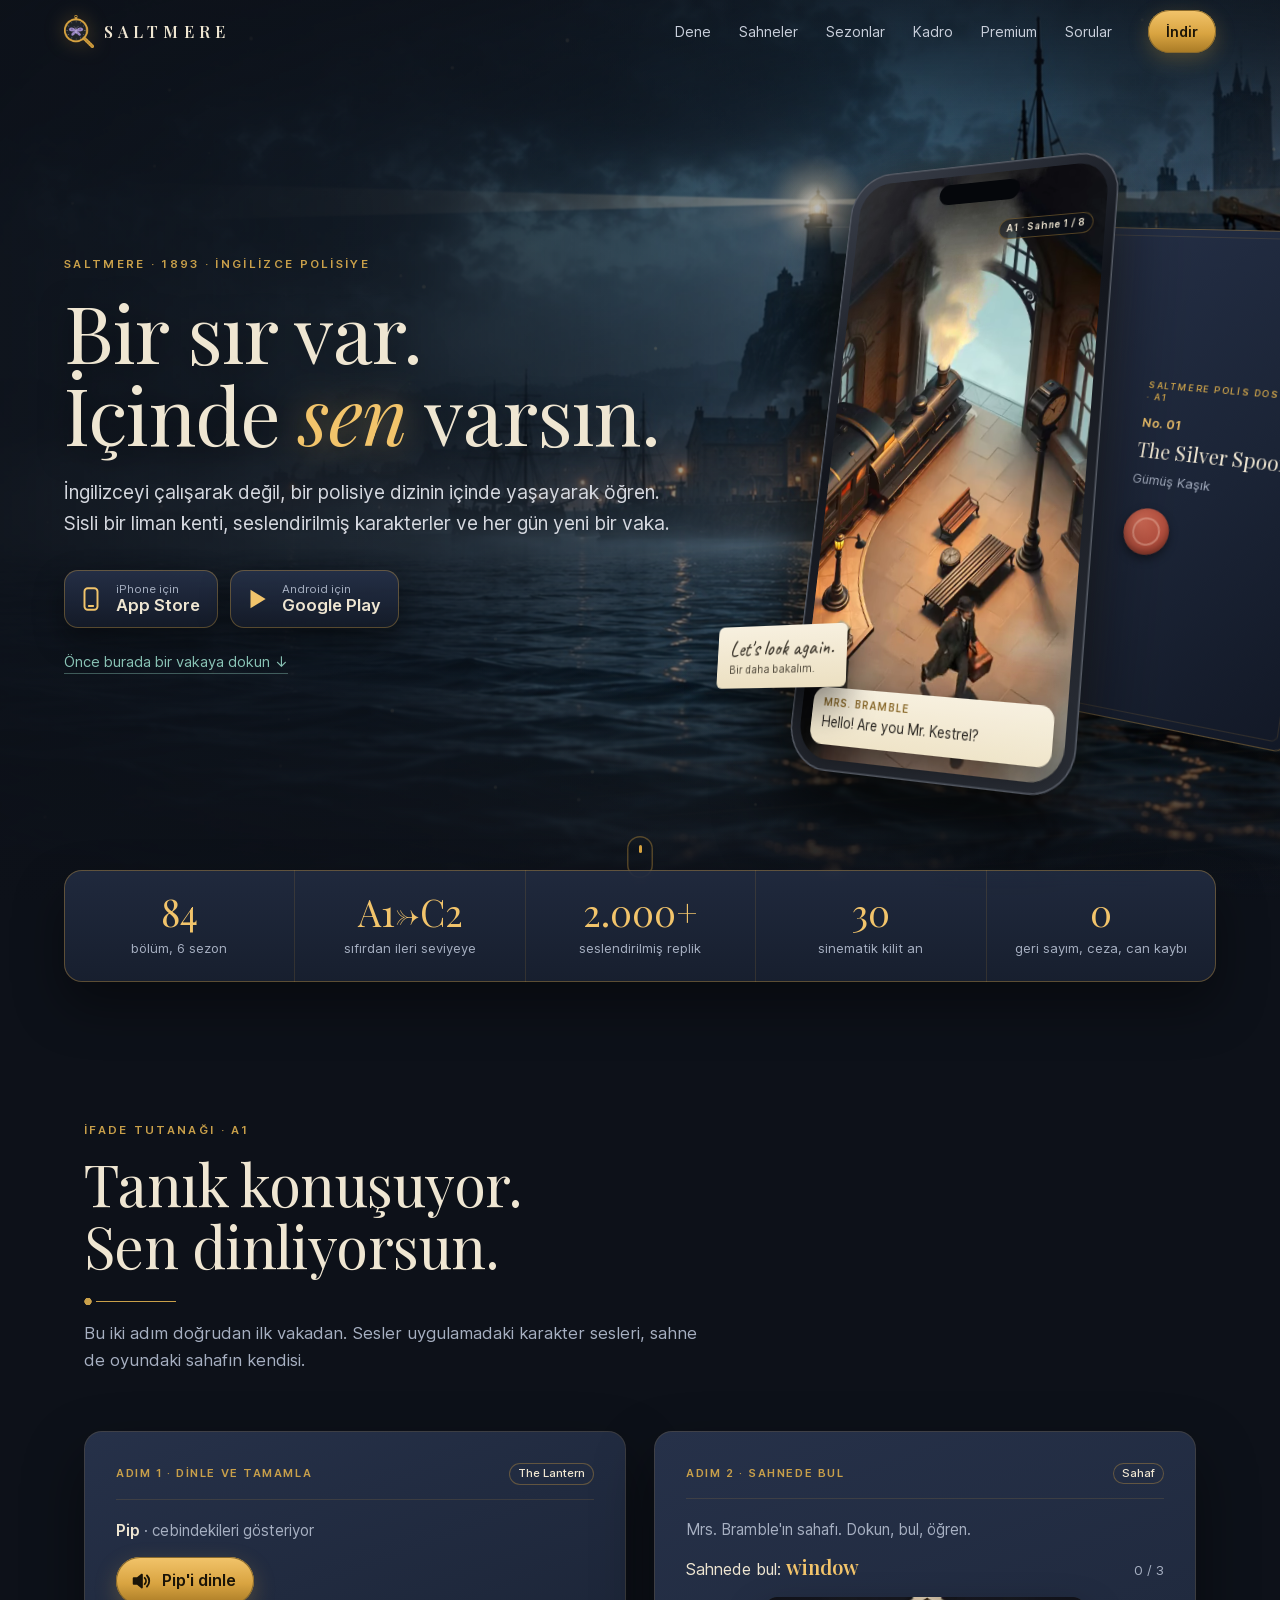
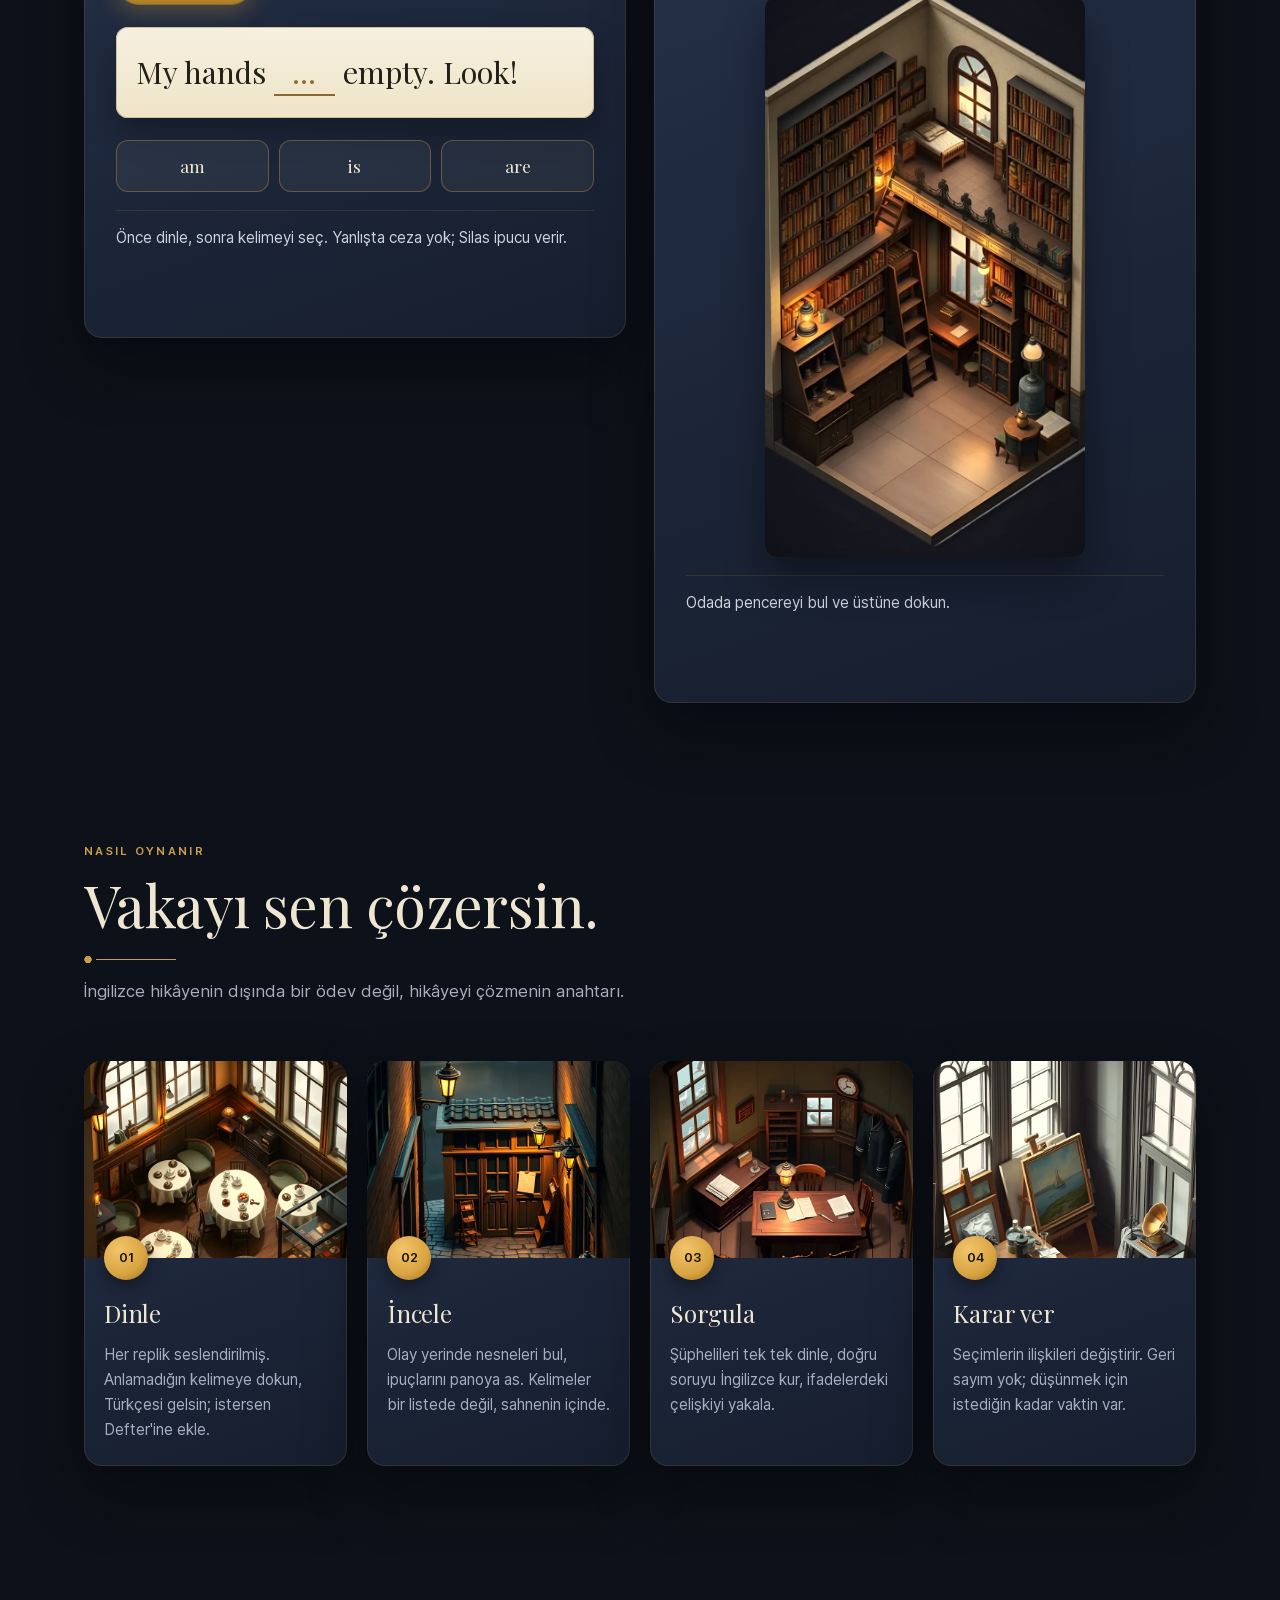
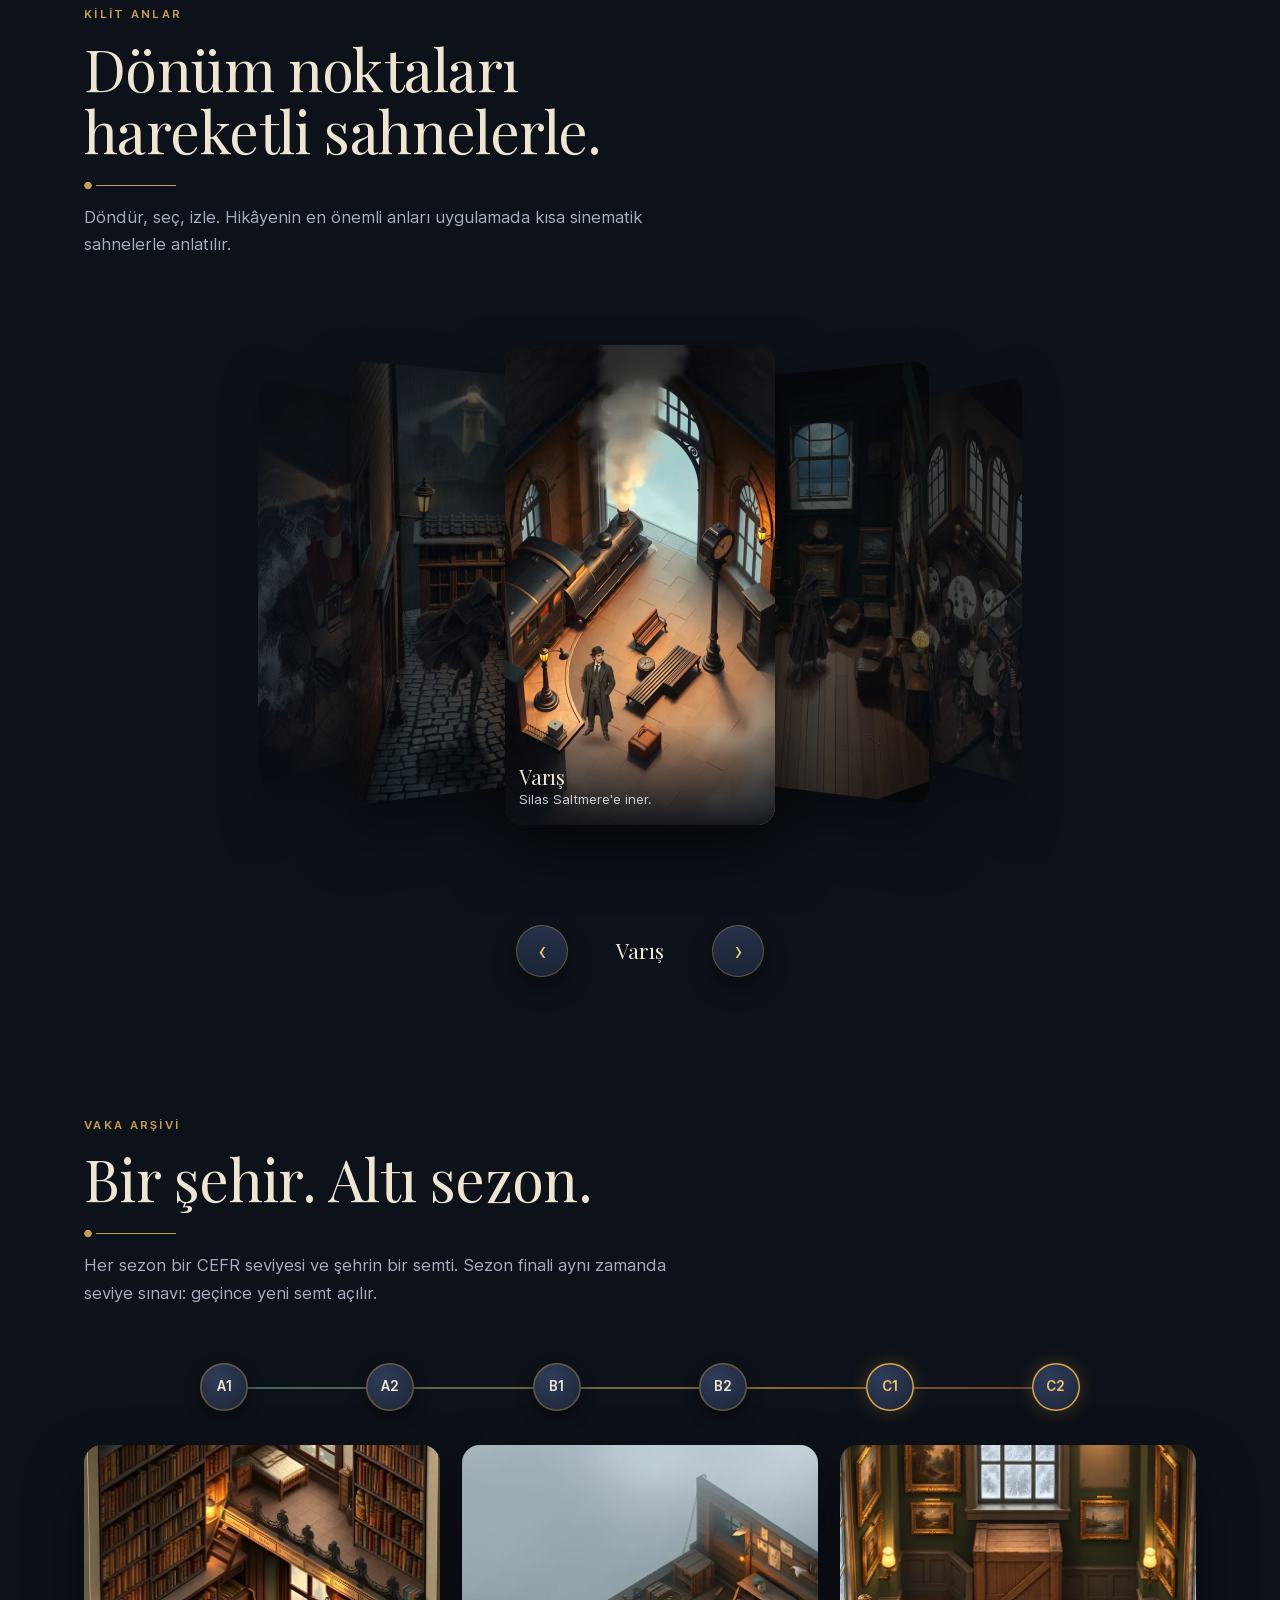
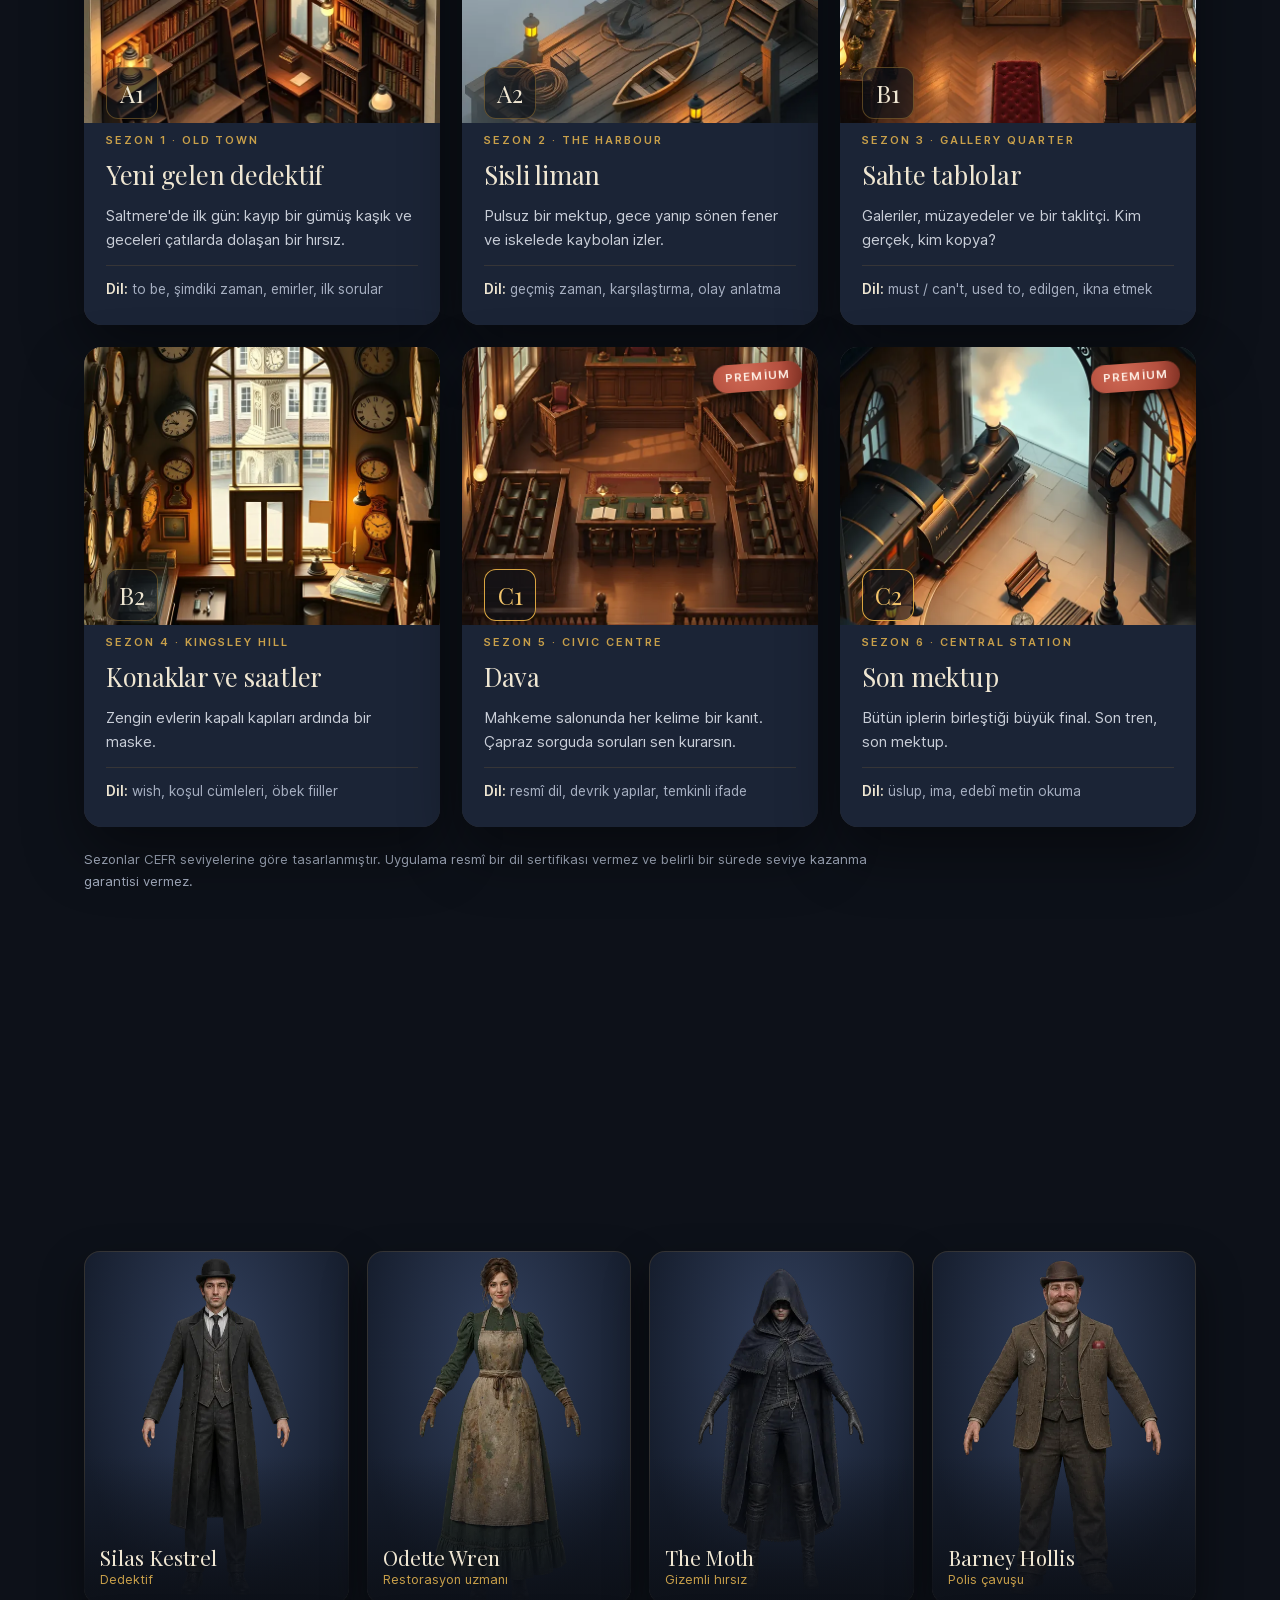
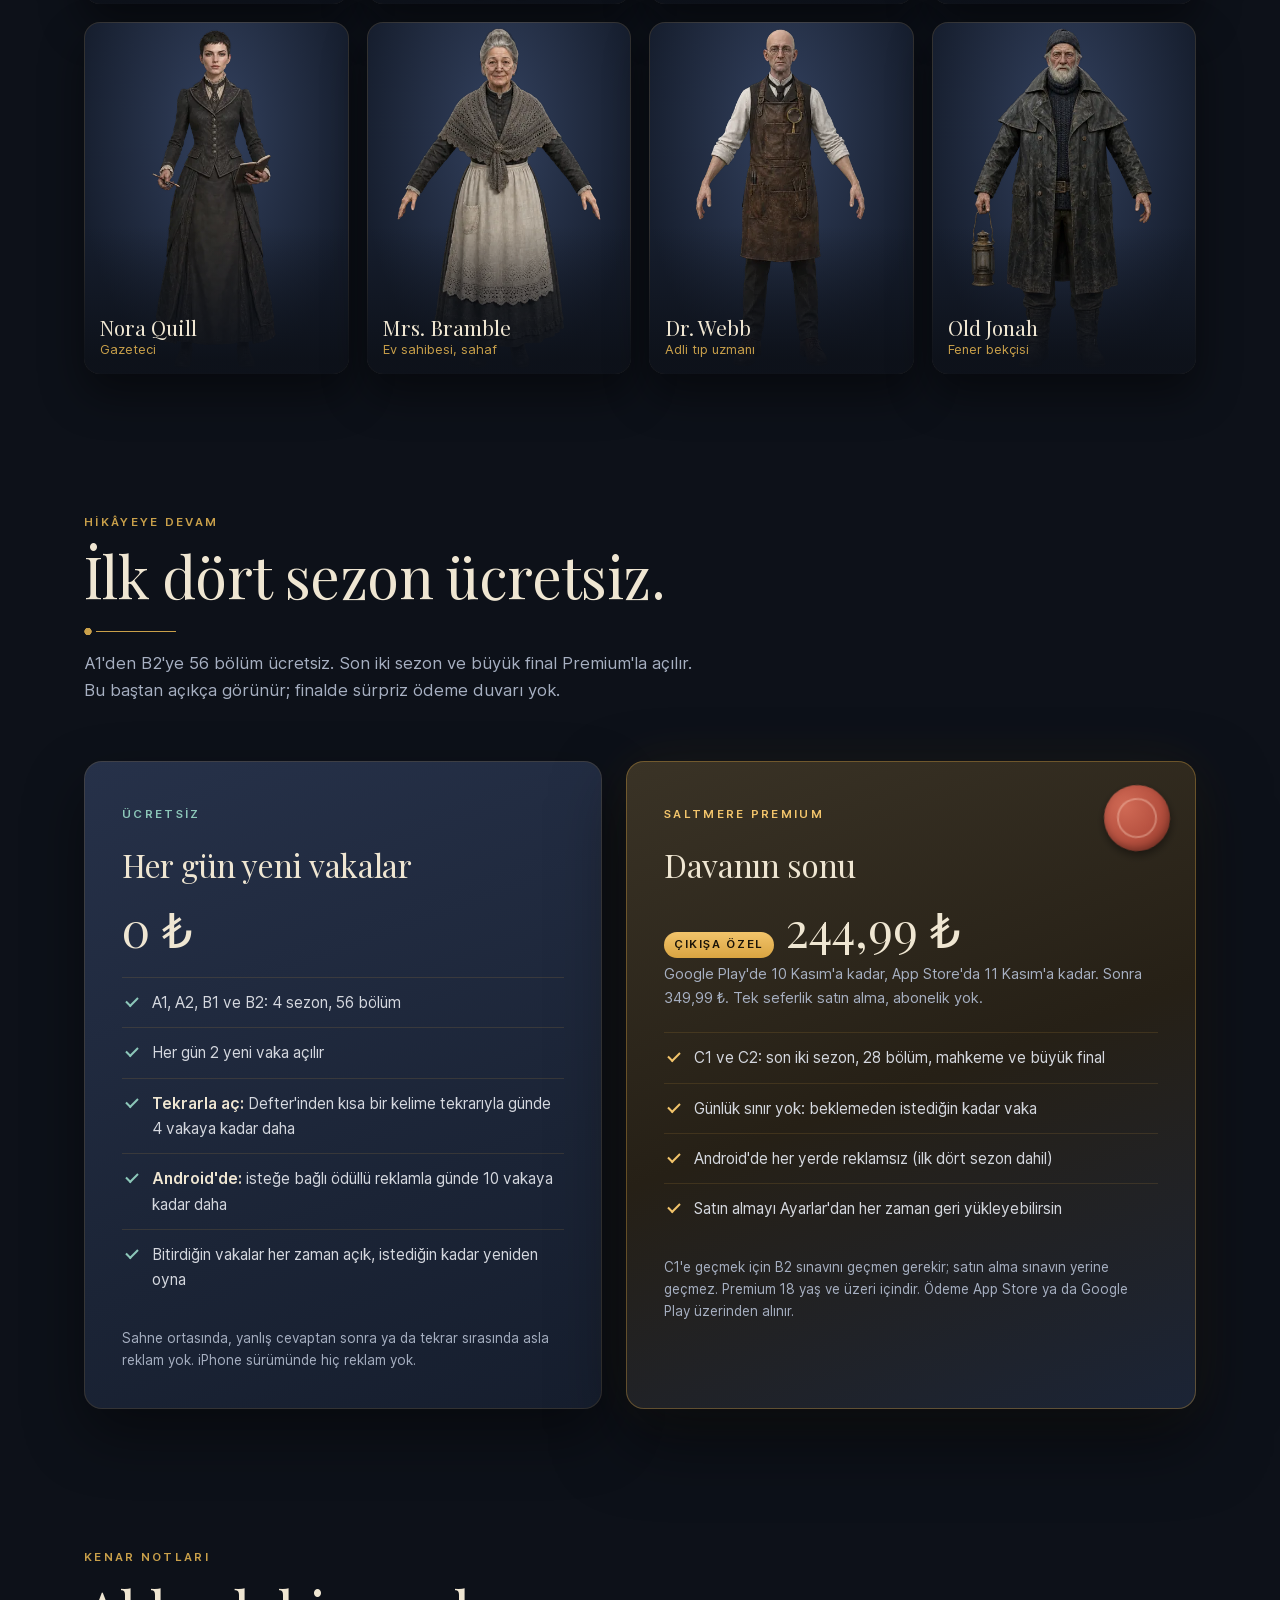
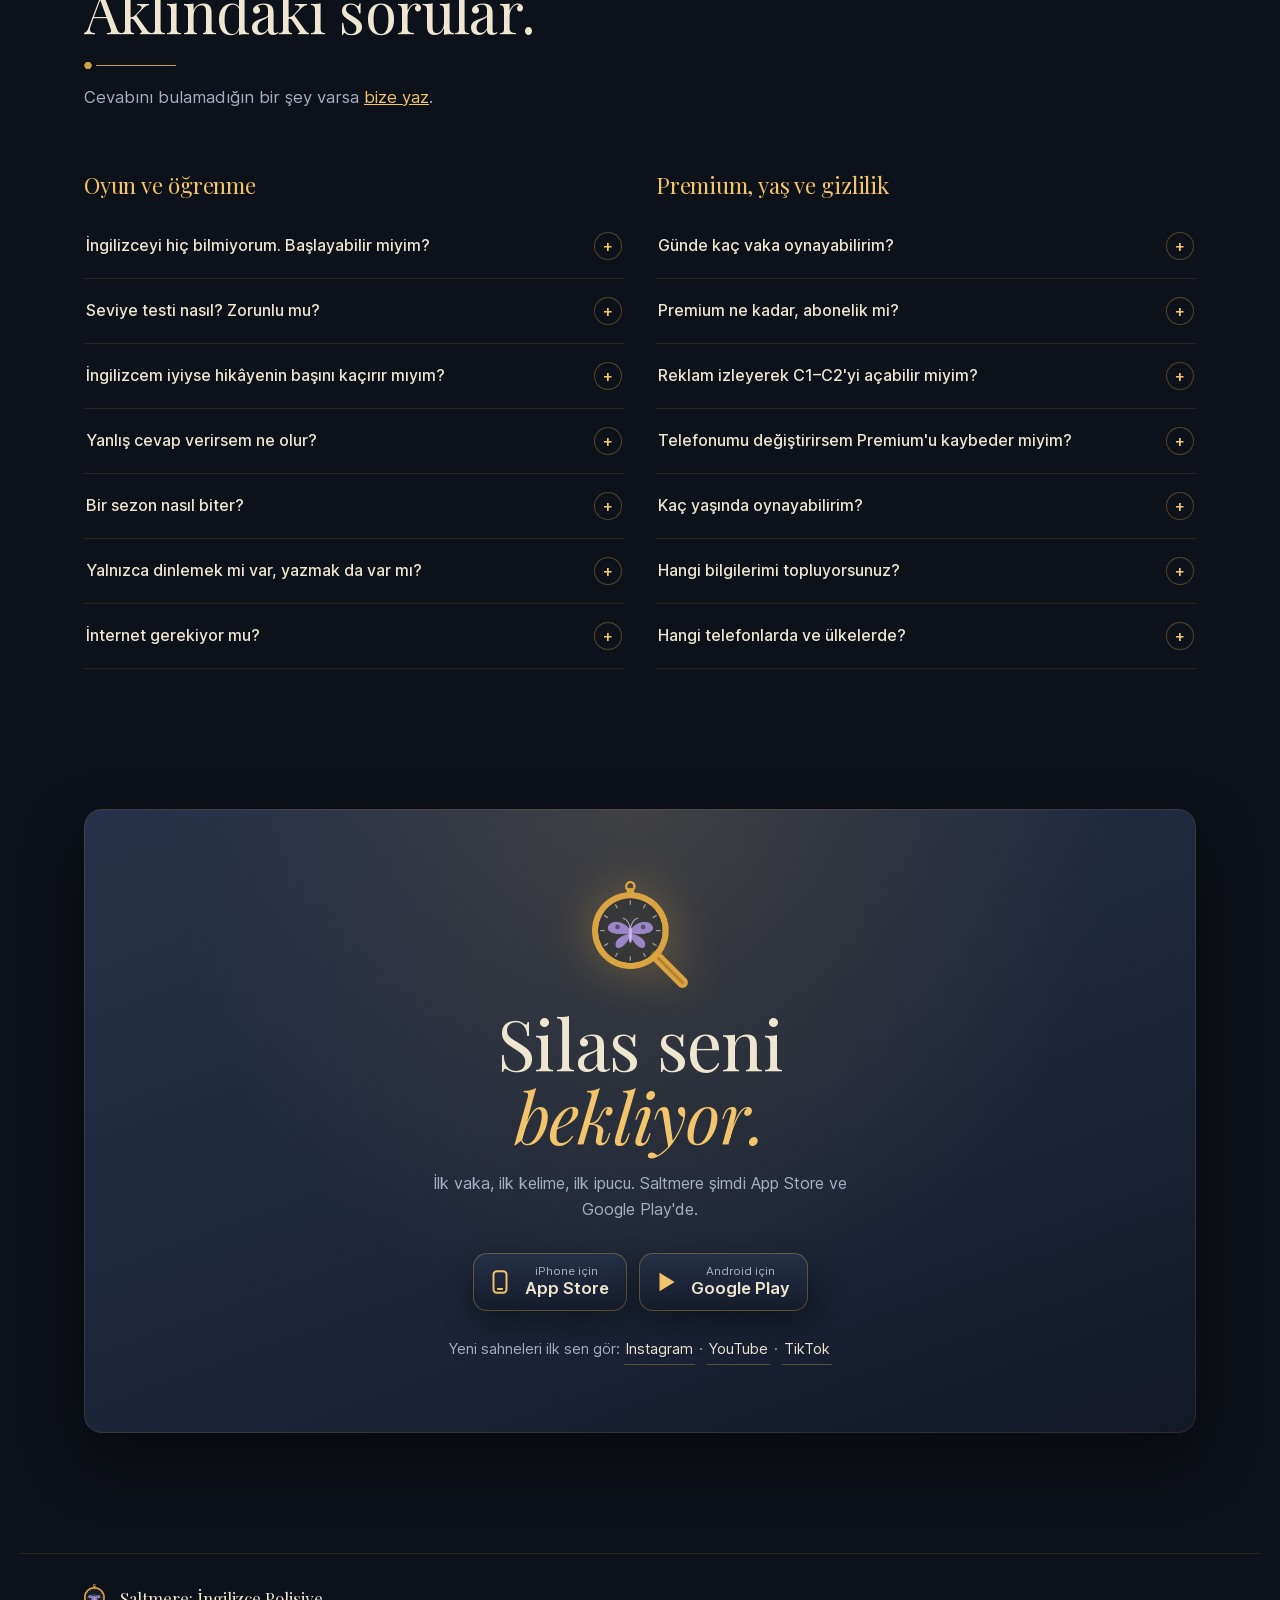
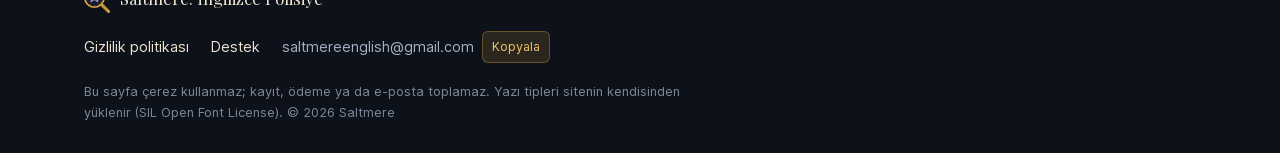
==== commit c5cd500a: "Fiyat: App Store çıkış indirimi 11 Kasım'a kadar" ====
--- a/index.html
+++ b/index.html
@@ -279,7 +279,7 @@
           <span class="plan-k">SALTMERE PREMIUM</span>
           <h3>Davanın sonu</h3>
           <p class="price"><span class="launch">Çıkışa özel</span>244,99 ₺</p>
-          <p class="price-sub">Google Play'de 10 Kasım'a kadar, App Store'da çıkışından itibaren 2 hafta. Sonra 349,99 ₺. Tek seferlik satın alma, abonelik yok.</p>
+          <p class="price-sub">Google Play'de 10 Kasım'a kadar, App Store'da 11 Kasım'a kadar. Sonra 349,99 ₺. Tek seferlik satın alma, abonelik yok.</p>
           <ul>
             <li>C1 ve C2: son iki sezon, 28 bölüm, mahkeme ve büyük final</li>
             <li>Günlük sınır yok: beklemeden istediğin kadar vaka</li>
@@ -313,7 +313,7 @@
         <div class="faq-group">
           <h3>Premium, yaş ve gizlilik</h3>
           <details><summary>Günde kaç vaka oynayabilirim?</summary><p>Ücretsiz planda her gün 2 yeni vaka açılır. Defter'indeki kelimelerle kısa bir tekrar yaparak ("Tekrarla aç") günde 4 vakaya kadar daha açabilirsin. Android'de isteğe bağlı ödüllü reklamla günde 10 vakaya kadar daha açılır. Premium'da günlük sınır yoktur. Bitirdiğin vakalar her zaman açıktır.</p></details>
-          <details><summary>Premium ne kadar, abonelik mi?</summary><p>Tek seferlik satın almadır, abonelik yoktur. Normal fiyatı 349,99 ₺; çıkışa özel 244,99 ₺ (Google Play'de 10 Kasım'a kadar, App Store'da çıkışından itibaren 2 hafta). C1 ve C2 sezonlarını açar, günlük vaka sınırını kaldırır ve Android'de reklamları kaldırır. Kesin fiyatı satın almadan önce mağaza gösterir.</p></details>
+          <details><summary>Premium ne kadar, abonelik mi?</summary><p>Tek seferlik satın almadır, abonelik yoktur. Normal fiyatı 349,99 ₺; çıkışa özel 244,99 ₺ (Google Play'de 10 Kasım'a kadar, App Store'da 11 Kasım'a kadar). C1 ve C2 sezonlarını açar, günlük vaka sınırını kaldırır ve Android'de reklamları kaldırır. Kesin fiyatı satın almadan önce mağaza gösterir.</p></details>
           <details><summary>Reklam izleyerek C1–C2'yi açabilir miyim?</summary><p>Hayır. Reklam yalnızca ücretsiz sezonlarda ek vaka açar. C1 ve C2 yalnızca Premium ile açılır, ayrıca C1'e geçmek için B2 sınavını geçmen gerekir.</p></details>
           <details><summary>Telefonumu değiştirirsem Premium'u kaybeder miyim?</summary><p>Hayır. Aynı App Store ya da Google Play hesabıyla Ayarlar → Saltmere Premium → "Satın alımımı geri yükle" demen yeterli.</p></details>
           <details><summary>Kaç yaşında oynayabilirim?</summary><p>Saltmere 13 yaş ve üzeri içindir. 13–17 yaş arası oyuncular ücretsiz sezonların tamamını oynar ve ilerlemeleri yalnızca kendi telefonlarında kalır. Reklam, satın alma ve bulut yedeği 18 yaşında açılır.</p></details>
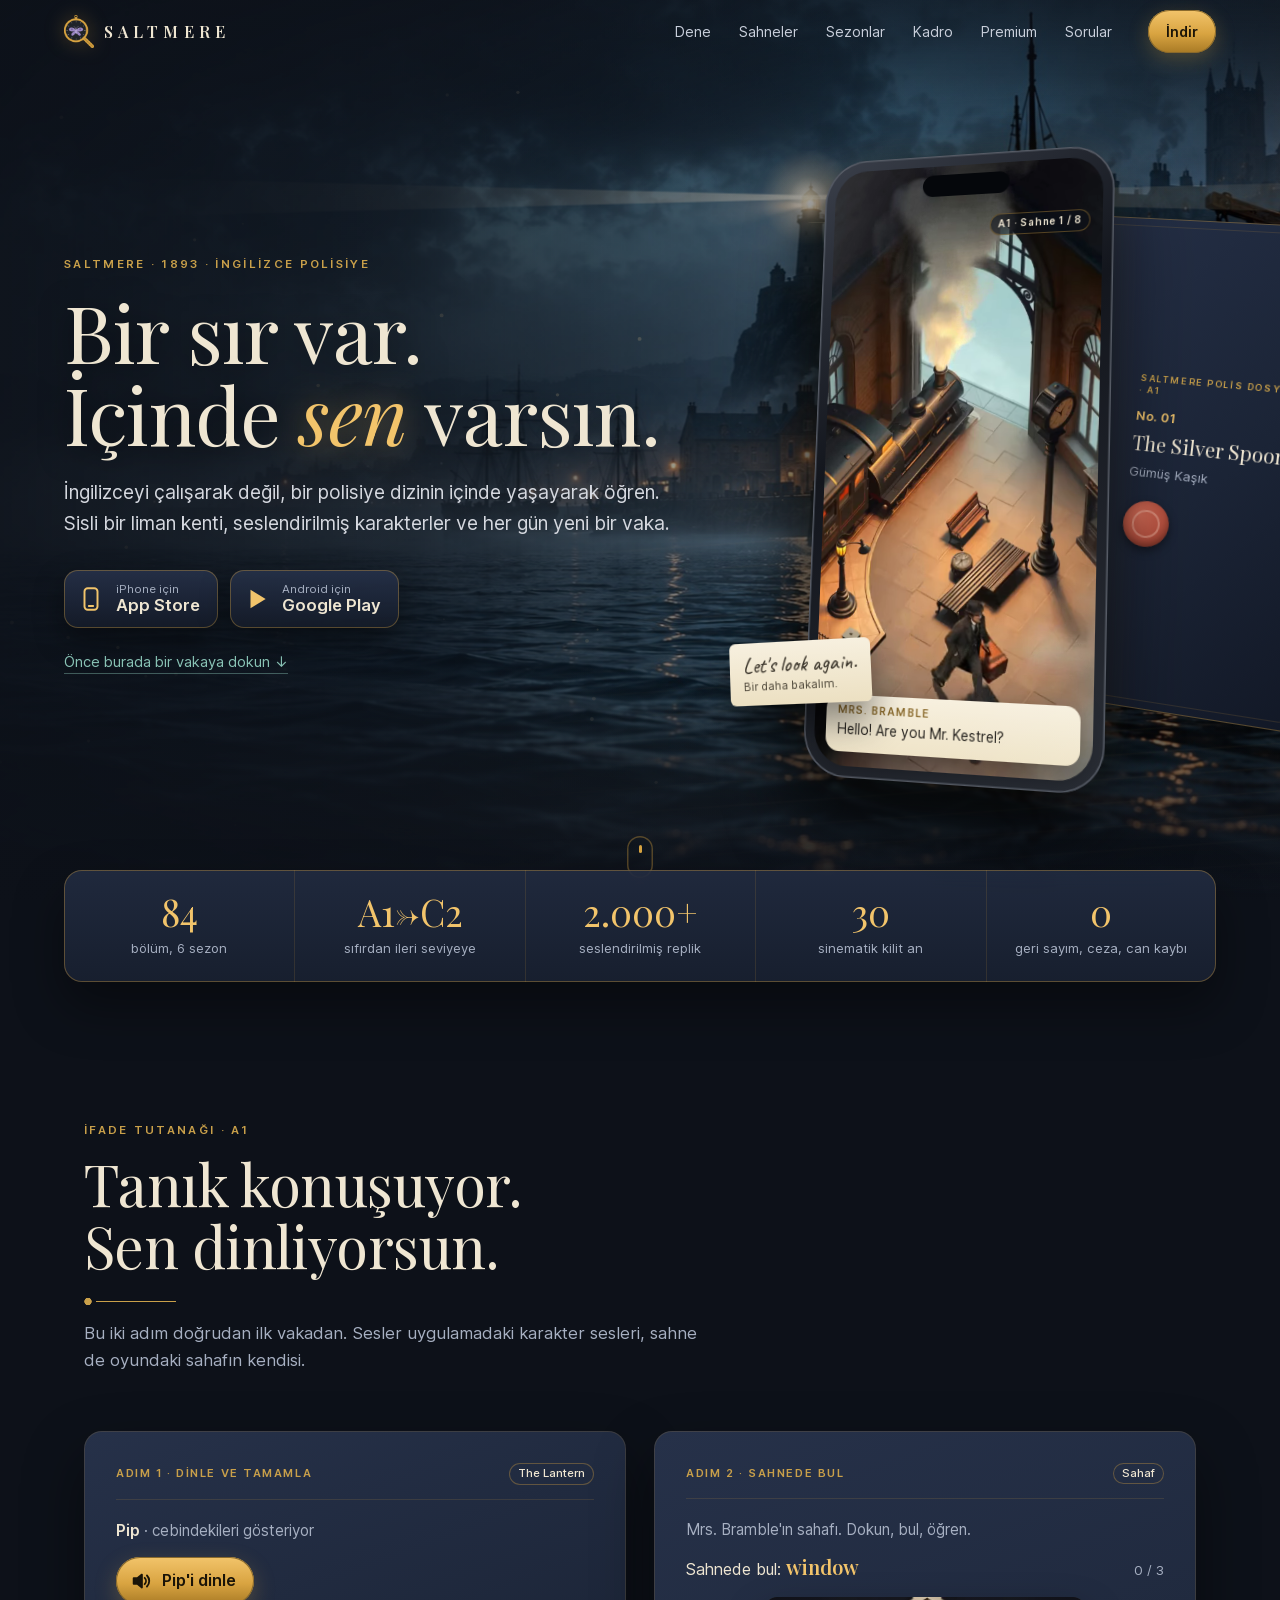
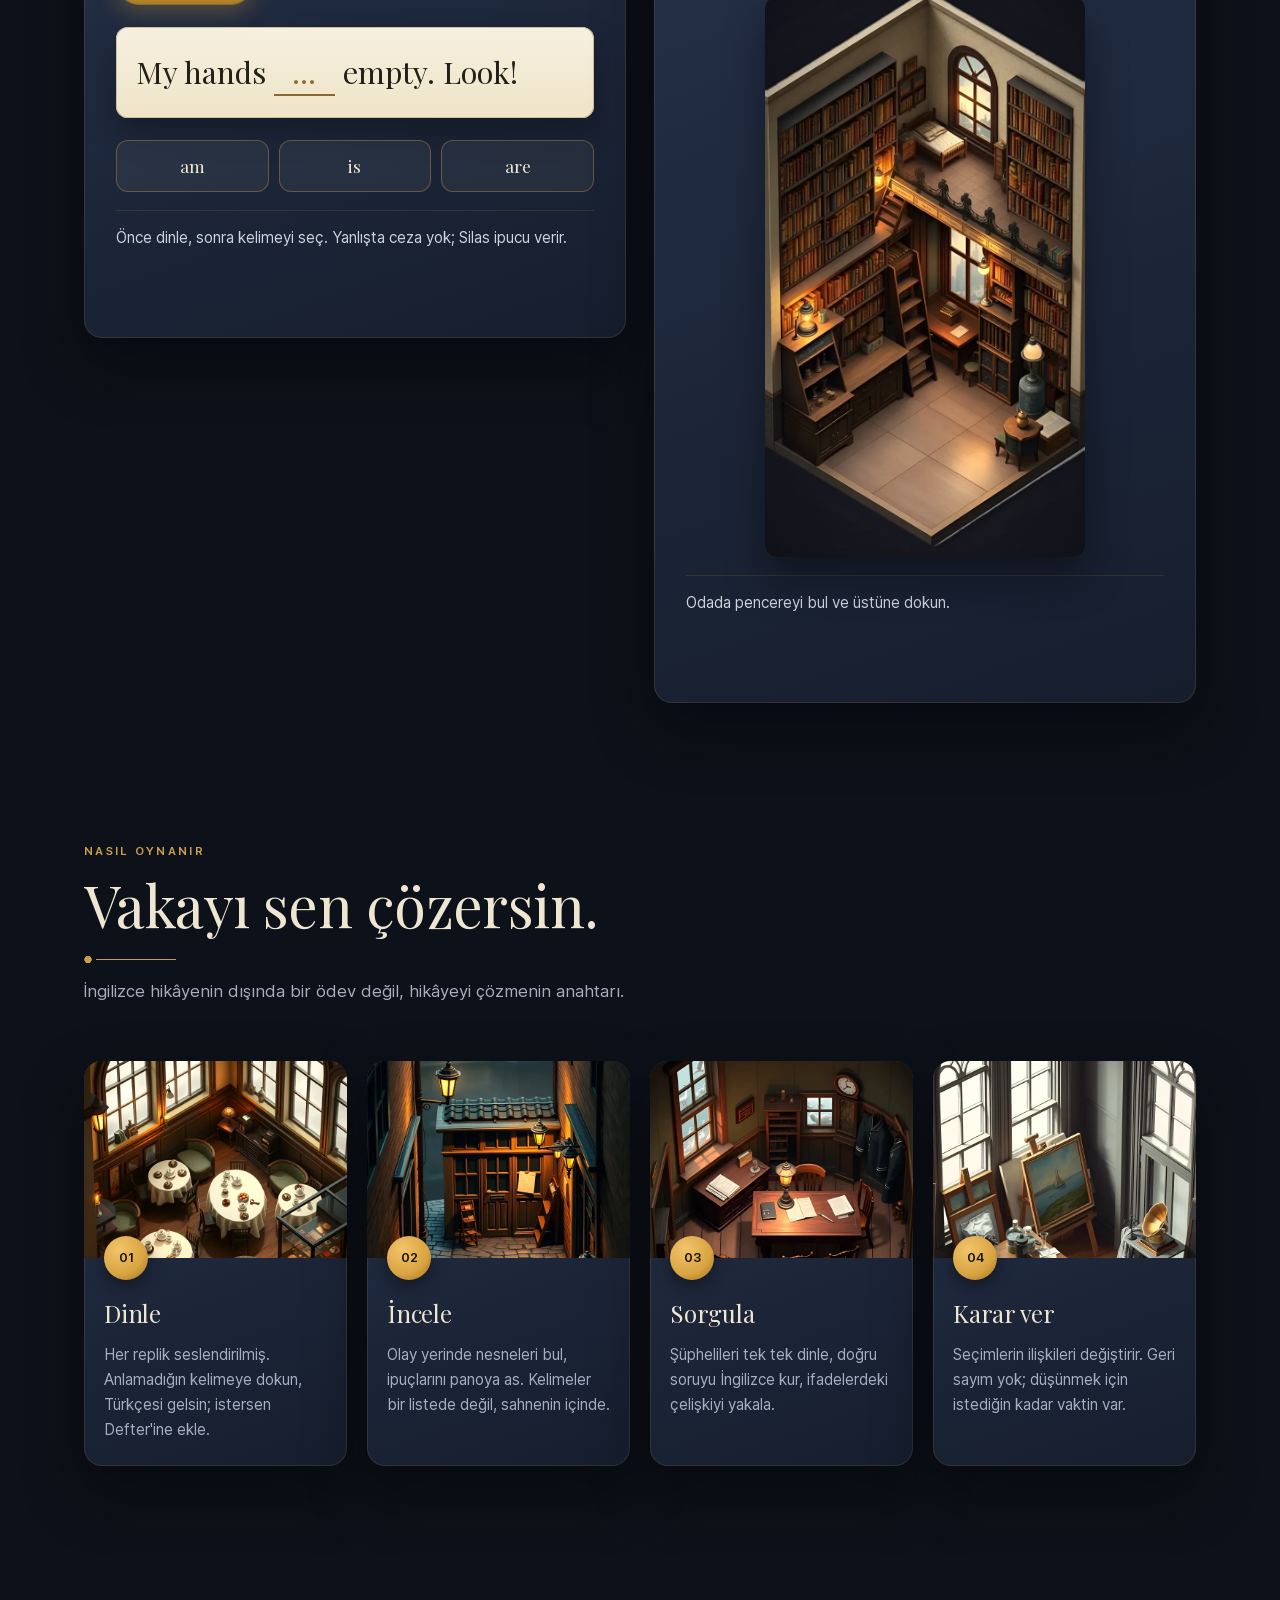
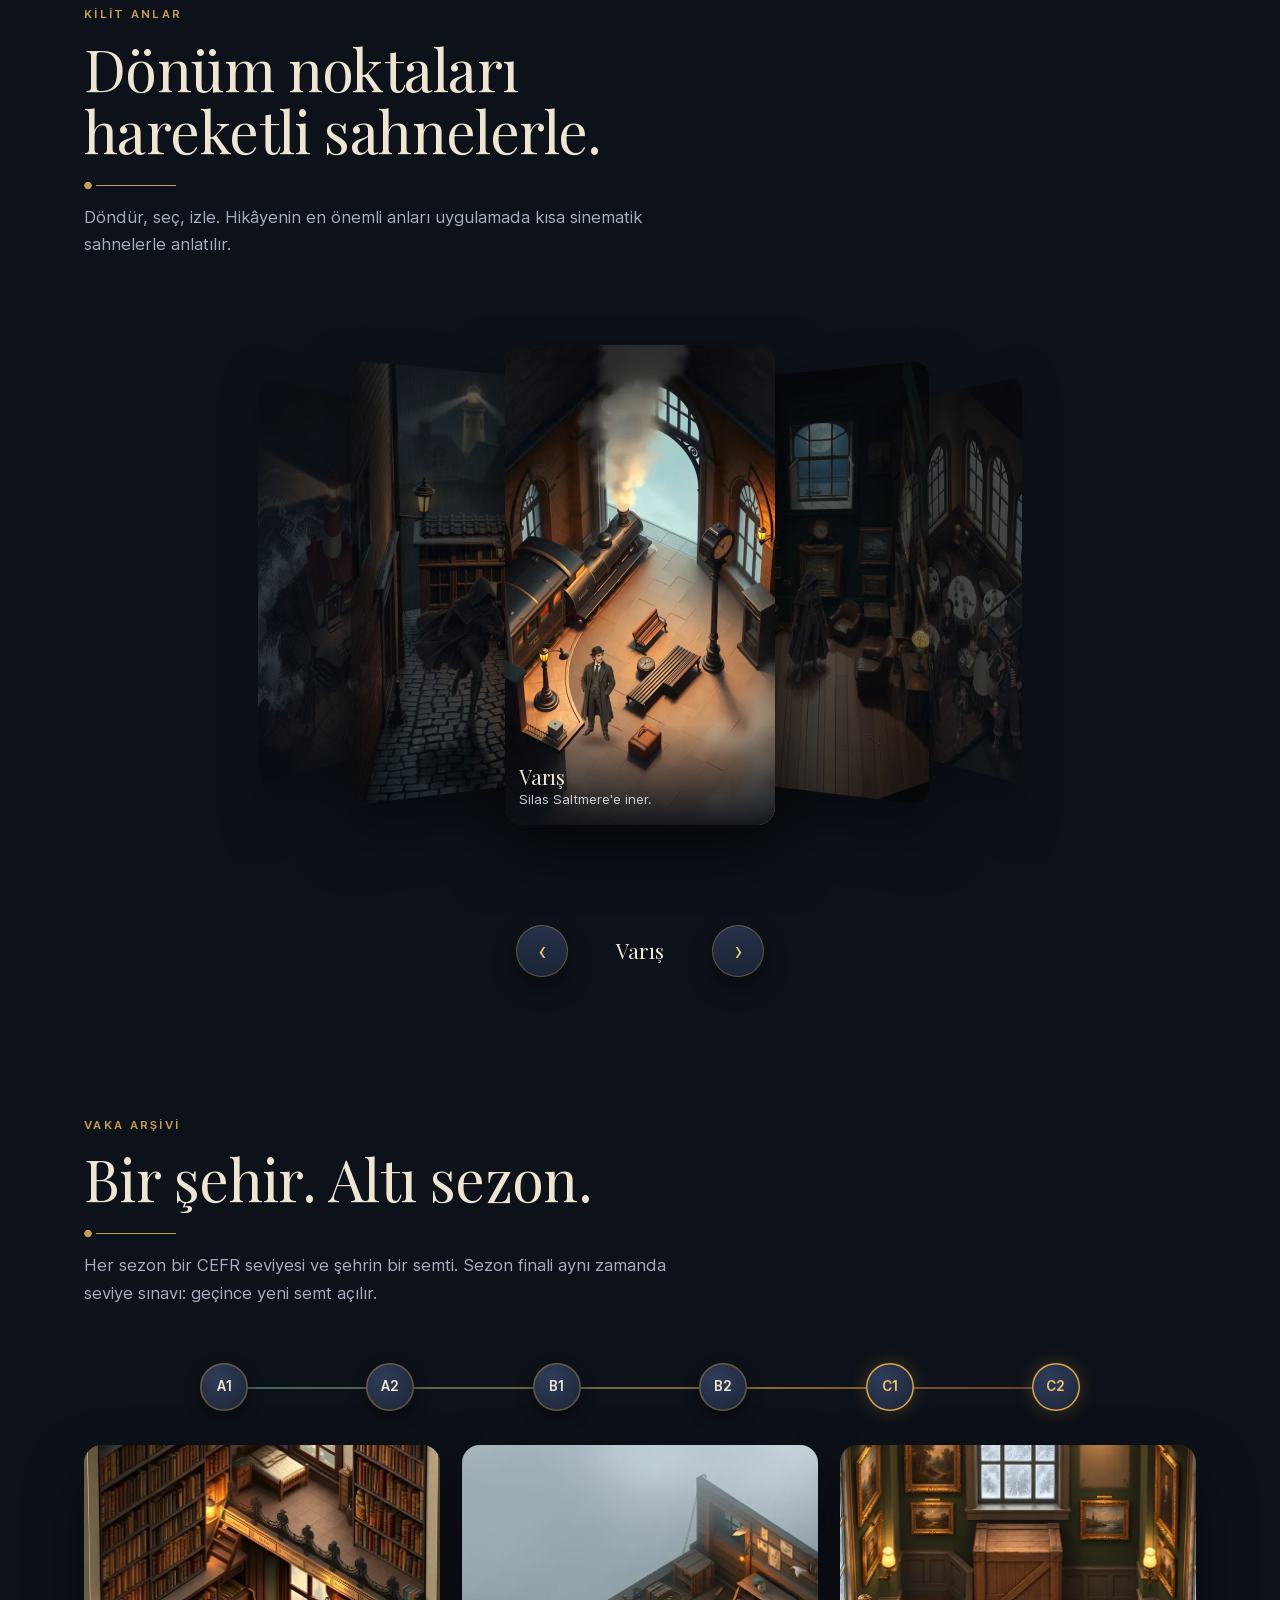
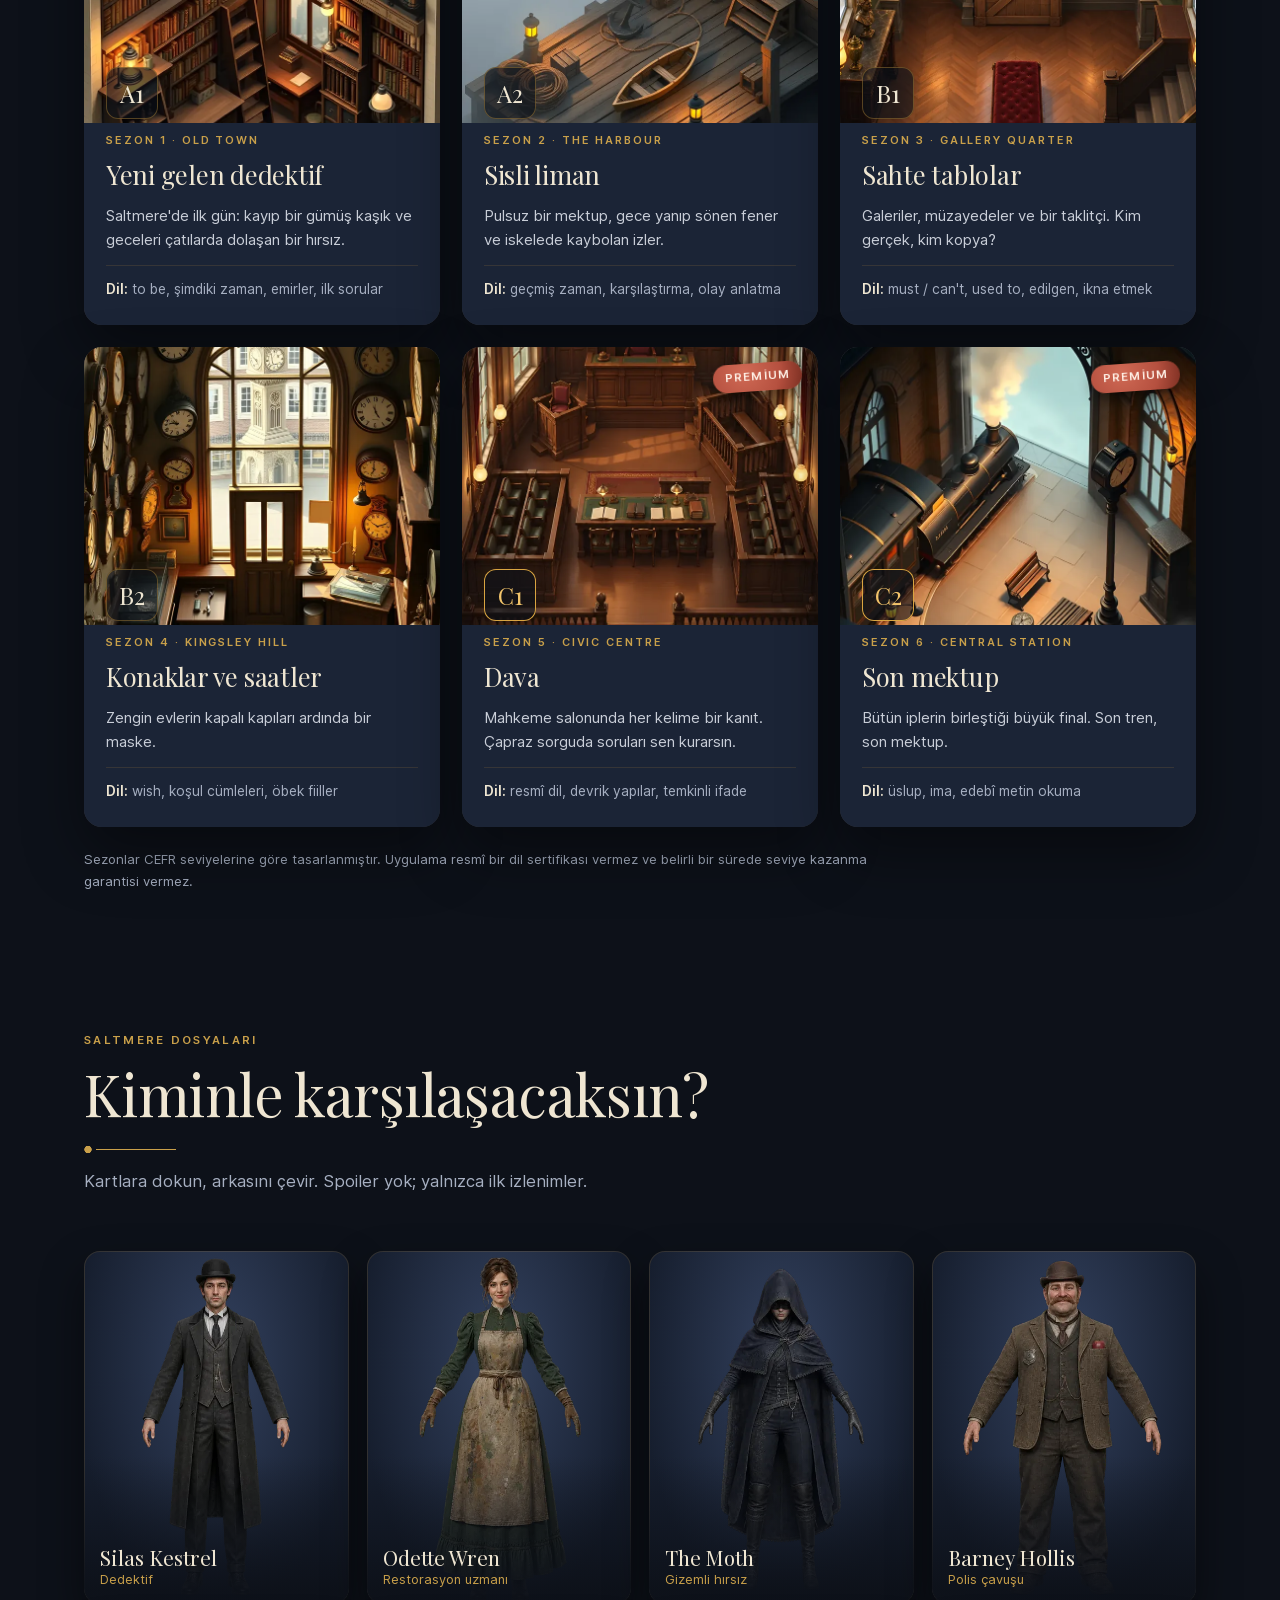
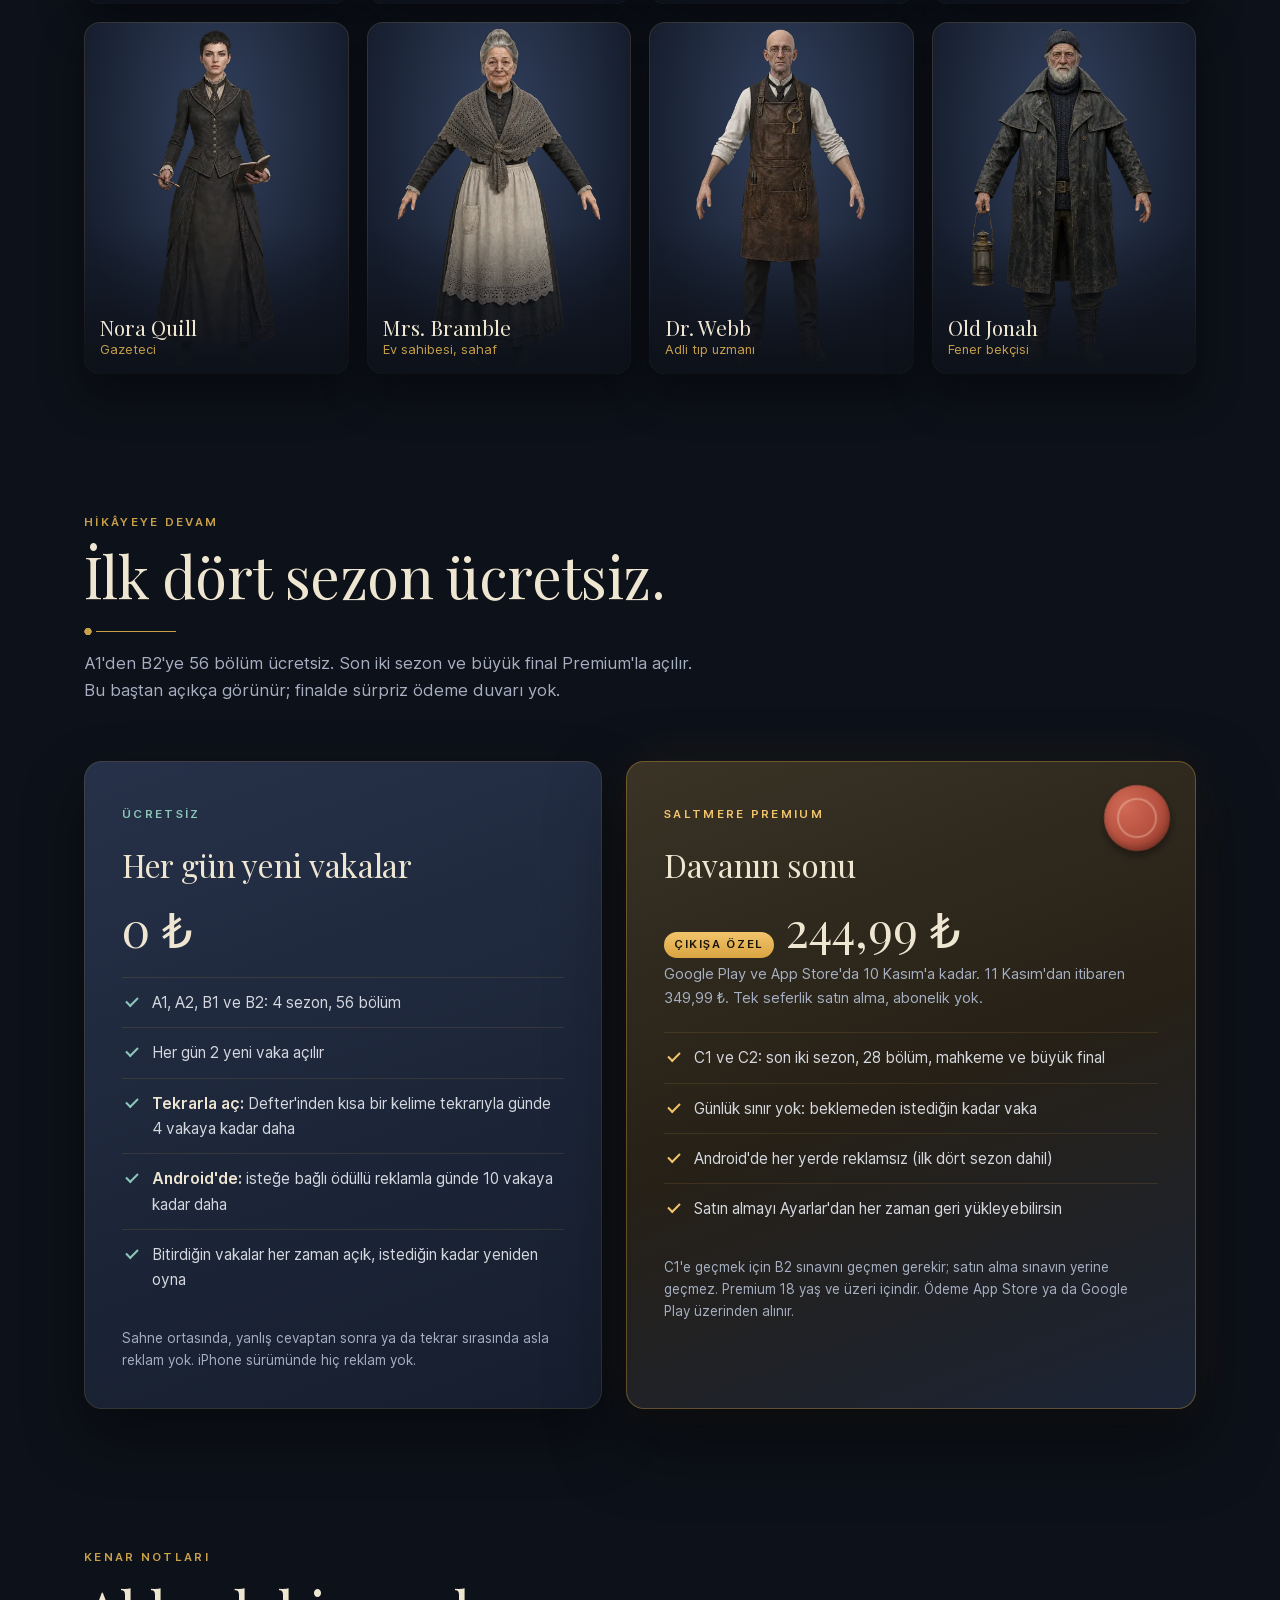
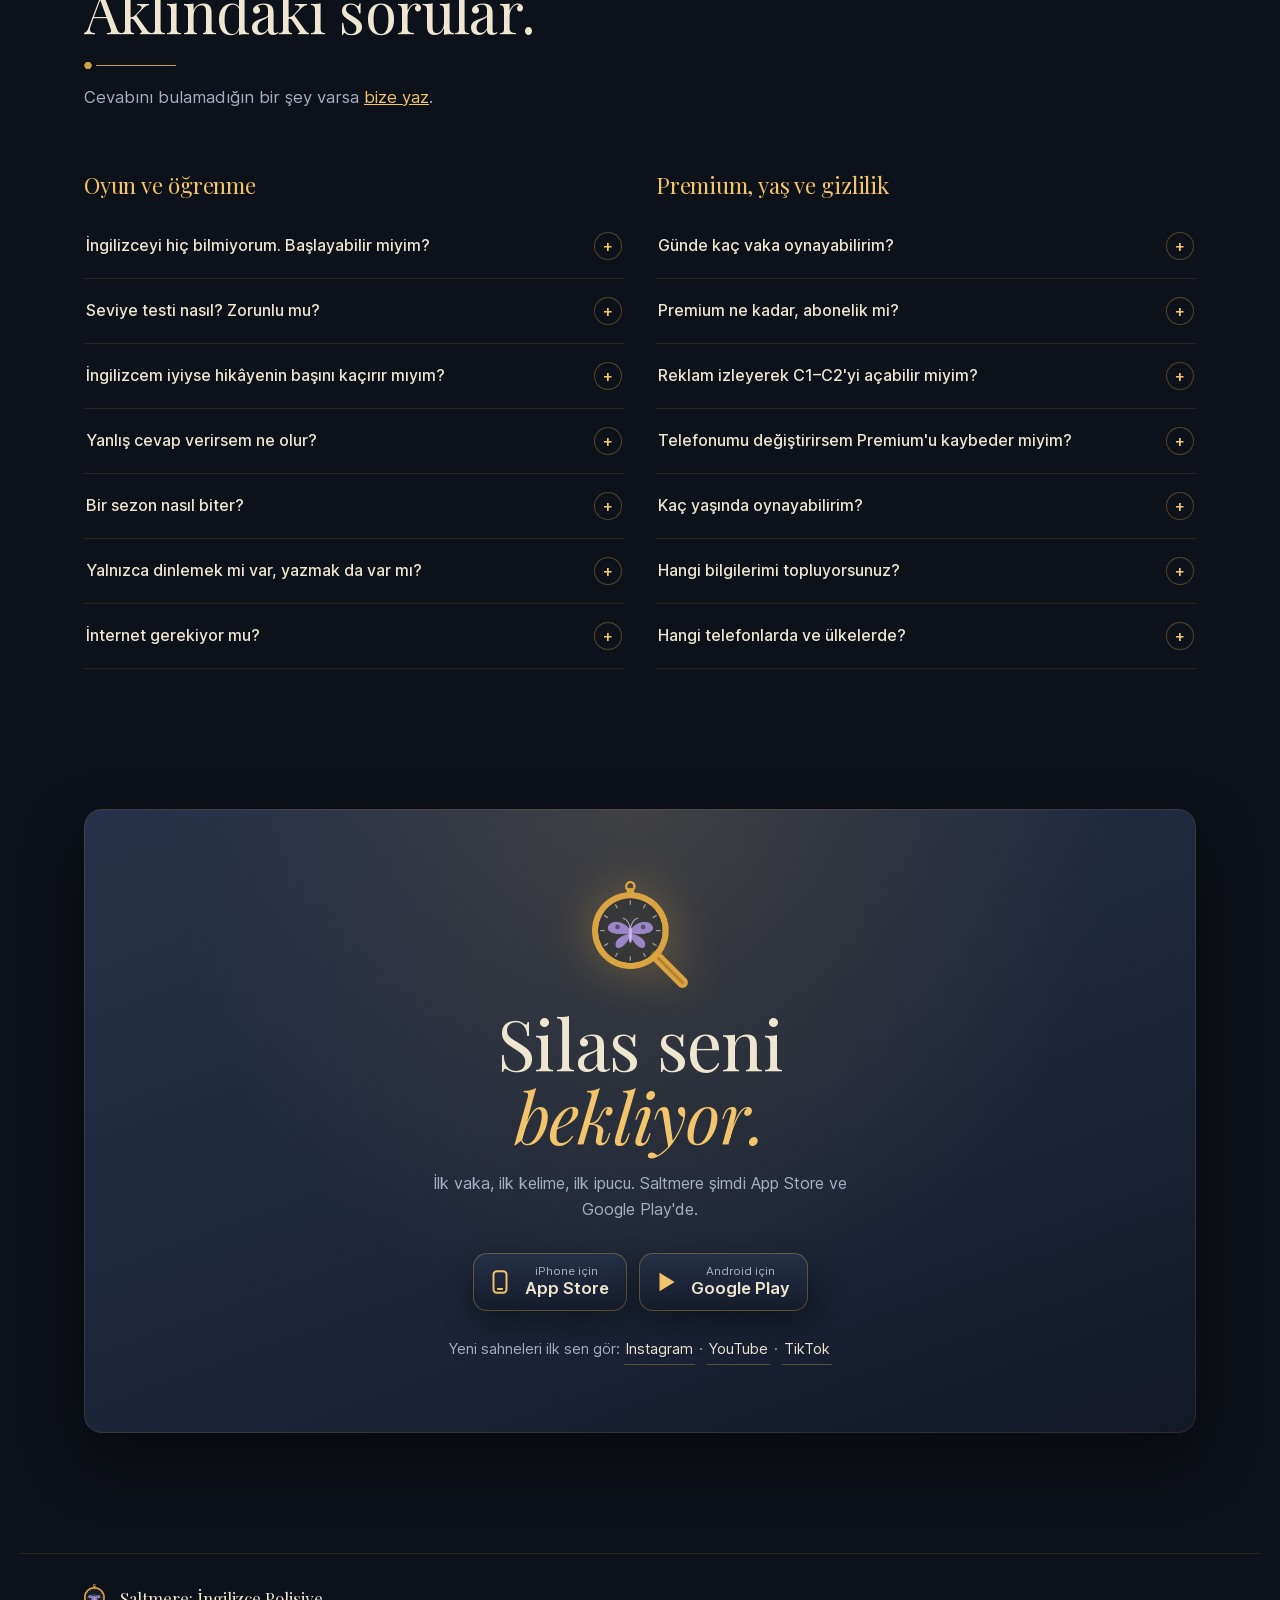
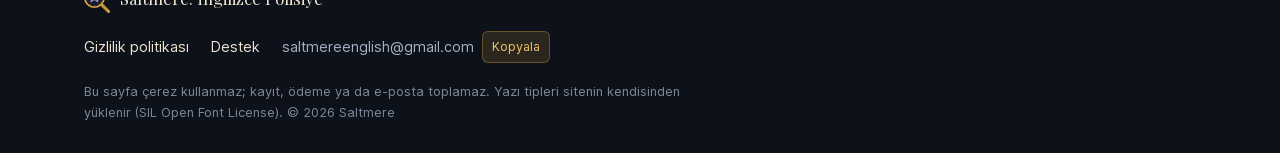
==== commit ba82ac5f: "Fiyat: iki mağazada çıkış indirimi 10 Kasım'a kadar" ====
--- a/index.html
+++ b/index.html
@@ -279,7 +279,7 @@
           <span class="plan-k">SALTMERE PREMIUM</span>
           <h3>Davanın sonu</h3>
           <p class="price"><span class="launch">Çıkışa özel</span>244,99 ₺</p>
-          <p class="price-sub">Google Play'de 10 Kasım'a kadar, App Store'da 11 Kasım'a kadar. Sonra 349,99 ₺. Tek seferlik satın alma, abonelik yok.</p>
+          <p class="price-sub">Google Play ve App Store'da 10 Kasım'a kadar. 11 Kasım'dan itibaren 349,99 ₺. Tek seferlik satın alma, abonelik yok.</p>
           <ul>
             <li>C1 ve C2: son iki sezon, 28 bölüm, mahkeme ve büyük final</li>
             <li>Günlük sınır yok: beklemeden istediğin kadar vaka</li>
@@ -313,7 +313,7 @@
         <div class="faq-group">
           <h3>Premium, yaş ve gizlilik</h3>
           <details><summary>Günde kaç vaka oynayabilirim?</summary><p>Ücretsiz planda her gün 2 yeni vaka açılır. Defter'indeki kelimelerle kısa bir tekrar yaparak ("Tekrarla aç") günde 4 vakaya kadar daha açabilirsin. Android'de isteğe bağlı ödüllü reklamla günde 10 vakaya kadar daha açılır. Premium'da günlük sınır yoktur. Bitirdiğin vakalar her zaman açıktır.</p></details>
-          <details><summary>Premium ne kadar, abonelik mi?</summary><p>Tek seferlik satın almadır, abonelik yoktur. Normal fiyatı 349,99 ₺; çıkışa özel 244,99 ₺ (Google Play'de 10 Kasım'a kadar, App Store'da 11 Kasım'a kadar). C1 ve C2 sezonlarını açar, günlük vaka sınırını kaldırır ve Android'de reklamları kaldırır. Kesin fiyatı satın almadan önce mağaza gösterir.</p></details>
+          <details><summary>Premium ne kadar, abonelik mi?</summary><p>Tek seferlik satın almadır, abonelik yoktur. Normal fiyatı 349,99 ₺; çıkışa özel 244,99 ₺ (Google Play ve App Store'da 10 Kasım'a kadar). C1 ve C2 sezonlarını açar, günlük vaka sınırını kaldırır ve Android'de reklamları kaldırır. Kesin fiyatı satın almadan önce mağaza gösterir.</p></details>
           <details><summary>Reklam izleyerek C1–C2'yi açabilir miyim?</summary><p>Hayır. Reklam yalnızca ücretsiz sezonlarda ek vaka açar. C1 ve C2 yalnızca Premium ile açılır, ayrıca C1'e geçmek için B2 sınavını geçmen gerekir.</p></details>
           <details><summary>Telefonumu değiştirirsem Premium'u kaybeder miyim?</summary><p>Hayır. Aynı App Store ya da Google Play hesabıyla Ayarlar → Saltmere Premium → "Satın alımımı geri yükle" demen yeterli.</p></details>
           <details><summary>Kaç yaşında oynayabilirim?</summary><p>Saltmere 13 yaş ve üzeri içindir. 13–17 yaş arası oyuncular ücretsiz sezonların tamamını oynar ve ilerlemeleri yalnızca kendi telefonlarında kalır. Reklam, satın alma ve bulut yedeği 18 yaşında açılır.</p></details>
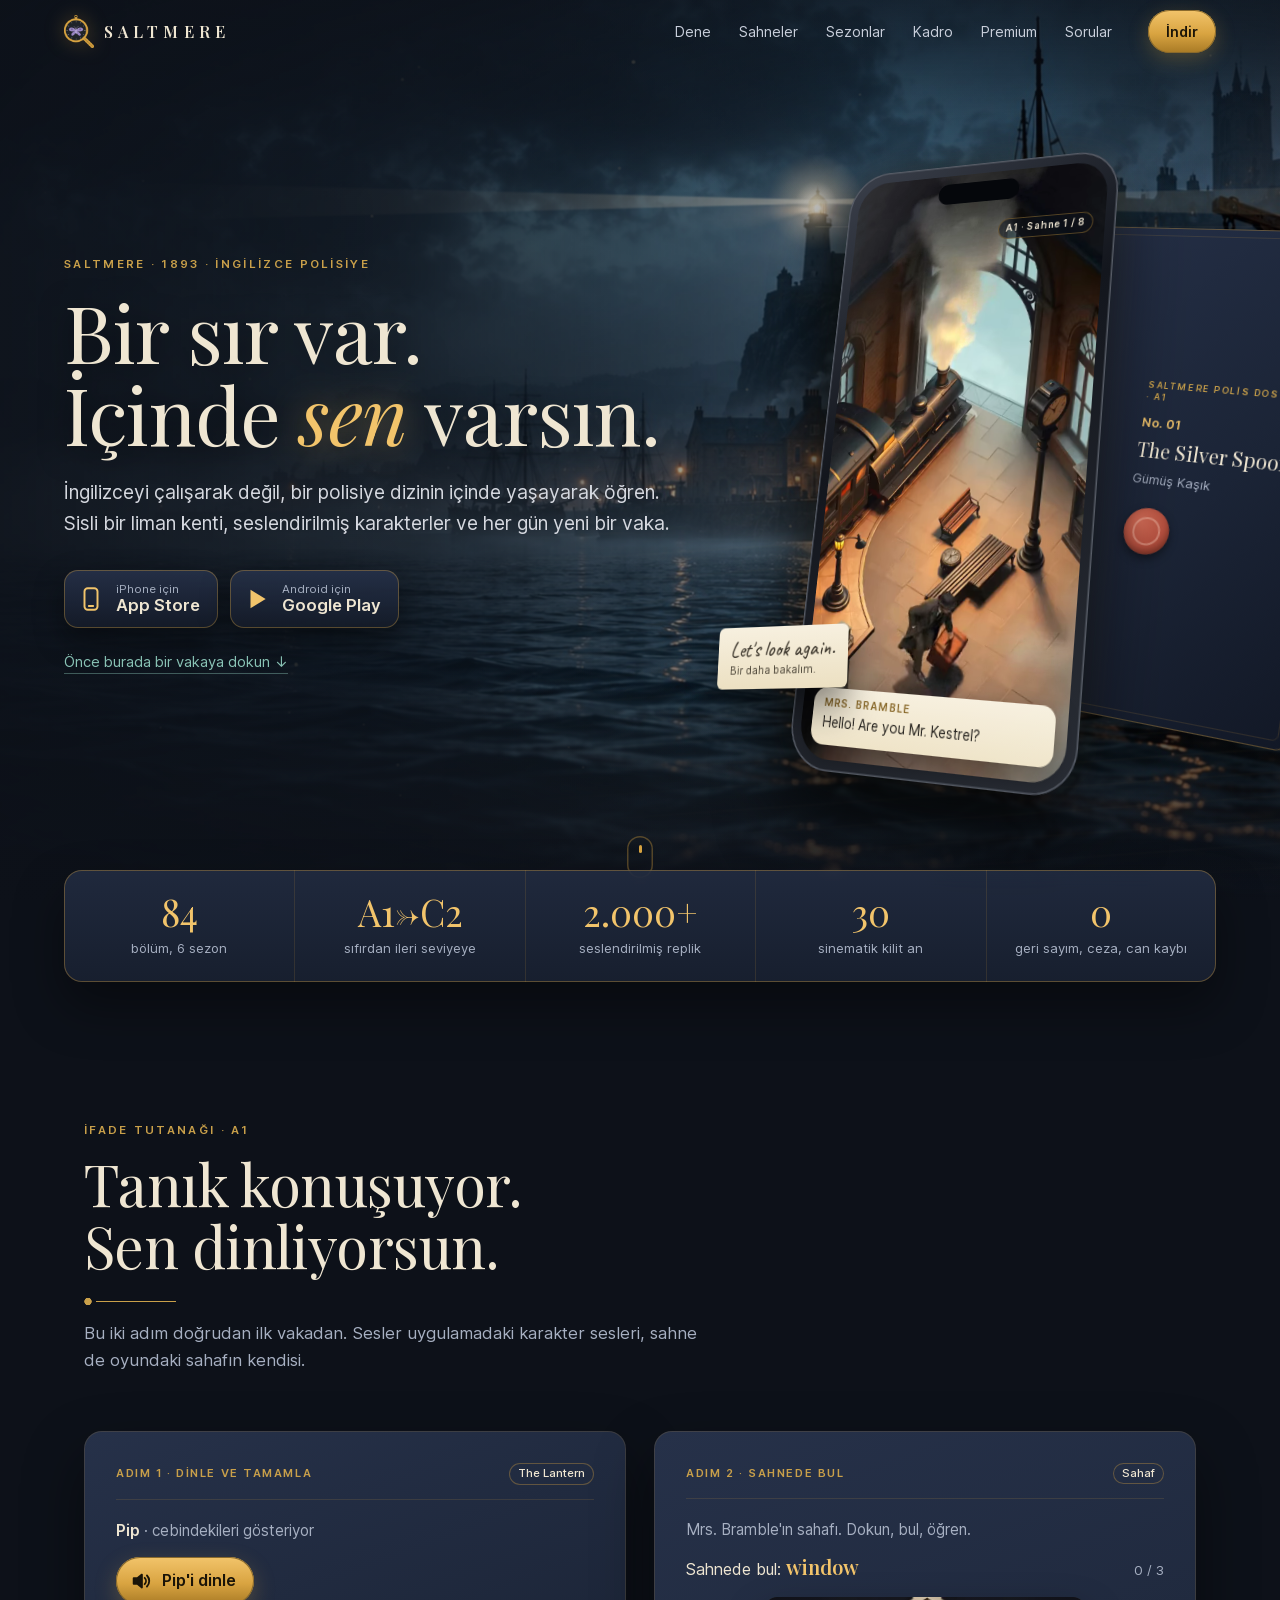
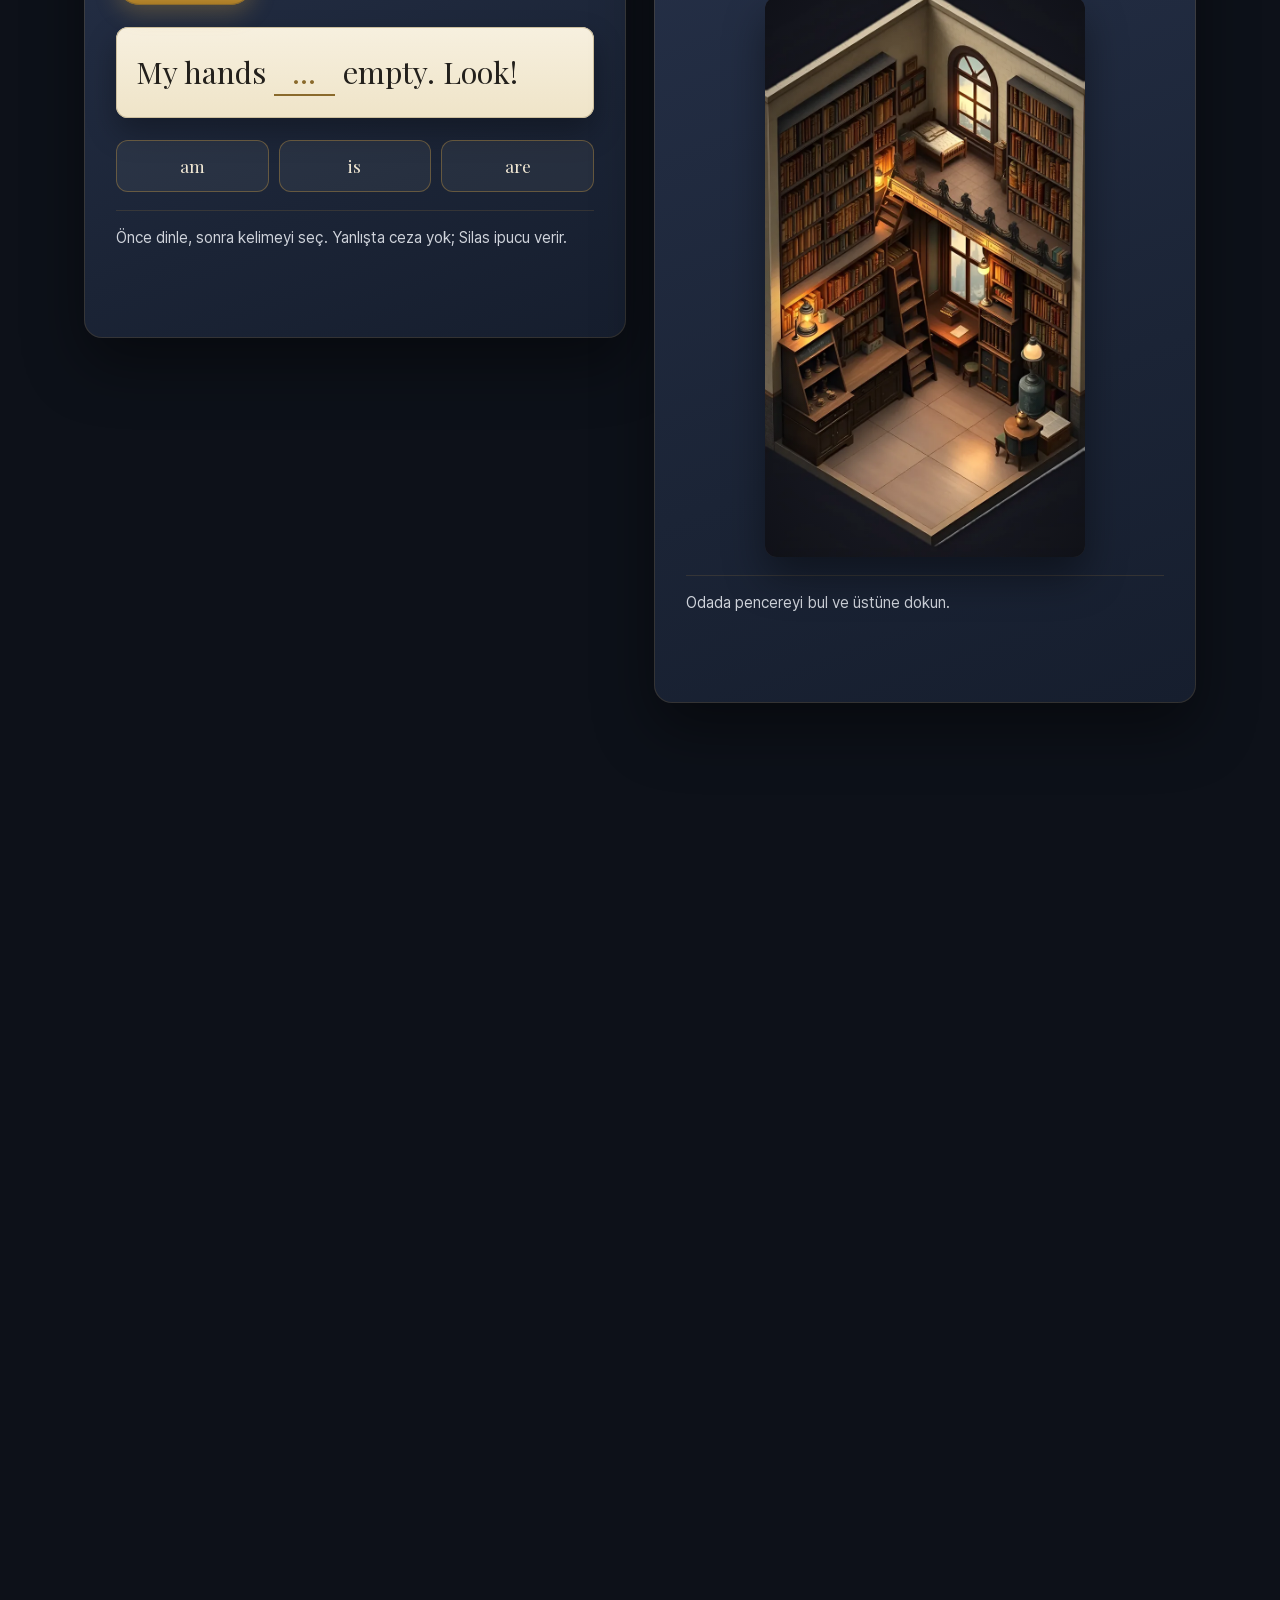
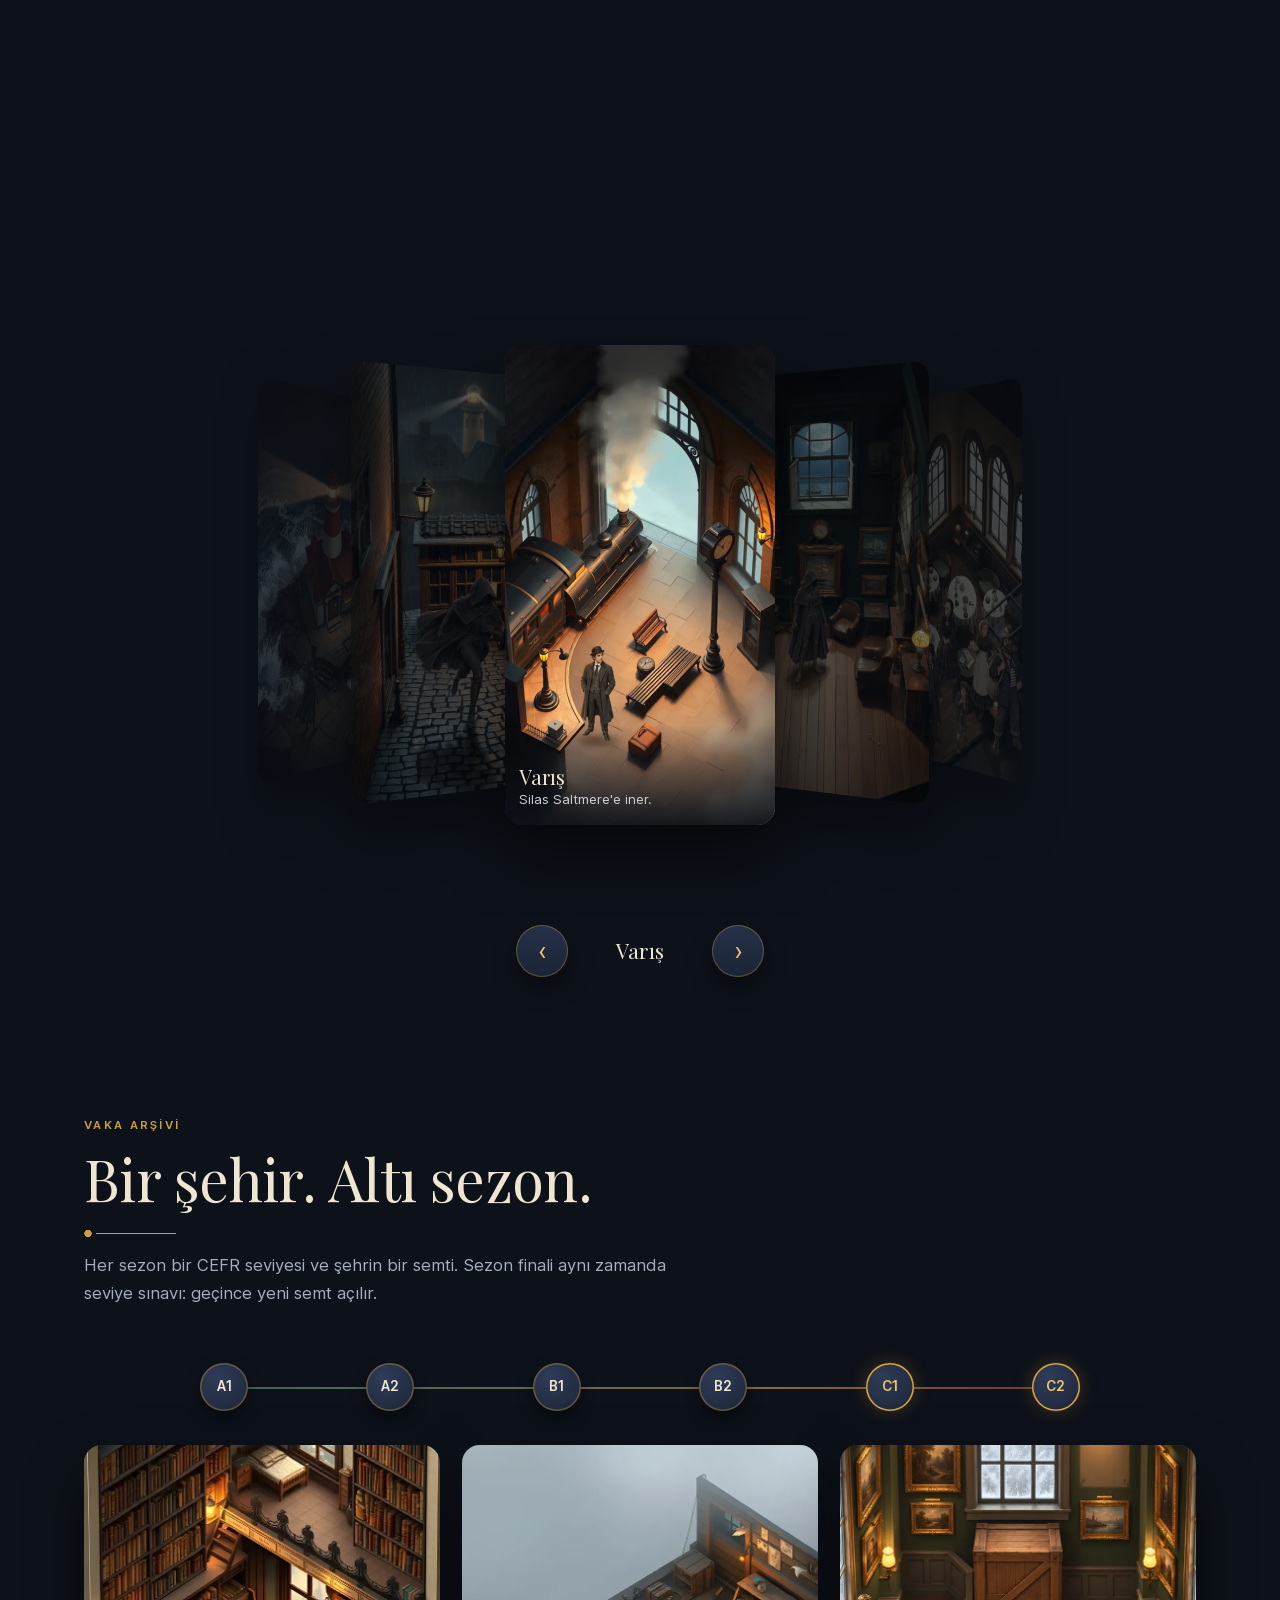
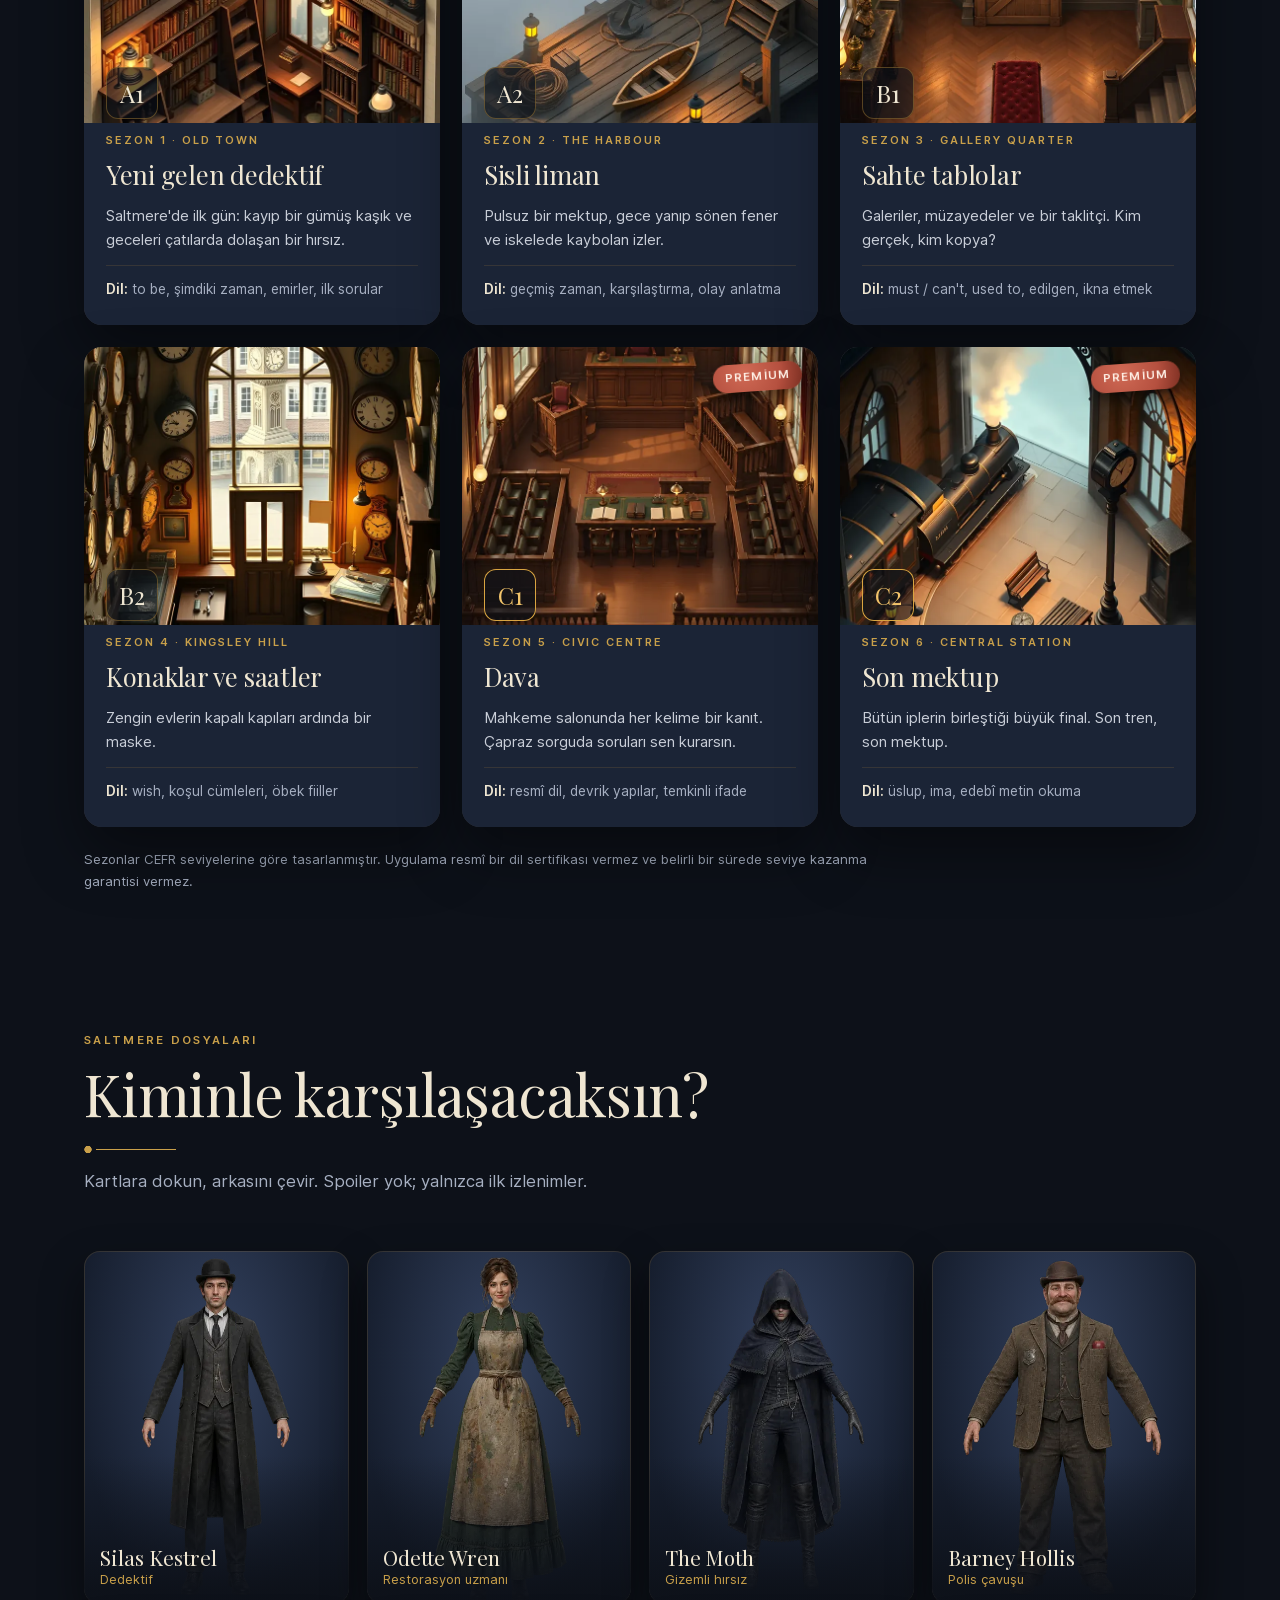
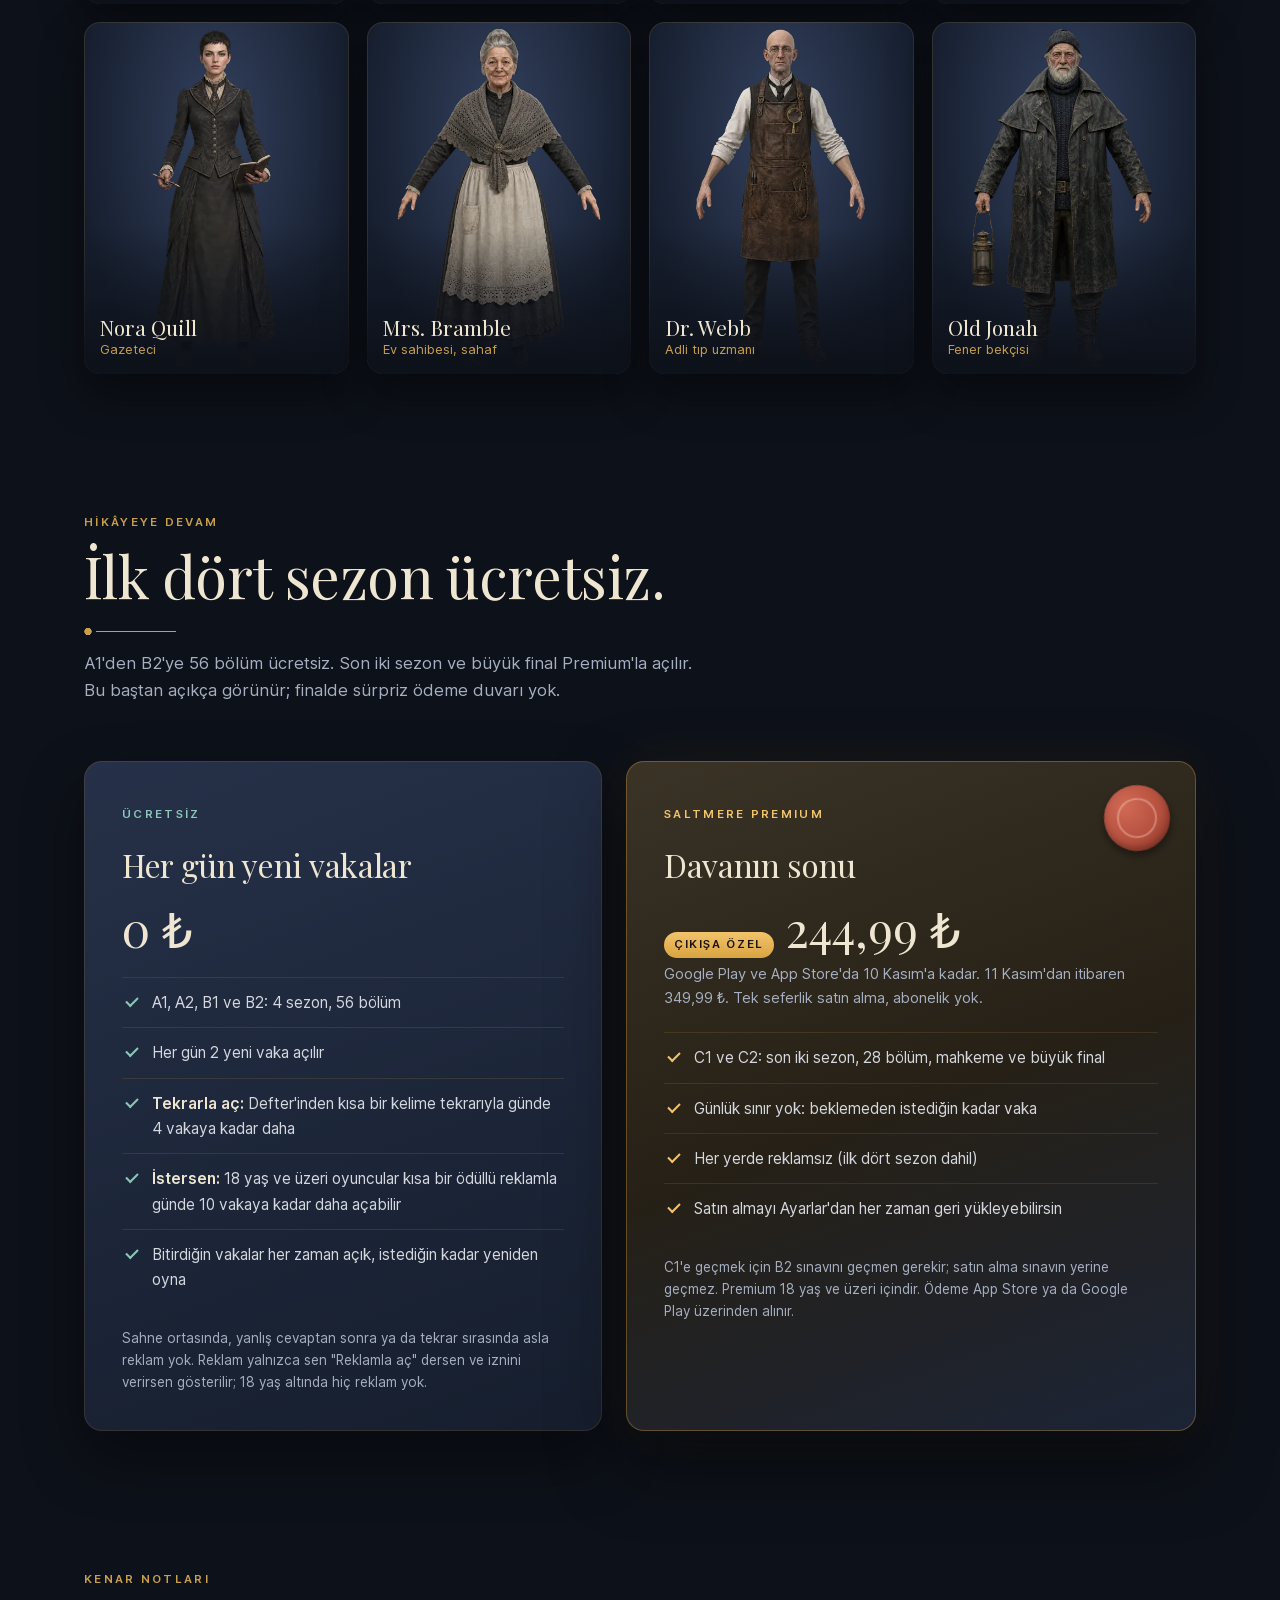
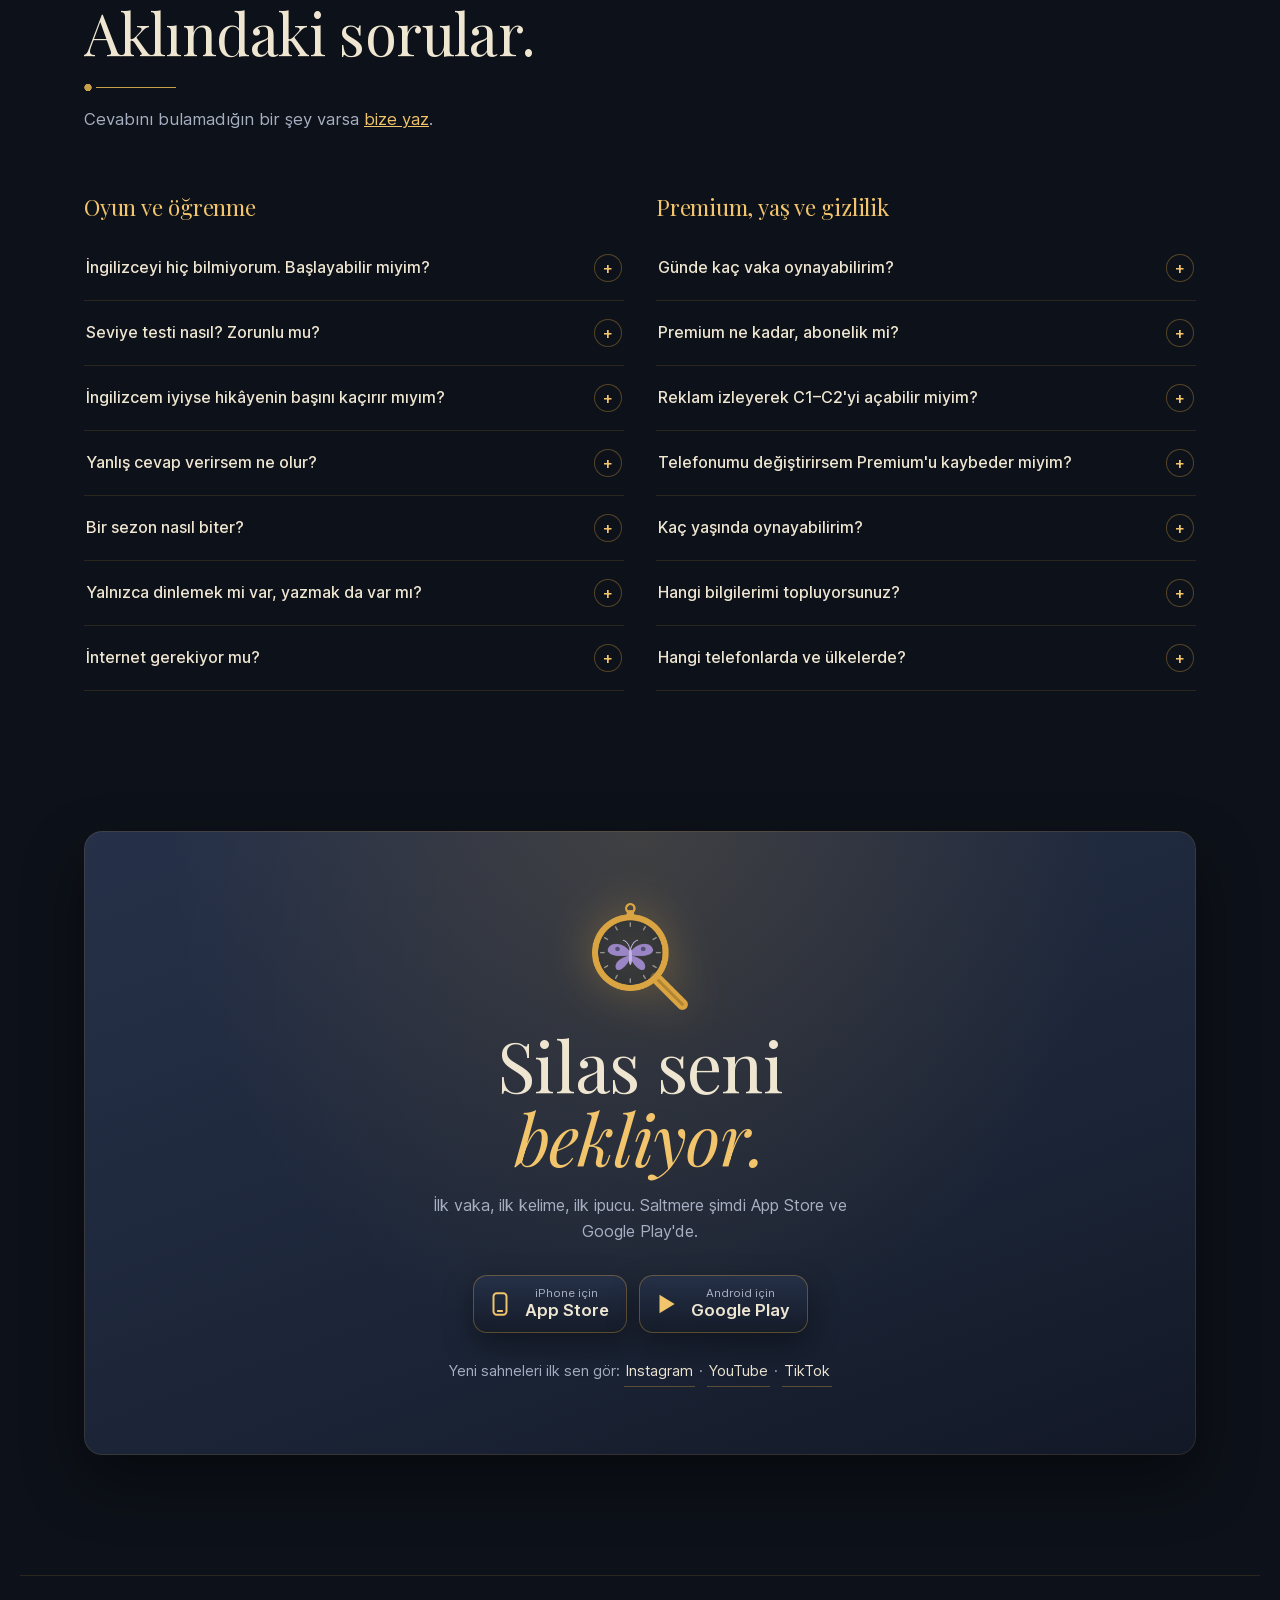
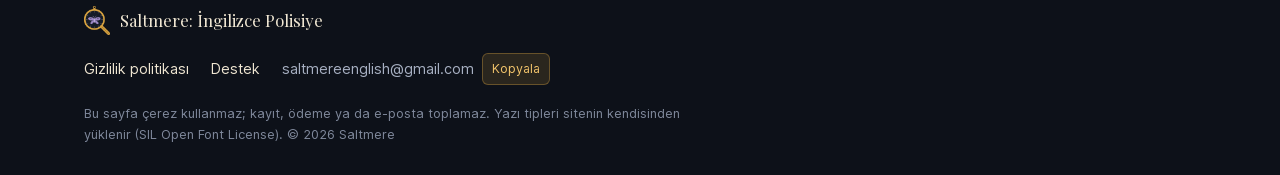
==== commit 44963a8c: "Plan metni: iPhone'da da isteğe bağlı ödüllü reklam (1.0.1), Premium her yerde reklamsız Co-Authored" ====
--- a/index.html
+++ b/index.html
@@ -270,10 +270,10 @@
             <li>A1, A2, B1 ve B2: 4 sezon, 56 bölüm</li>
             <li>Her gün 2 yeni vaka açılır</li>
             <li><b>Tekrarla aç:</b> Defter'inden kısa bir kelime tekrarıyla günde 4 vakaya kadar daha</li>
-            <li><b>Android'de:</b> isteğe bağlı ödüllü reklamla günde 10 vakaya kadar daha</li>
+            <li><b>İstersen:</b> 18 yaş ve üzeri oyuncular kısa bir ödüllü reklamla günde 10 vakaya kadar daha açabilir</li>
             <li>Bitirdiğin vakalar her zaman açık, istediğin kadar yeniden oyna</li>
           </ul>
-          <p class="plan-fine">Sahne ortasında, yanlış cevaptan sonra ya da tekrar sırasında asla reklam yok. iPhone sürümünde hiç reklam yok.</p>
+          <p class="plan-fine">Sahne ortasında, yanlış cevaptan sonra ya da tekrar sırasında asla reklam yok. Reklam yalnızca sen "Reklamla aç" dersen ve iznini verirsen gösterilir; 18 yaş altında hiç reklam yok.</p>
         </article>
         <article class="plan gold" data-tilt-soft>
           <span class="plan-k">SALTMERE PREMIUM</span>
@@ -283,7 +283,7 @@
           <ul>
             <li>C1 ve C2: son iki sezon, 28 bölüm, mahkeme ve büyük final</li>
             <li>Günlük sınır yok: beklemeden istediğin kadar vaka</li>
-            <li>Android'de her yerde reklamsız (ilk dört sezon dahil)</li>
+            <li>Her yerde reklamsız (ilk dört sezon dahil)</li>
             <li>Satın almayı Ayarlar'dan her zaman geri yükleyebilirsin</li>
           </ul>
           <p class="plan-fine">C1'e geçmek için B2 sınavını geçmen gerekir; satın alma sınavın yerine geçmez. Premium 18 yaş ve üzeri içindir. Ödeme App Store ya da Google Play üzerinden alınır.</p>
@@ -312,8 +312,8 @@
         </div>
         <div class="faq-group">
           <h3>Premium, yaş ve gizlilik</h3>
-          <details><summary>Günde kaç vaka oynayabilirim?</summary><p>Ücretsiz planda her gün 2 yeni vaka açılır. Defter'indeki kelimelerle kısa bir tekrar yaparak ("Tekrarla aç") günde 4 vakaya kadar daha açabilirsin. Android'de isteğe bağlı ödüllü reklamla günde 10 vakaya kadar daha açılır. Premium'da günlük sınır yoktur. Bitirdiğin vakalar her zaman açıktır.</p></details>
-          <details><summary>Premium ne kadar, abonelik mi?</summary><p>Tek seferlik satın almadır, abonelik yoktur. Normal fiyatı 349,99 ₺; çıkışa özel 244,99 ₺ (Google Play ve App Store'da 10 Kasım'a kadar). C1 ve C2 sezonlarını açar, günlük vaka sınırını kaldırır ve Android'de reklamları kaldırır. Kesin fiyatı satın almadan önce mağaza gösterir.</p></details>
+          <details><summary>Günde kaç vaka oynayabilirim?</summary><p>Ücretsiz planda her gün 2 yeni vaka açılır. Defter'indeki kelimelerle kısa bir tekrar yaparak ("Tekrarla aç") günde 4 vakaya kadar daha açabilirsin. 18 yaş ve üzeriysen isteğe bağlı ödüllü reklamla günde 10 vakaya kadar daha açılır. Premium'da günlük sınır yoktur. Bitirdiğin vakalar her zaman açıktır.</p></details>
+          <details><summary>Premium ne kadar, abonelik mi?</summary><p>Tek seferlik satın almadır, abonelik yoktur. Normal fiyatı 349,99 ₺; çıkışa özel 244,99 ₺ (Google Play ve App Store'da 10 Kasım'a kadar). C1 ve C2 sezonlarını açar, günlük vaka sınırını kaldırır ve reklamları kaldırır. Kesin fiyatı satın almadan önce mağaza gösterir.</p></details>
           <details><summary>Reklam izleyerek C1–C2'yi açabilir miyim?</summary><p>Hayır. Reklam yalnızca ücretsiz sezonlarda ek vaka açar. C1 ve C2 yalnızca Premium ile açılır, ayrıca C1'e geçmek için B2 sınavını geçmen gerekir.</p></details>
           <details><summary>Telefonumu değiştirirsem Premium'u kaybeder miyim?</summary><p>Hayır. Aynı App Store ya da Google Play hesabıyla Ayarlar → Saltmere Premium → "Satın alımımı geri yükle" demen yeterli.</p></details>
           <details><summary>Kaç yaşında oynayabilirim?</summary><p>Saltmere 13 yaş ve üzeri içindir. 13–17 yaş arası oyuncular ücretsiz sezonların tamamını oynar ve ilerlemeleri yalnızca kendi telefonlarında kalır. Reklam, satın alma ve bulut yedeği 18 yaşında açılır.</p></details>
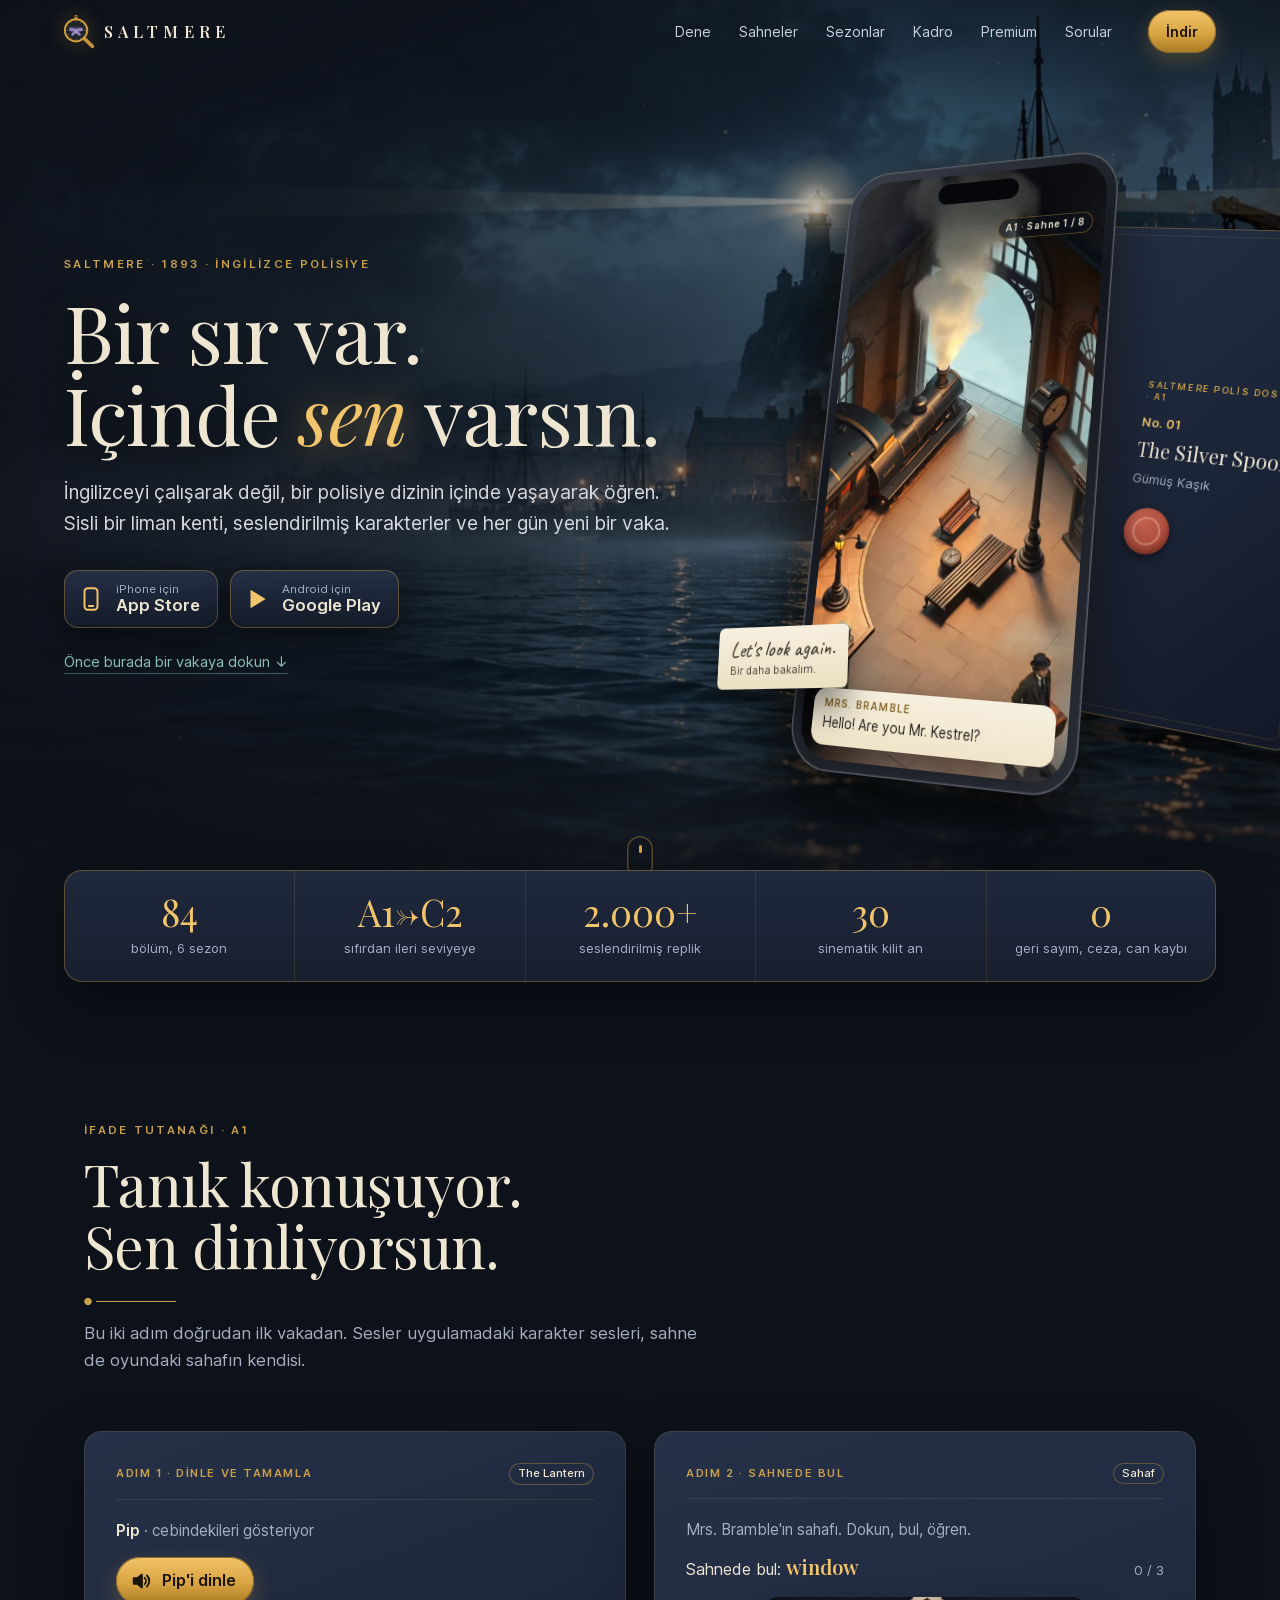
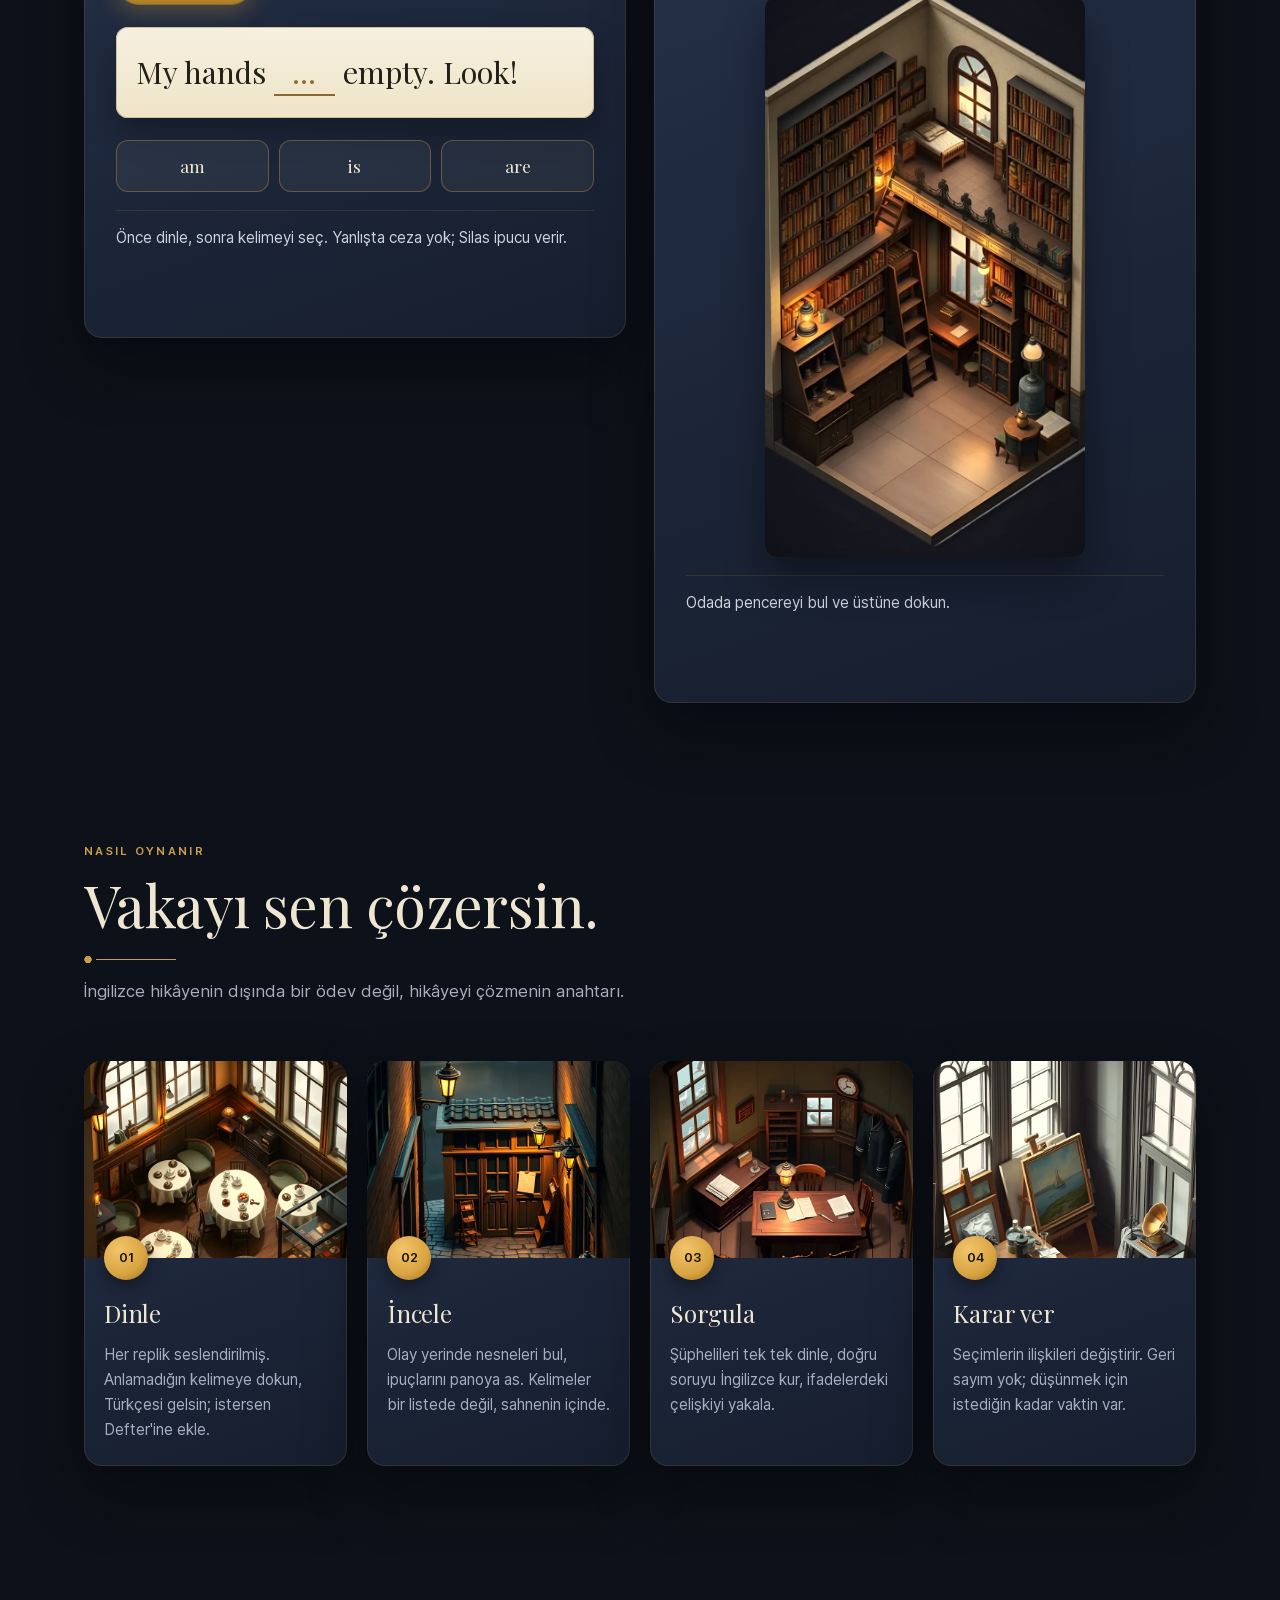
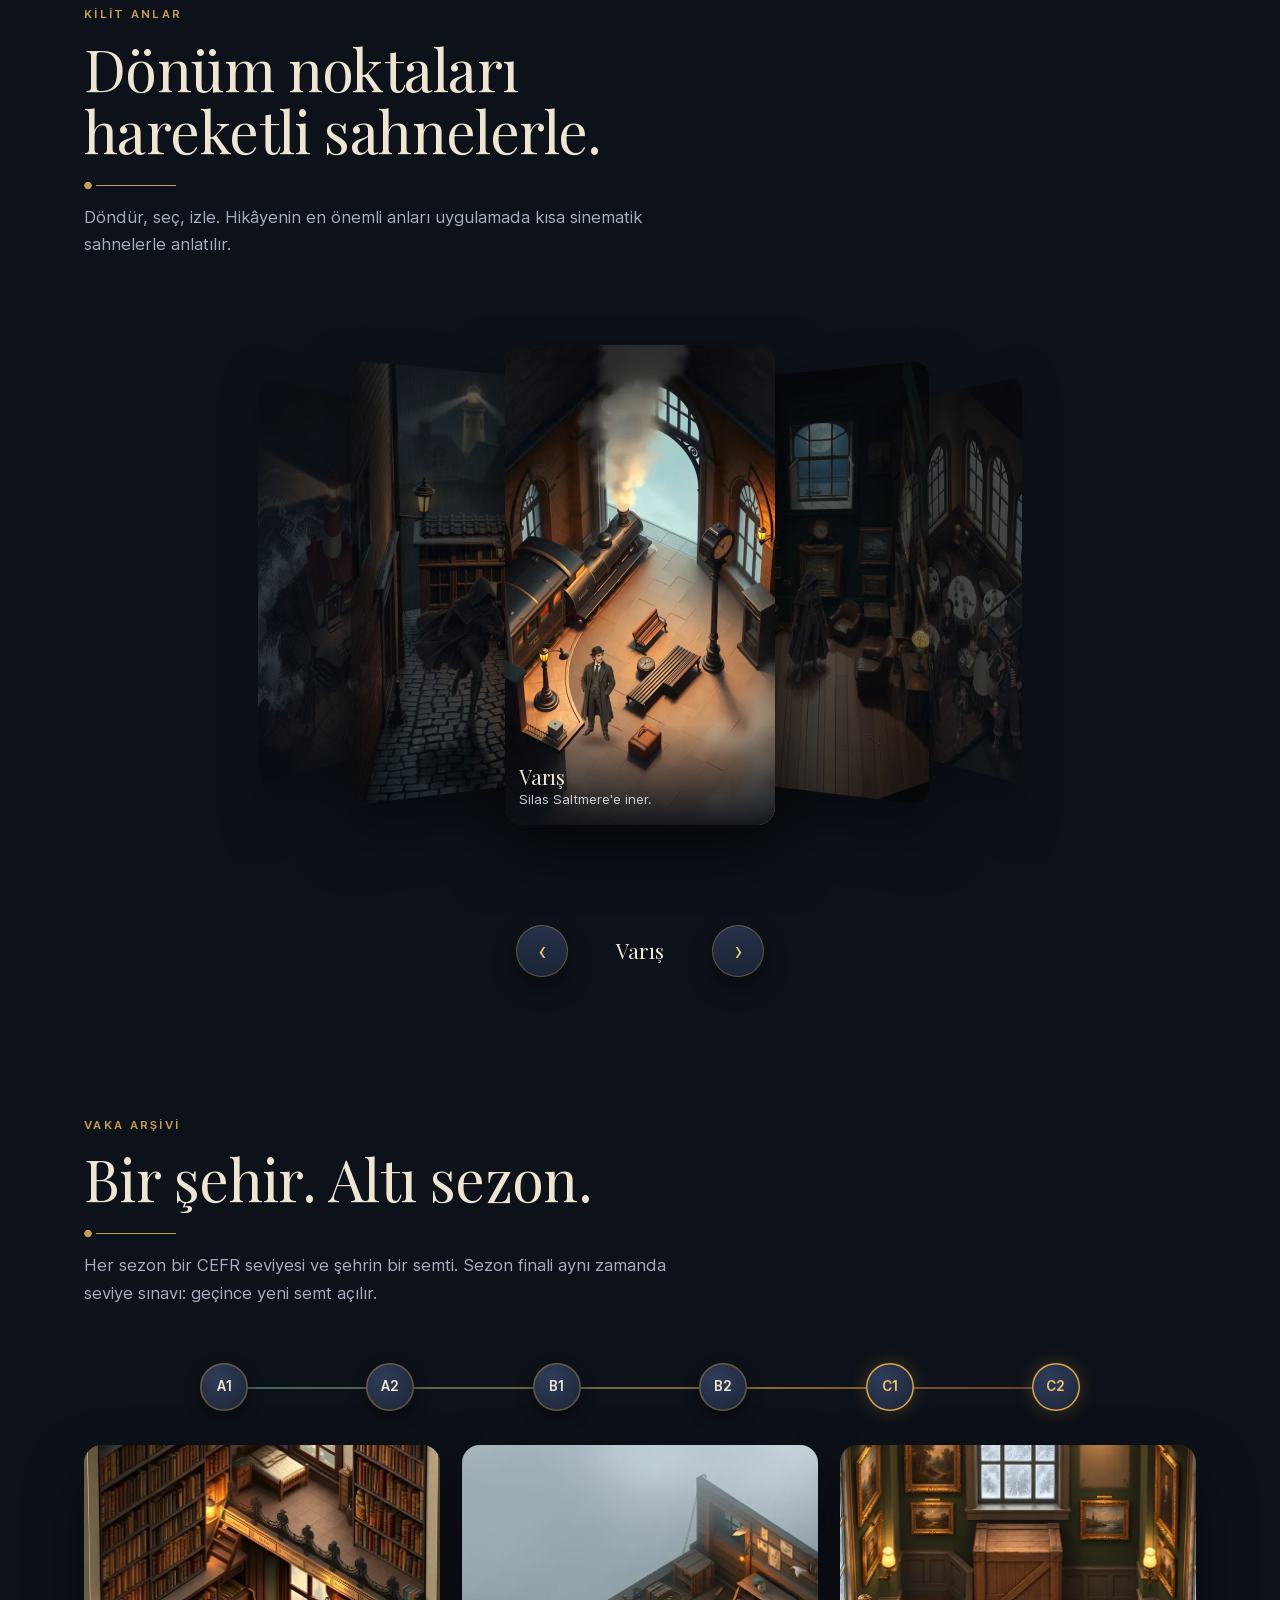
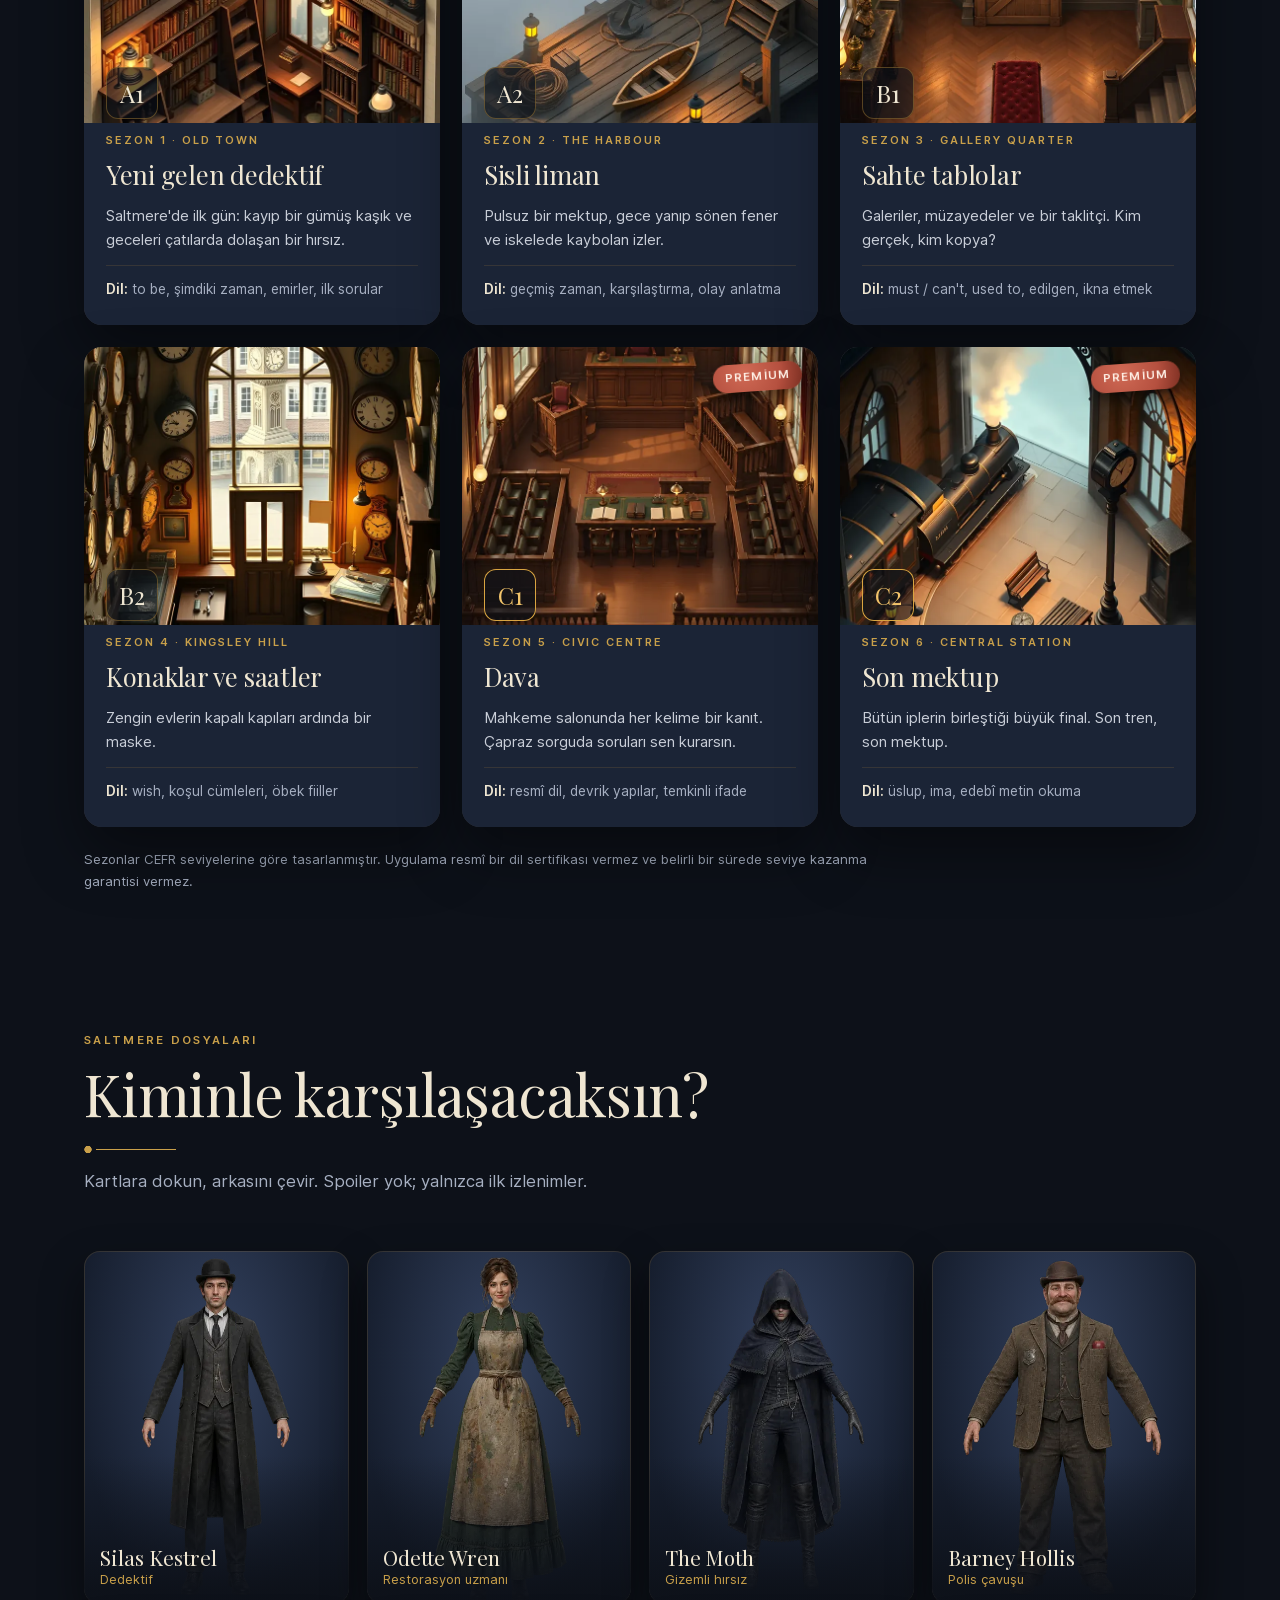
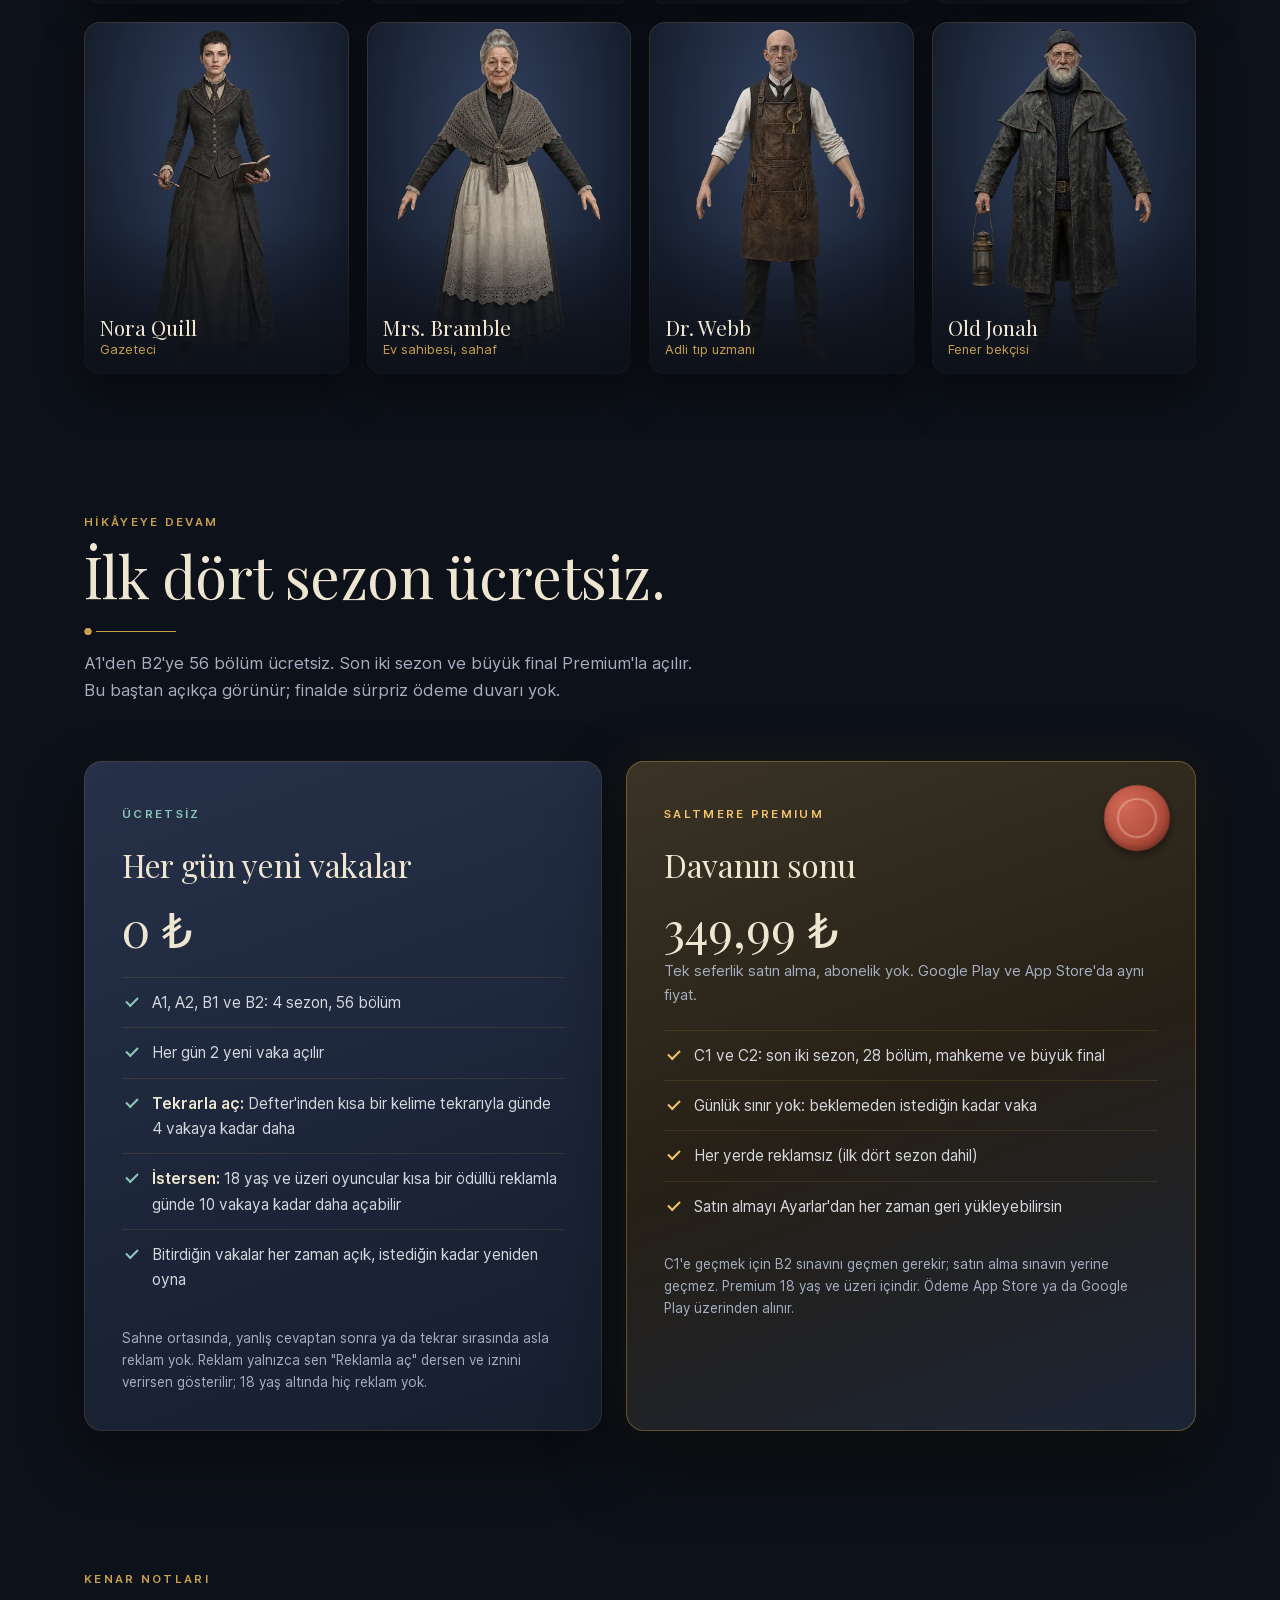
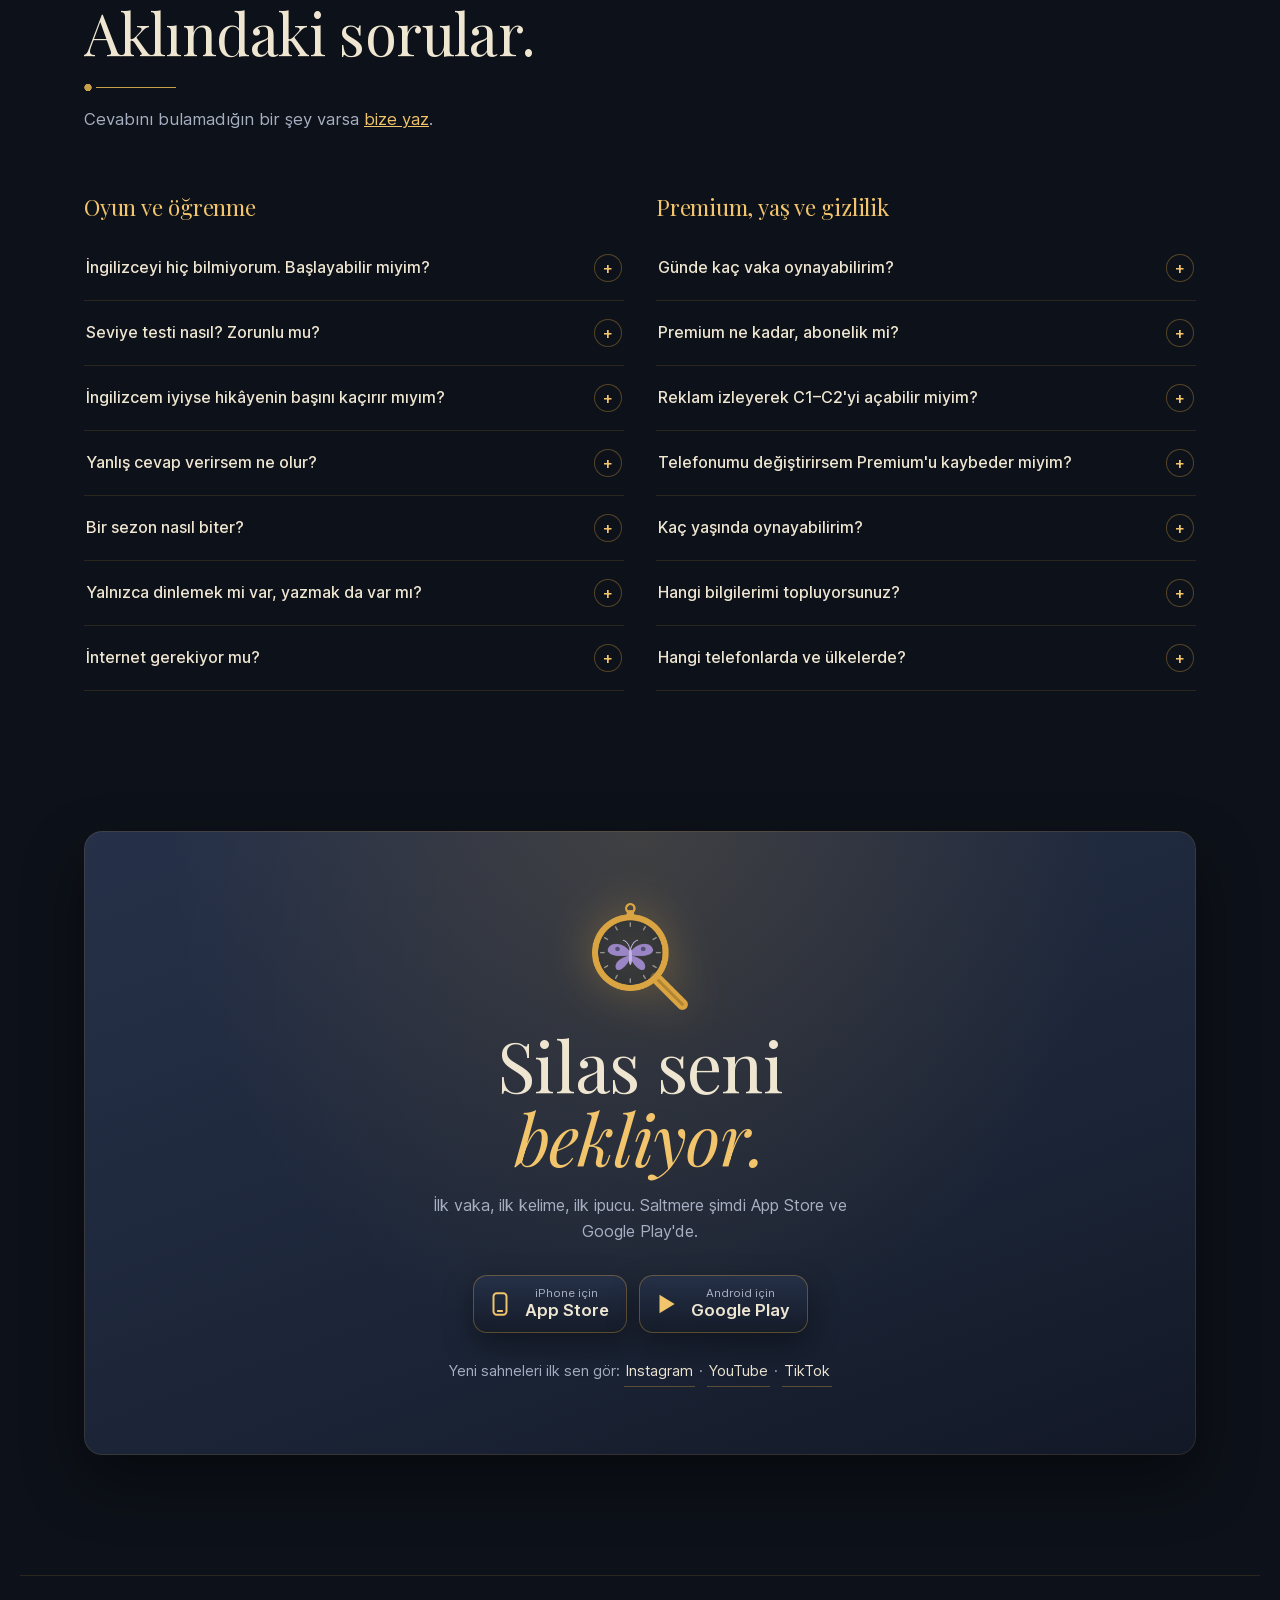
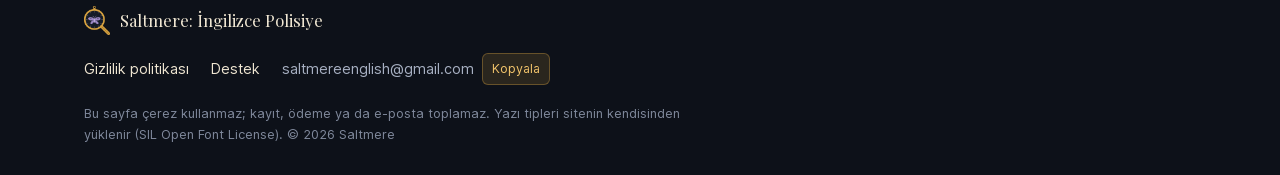
==== commit 94310a39: "Çıkış indirimi bitti: fiyat 349,99 ₺ Co-Authored-By: Claude Opus 5.5 <noreply@anthropic.com> Claude-" ====
--- a/index.html
+++ b/index.html
@@ -278,8 +278,8 @@
         <article class="plan gold" data-tilt-soft>
           <span class="plan-k">SALTMERE PREMIUM</span>
           <h3>Davanın sonu</h3>
-          <p class="price"><span class="launch">Çıkışa özel</span>244,99 ₺</p>
-          <p class="price-sub">Google Play ve App Store'da 10 Kasım'a kadar. 11 Kasım'dan itibaren 349,99 ₺. Tek seferlik satın alma, abonelik yok.</p>
+          <p class="price">349,99 ₺</p>
+          <p class="price-sub">Tek seferlik satın alma, abonelik yok. Google Play ve App Store'da aynı fiyat.</p>
           <ul>
             <li>C1 ve C2: son iki sezon, 28 bölüm, mahkeme ve büyük final</li>
             <li>Günlük sınır yok: beklemeden istediğin kadar vaka</li>
@@ -313,7 +313,7 @@
         <div class="faq-group">
           <h3>Premium, yaş ve gizlilik</h3>
           <details><summary>Günde kaç vaka oynayabilirim?</summary><p>Ücretsiz planda her gün 2 yeni vaka açılır. Defter'indeki kelimelerle kısa bir tekrar yaparak ("Tekrarla aç") günde 4 vakaya kadar daha açabilirsin. 18 yaş ve üzeriysen isteğe bağlı ödüllü reklamla günde 10 vakaya kadar daha açılır. Premium'da günlük sınır yoktur. Bitirdiğin vakalar her zaman açıktır.</p></details>
-          <details><summary>Premium ne kadar, abonelik mi?</summary><p>Tek seferlik satın almadır, abonelik yoktur. Normal fiyatı 349,99 ₺; çıkışa özel 244,99 ₺ (Google Play ve App Store'da 10 Kasım'a kadar). C1 ve C2 sezonlarını açar, günlük vaka sınırını kaldırır ve reklamları kaldırır. Kesin fiyatı satın almadan önce mağaza gösterir.</p></details>
+          <details><summary>Premium ne kadar, abonelik mi?</summary><p>Tek seferlik satın almadır, abonelik yoktur. Fiyatı 349,99 ₺ (Google Play ve App Store'da aynı). C1 ve C2 sezonlarını açar, günlük vaka sınırını kaldırır ve reklamları kaldırır. Kesin fiyatı satın almadan önce mağaza gösterir.</p></details>
           <details><summary>Reklam izleyerek C1–C2'yi açabilir miyim?</summary><p>Hayır. Reklam yalnızca ücretsiz sezonlarda ek vaka açar. C1 ve C2 yalnızca Premium ile açılır, ayrıca C1'e geçmek için B2 sınavını geçmen gerekir.</p></details>
           <details><summary>Telefonumu değiştirirsem Premium'u kaybeder miyim?</summary><p>Hayır. Aynı App Store ya da Google Play hesabıyla Ayarlar → Saltmere Premium → "Satın alımımı geri yükle" demen yeterli.</p></details>
           <details><summary>Kaç yaşında oynayabilirim?</summary><p>Saltmere 13 yaş ve üzeri içindir. 13–17 yaş arası oyuncular ücretsiz sezonların tamamını oynar ve ilerlemeleri yalnızca kendi telefonlarında kalır. Reklam, satın alma ve bulut yedeği 18 yaşında açılır.</p></details>
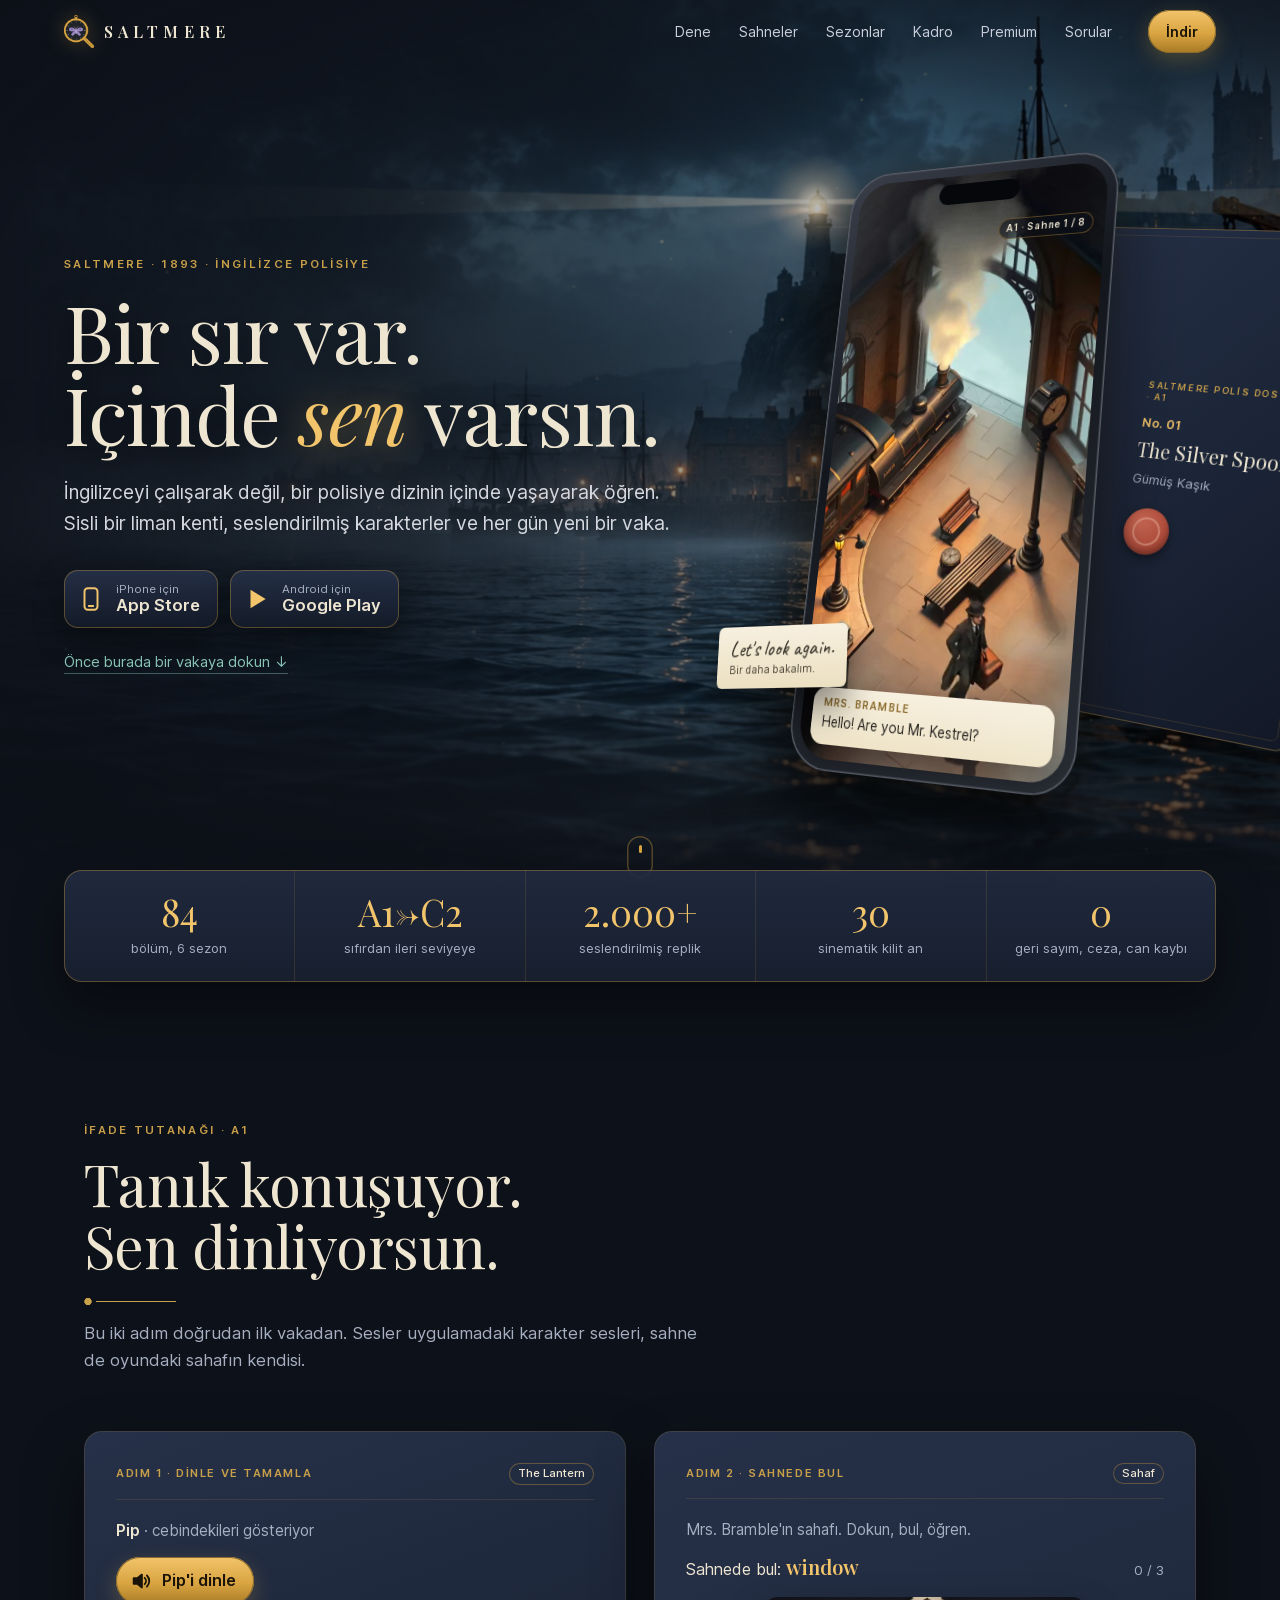
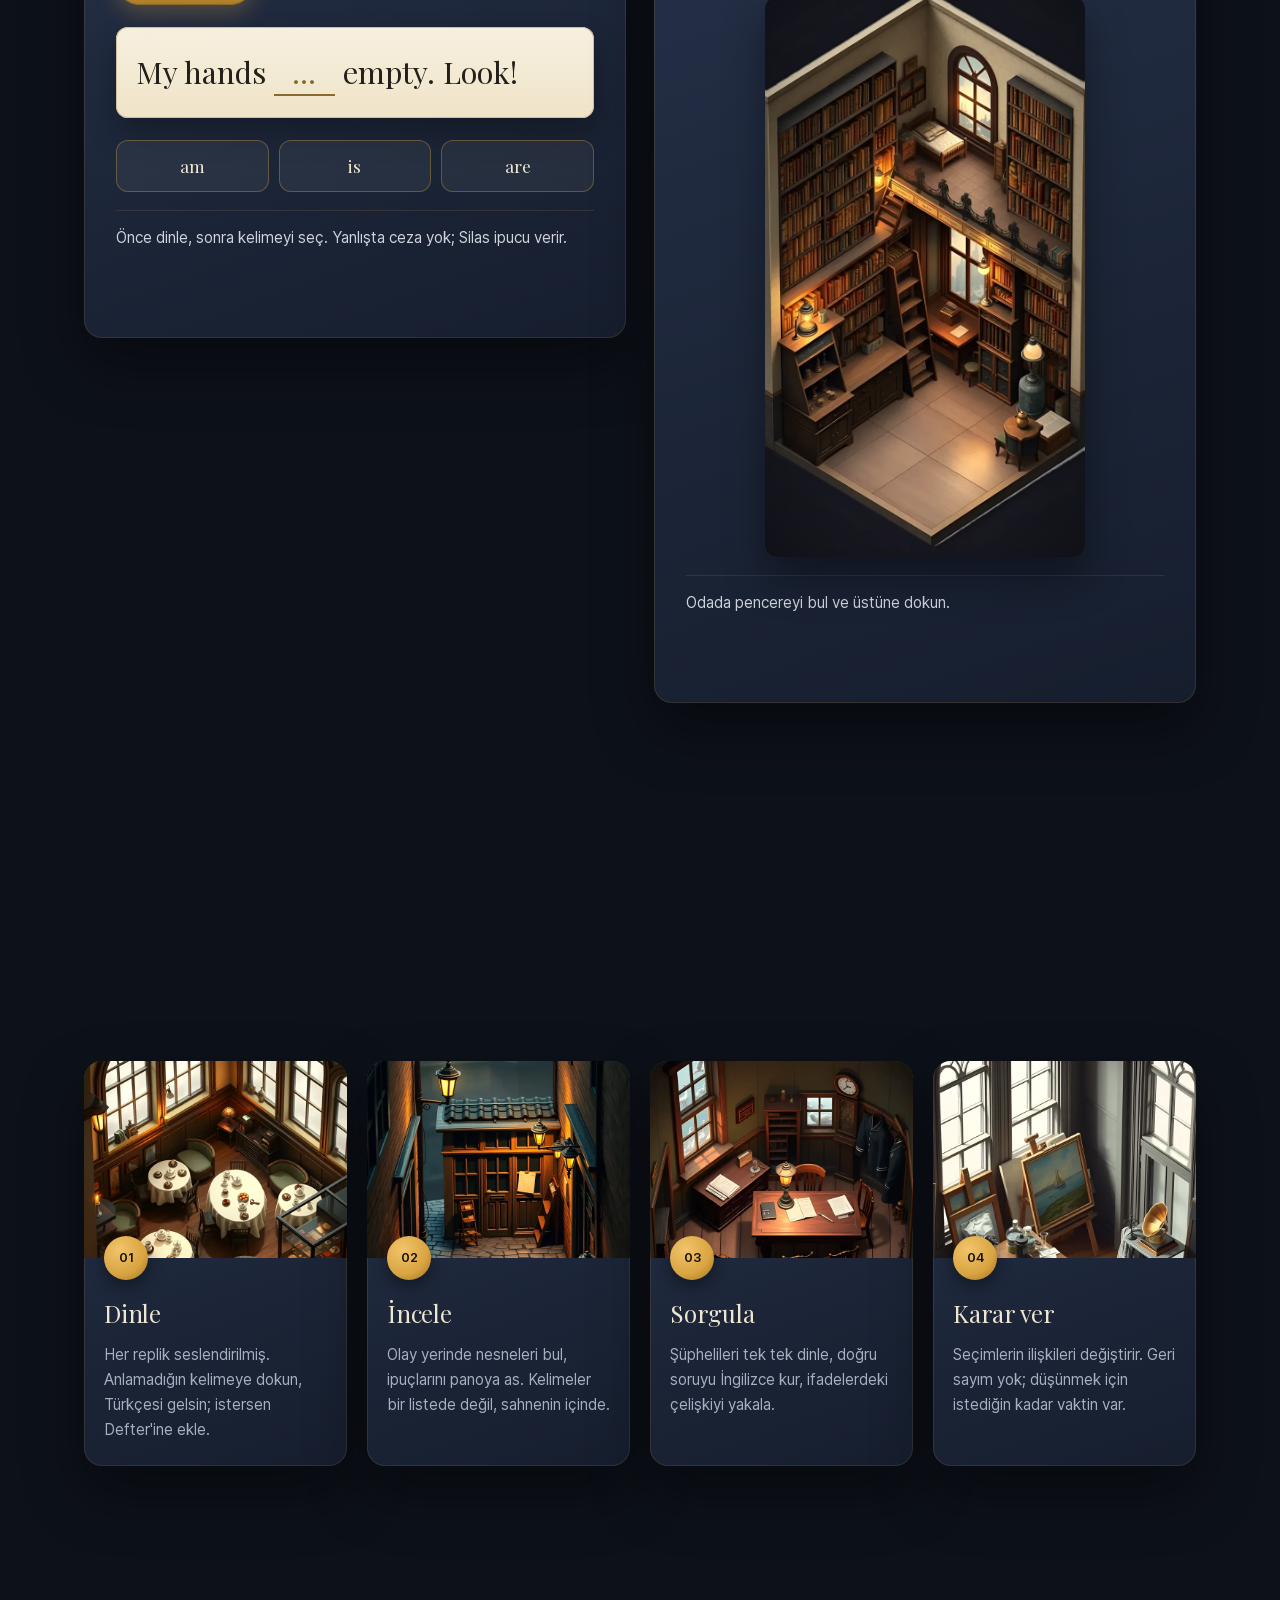
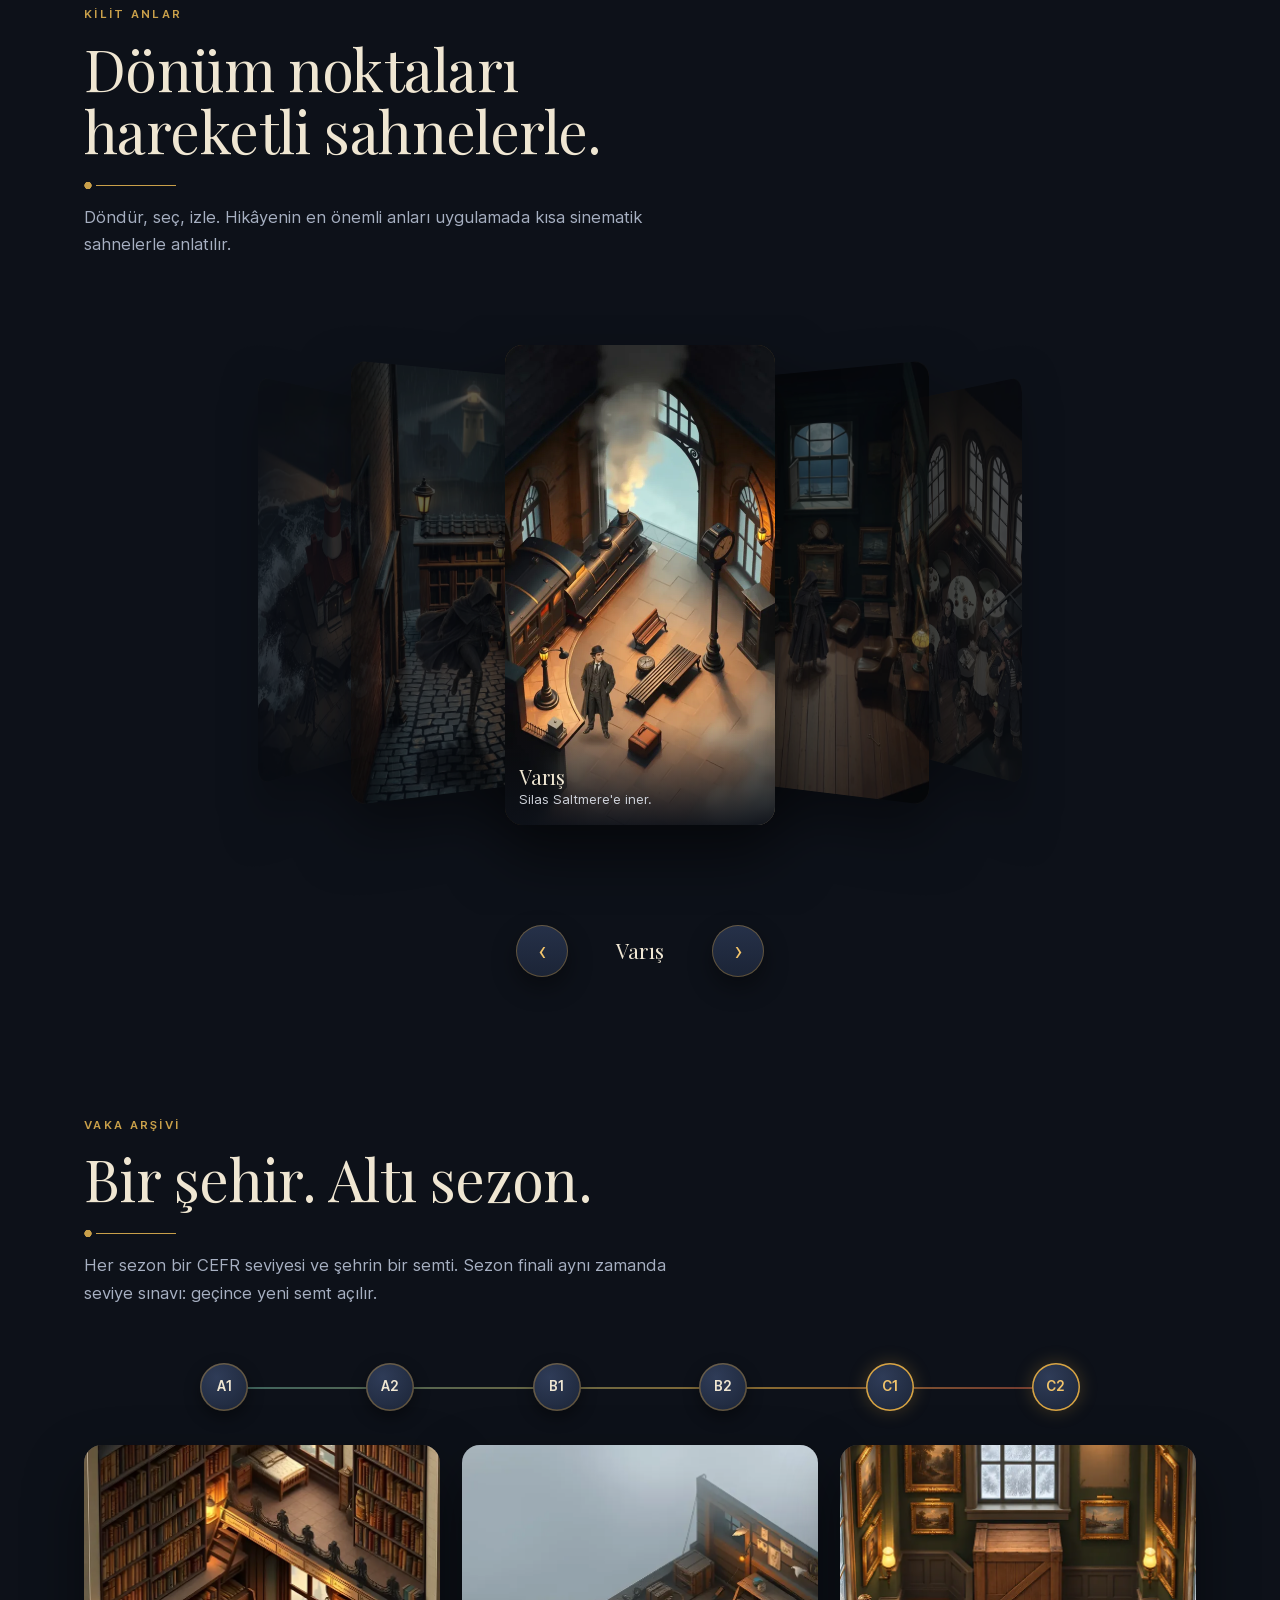
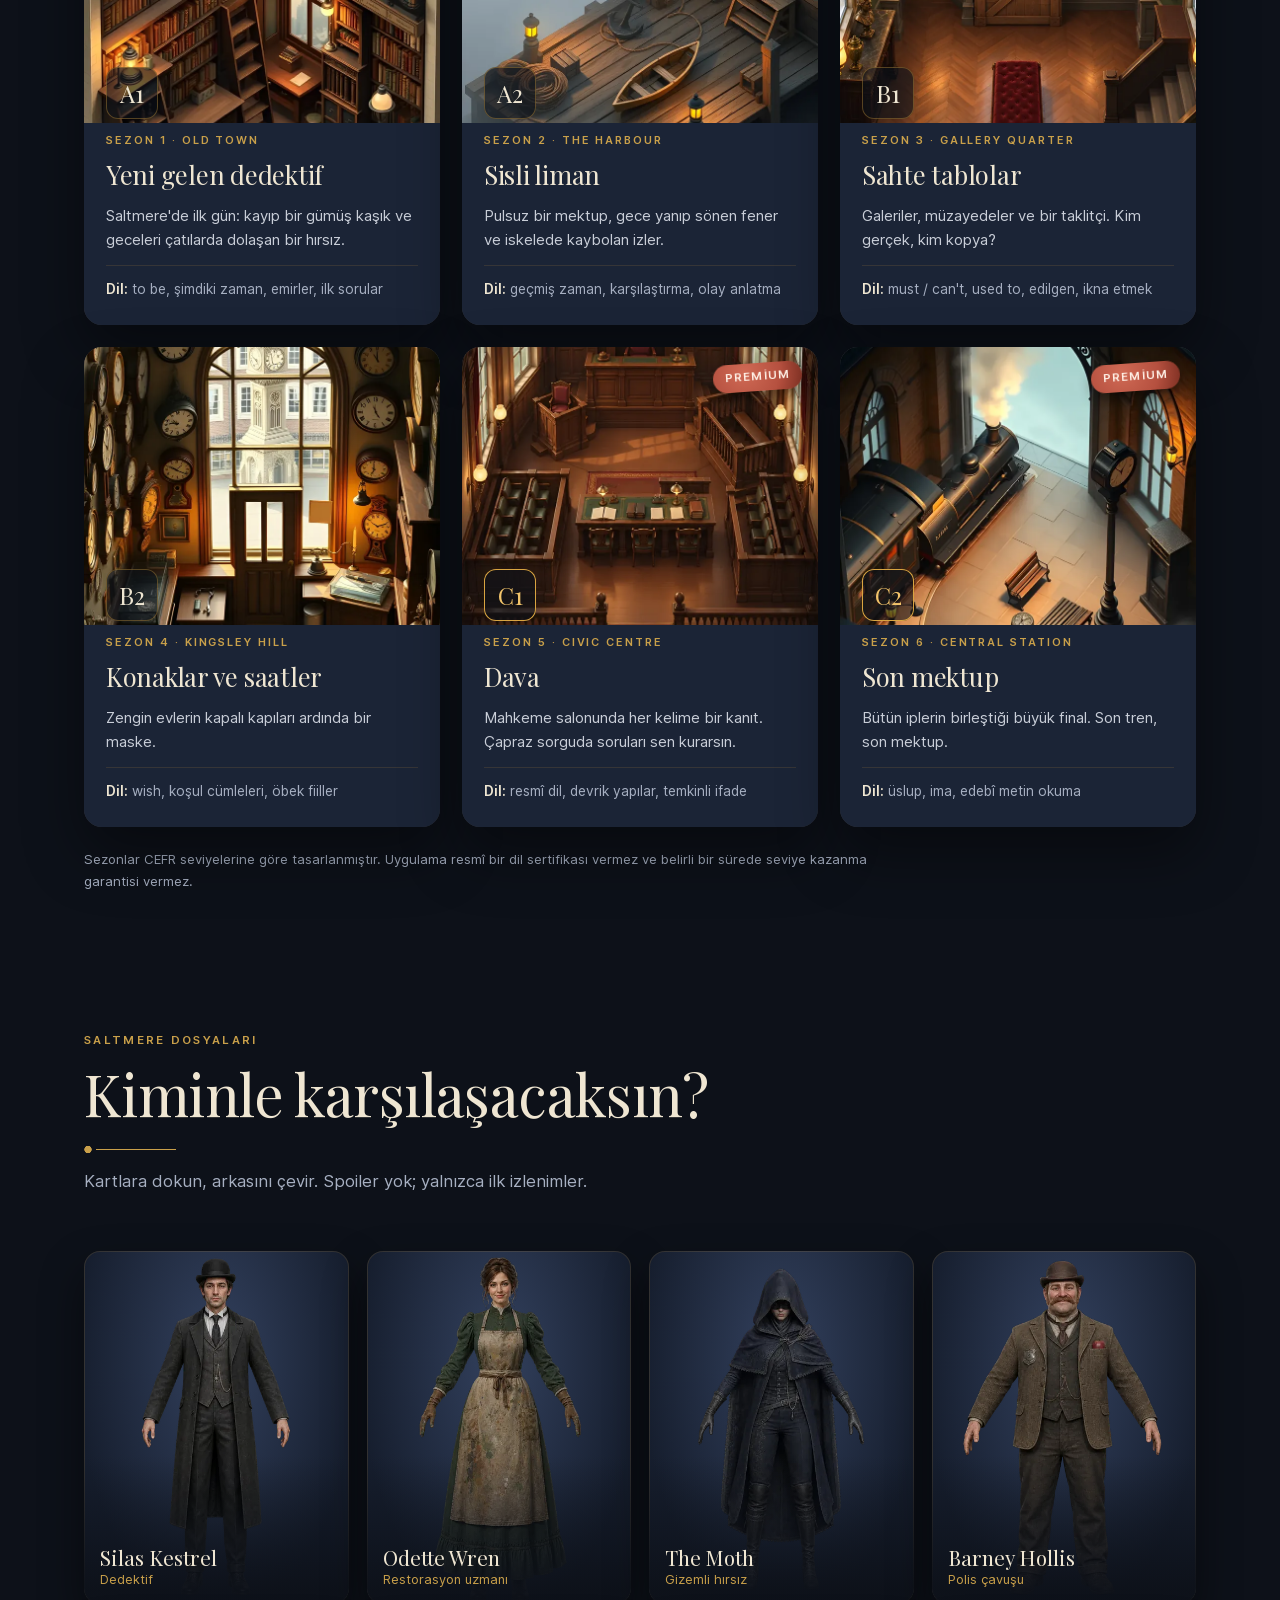
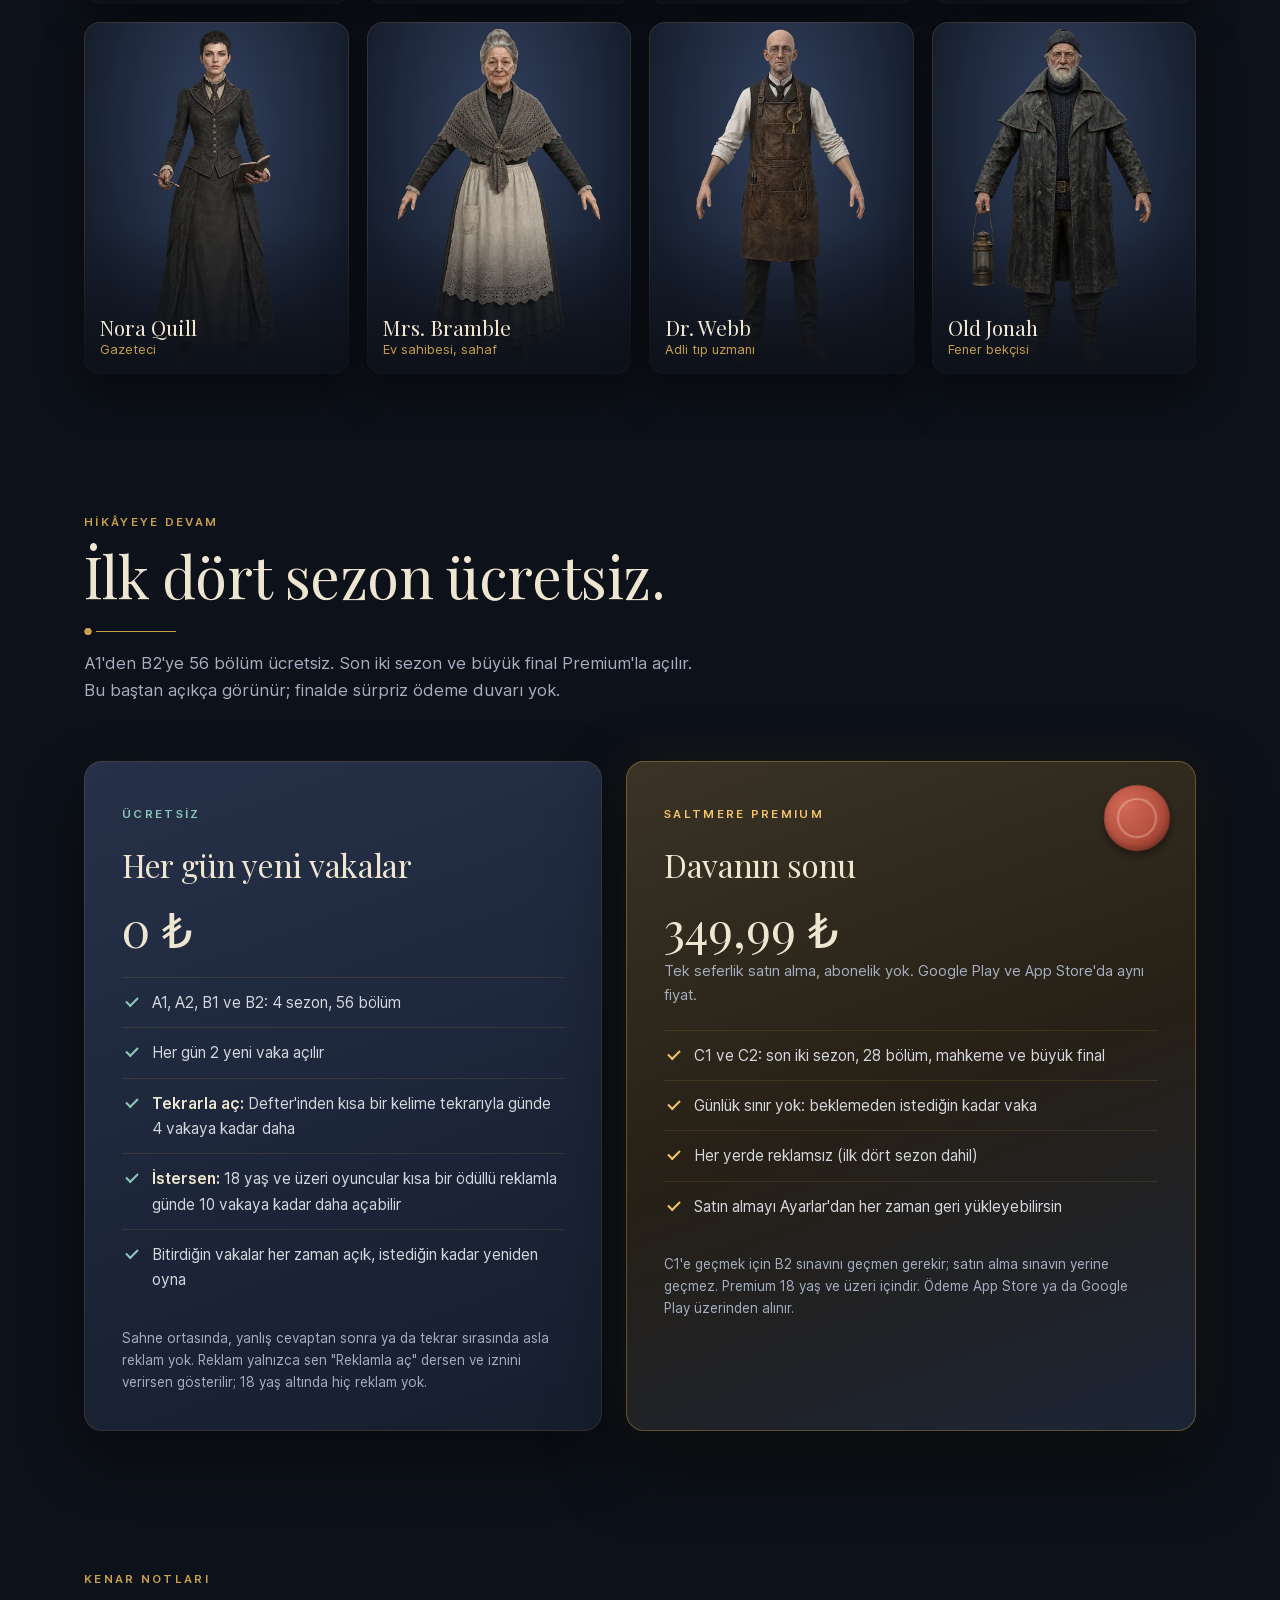
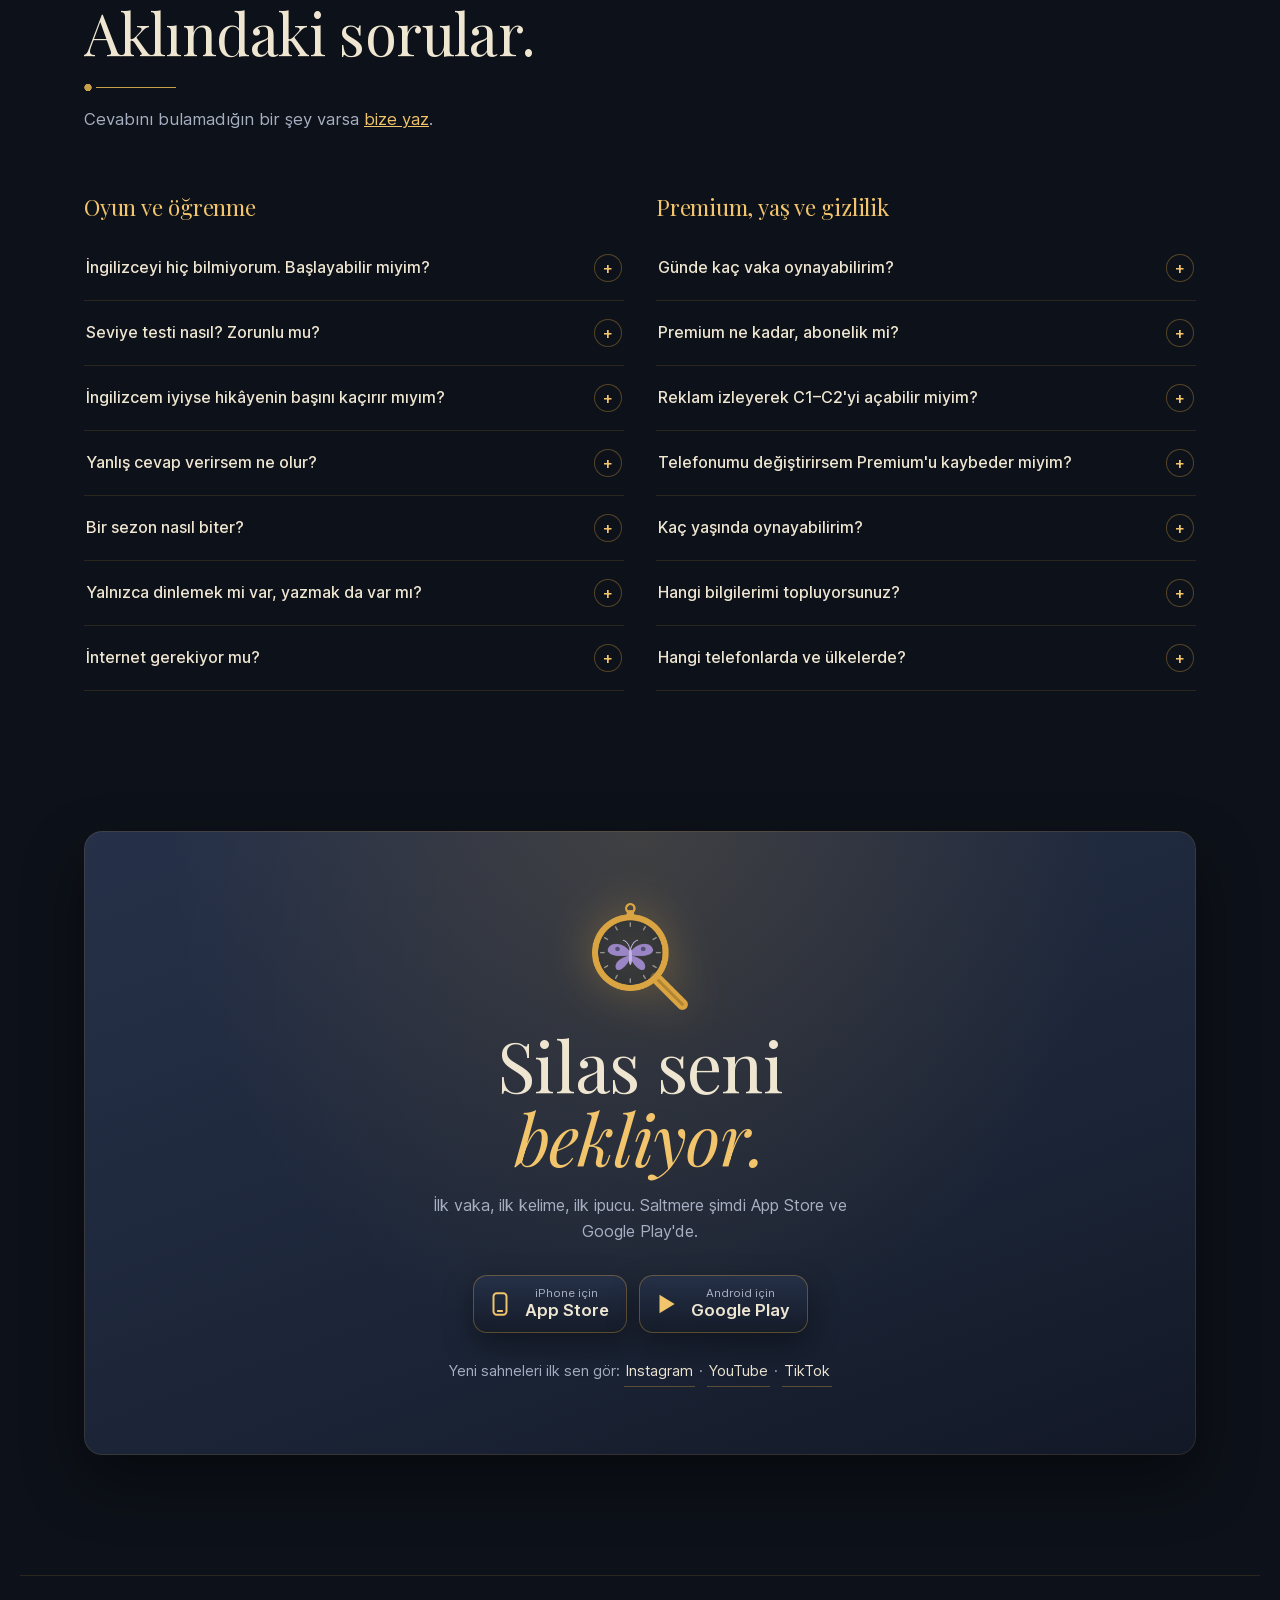
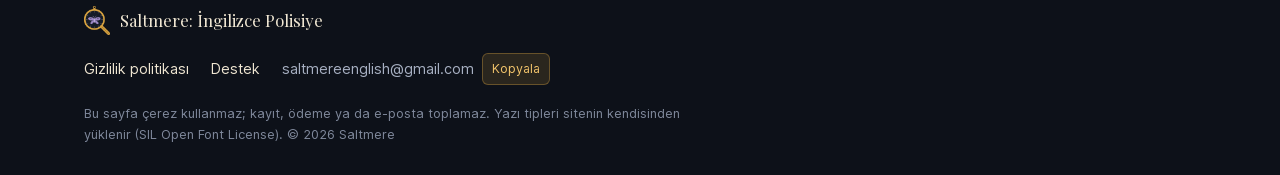
==== commit 9013eecf: "Gizlilik ve destek sayfaları sitede; mağaza bağlantıları HTML'de Co-Authored-By: Claude Opus 5.5 <no" ====
--- a/index.html
+++ b/index.html
@@ -64,8 +64,8 @@
         <h1 id="hero-baslik">Bir sır var.<br>İçinde <em>sen</em> varsın.</h1>
         <p class="lead">İngilizceyi çalışarak değil, bir polisiye dizinin içinde yaşayarak öğren. Sisli bir liman kenti, seslendirilmiş karakterler ve her gün yeni bir vaka.</p>
         <div class="stores" data-stores>
-          <a class="store" data-store="ios" href="#indir"><svg viewBox="0 0 24 24" aria-hidden="true"><rect x="6" y="2" width="12" height="20" rx="3"/><path d="M10 18.5h4"/></svg><span><small>iPhone için</small>App Store</span><b class="soon">Yakında</b></a>
-          <a class="store" data-store="android" href="#indir"><svg viewBox="0 0 24 24" aria-hidden="true"><path d="M6 3.5v17l14-8.5z"/></svg><span><small>Android için</small>Google Play</span><b class="soon">Yakında</b></a>
+          <a class="store live" data-store="ios" href="https://apps.apple.com/tr/app/id6823433186" rel="noopener"><svg viewBox="0 0 24 24" aria-hidden="true"><rect x="6" y="2" width="12" height="20" rx="3"/><path d="M10 18.5h4"/></svg><span><small>iPhone için</small>App Store</span></a>
+          <a class="store live" data-store="android" href="https://play.google.com/store/apps/details?id=com.saltmere.app" rel="noopener"><svg viewBox="0 0 24 24" aria-hidden="true"><path d="M6 3.5v17l14-8.5z"/></svg><span><small>Android için</small>Google Play</span></a>
         </div>
         <p class="hero-note"><a href="#deneme">Önce burada bir vakaya dokun ↓</a></p>
       </div>
@@ -317,7 +317,7 @@
           <details><summary>Reklam izleyerek C1–C2'yi açabilir miyim?</summary><p>Hayır. Reklam yalnızca ücretsiz sezonlarda ek vaka açar. C1 ve C2 yalnızca Premium ile açılır, ayrıca C1'e geçmek için B2 sınavını geçmen gerekir.</p></details>
           <details><summary>Telefonumu değiştirirsem Premium'u kaybeder miyim?</summary><p>Hayır. Aynı App Store ya da Google Play hesabıyla Ayarlar → Saltmere Premium → "Satın alımımı geri yükle" demen yeterli.</p></details>
           <details><summary>Kaç yaşında oynayabilirim?</summary><p>Saltmere 13 yaş ve üzeri içindir. 13–17 yaş arası oyuncular ücretsiz sezonların tamamını oynar ve ilerlemeleri yalnızca kendi telefonlarında kalır. Reklam, satın alma ve bulut yedeği 18 yaşında açılır.</p></details>
-          <details><summary>Hangi bilgilerimi topluyorsunuz?</summary><p>Hesap açmak, e-posta ya da şifre vermek gerekmez. Yetişkin oyuncuların ilerlemesi isimsiz bir hesapla yedeklenebilir. Ayrıntılar <a href="https://claude.ai/artifact/2cnxAXraoHcpkRSYqtHWJs">gizlilik politikasında</a>. Verilerini uygulamada Ayarlar → Hesap ve gizlilik → "Verilerimi sil" ile silebilirsin.</p></details>
+          <details><summary>Hangi bilgilerimi topluyorsunuz?</summary><p>Hesap açmak, e-posta ya da şifre vermek gerekmez. Yetişkin oyuncuların ilerlemesi isimsiz bir hesapla yedeklenebilir. Ayrıntılar <a href="/gizlilik/">gizlilik politikasında</a>. Verilerini uygulamada Ayarlar → Hesap ve gizlilik → "Verilerimi sil" ile silebilirsin.</p></details>
           <details><summary>Hangi telefonlarda ve ülkelerde?</summary><p>iPhone ve Android telefonlarda. İlk sürüm yalnızca Türkiye mağazalarında yayınlanıyor.</p></details>
         </div>
       </div>
@@ -328,10 +328,10 @@
       <div class="closing-card" data-tilt-soft>
         <img class="closing-emblem" src="img/amblem.png" alt="" width="110" height="122" loading="lazy">
         <h2 id="indir-baslik">Silas seni<br><em>bekliyor.</em></h2>
-        <p data-store-text>İlk vaka, ilk kelime, ilk ipucu. Saltmere çok yakında App Store ve Google Play'de.</p>
+        <p data-store-text>İlk vaka, ilk kelime, ilk ipucu. Saltmere şimdi App Store ve Google Play'de.</p>
         <div class="stores" data-stores>
-          <a class="store" data-store="ios" href="#indir"><svg viewBox="0 0 24 24" aria-hidden="true"><rect x="6" y="2" width="12" height="20" rx="3"/><path d="M10 18.5h4"/></svg><span><small>iPhone için</small>App Store</span><b class="soon">Yakında</b></a>
-          <a class="store" data-store="android" href="#indir"><svg viewBox="0 0 24 24" aria-hidden="true"><path d="M6 3.5v17l14-8.5z"/></svg><span><small>Android için</small>Google Play</span><b class="soon">Yakında</b></a>
+          <a class="store live" data-store="ios" href="https://apps.apple.com/tr/app/id6823433186" rel="noopener"><svg viewBox="0 0 24 24" aria-hidden="true"><rect x="6" y="2" width="12" height="20" rx="3"/><path d="M10 18.5h4"/></svg><span><small>iPhone için</small>App Store</span></a>
+          <a class="store live" data-store="android" href="https://play.google.com/store/apps/details?id=com.saltmere.app" rel="noopener"><svg viewBox="0 0 24 24" aria-hidden="true"><path d="M6 3.5v17l14-8.5z"/></svg><span><small>Android için</small>Google Play</span></a>
         </div>
         <p class="follow">Yeni sahneleri ilk sen gör:
           <a href="https://www.instagram.com/saltmereenglish/" rel="noopener">Instagram</a> ·
@@ -345,8 +345,8 @@
   <footer class="foot" id="iletisim">
     <div class="foot-brand"><img src="img/amblem.png" alt="" width="26" height="29" loading="lazy"><span>Saltmere: İngilizce Polisiye</span></div>
     <nav aria-label="Alt menü">
-      <a href="https://claude.ai/artifact/2cnxAXraoHcpkRSYqtHWJs">Gizlilik politikası</a>
-      <a href="https://claude.ai/artifact/9mwd7zi7qJmWSkX4KnGiA2">Destek</a>
+      <a href="/gizlilik/">Gizlilik politikası</a>
+      <a href="/destek/">Destek</a>
       <span class="mail">saltmereenglish@gmail.com <button type="button" class="copy" data-copy="saltmereenglish@gmail.com">Kopyala</button></span>
     </nav>
     <p class="foot-note">Bu sayfa çerez kullanmaz; kayıt, ödeme ya da e-posta toplamaz. Yazı tipleri sitenin kendisinden yüklenir (SIL Open Font License). © 2026 Saltmere</p>
